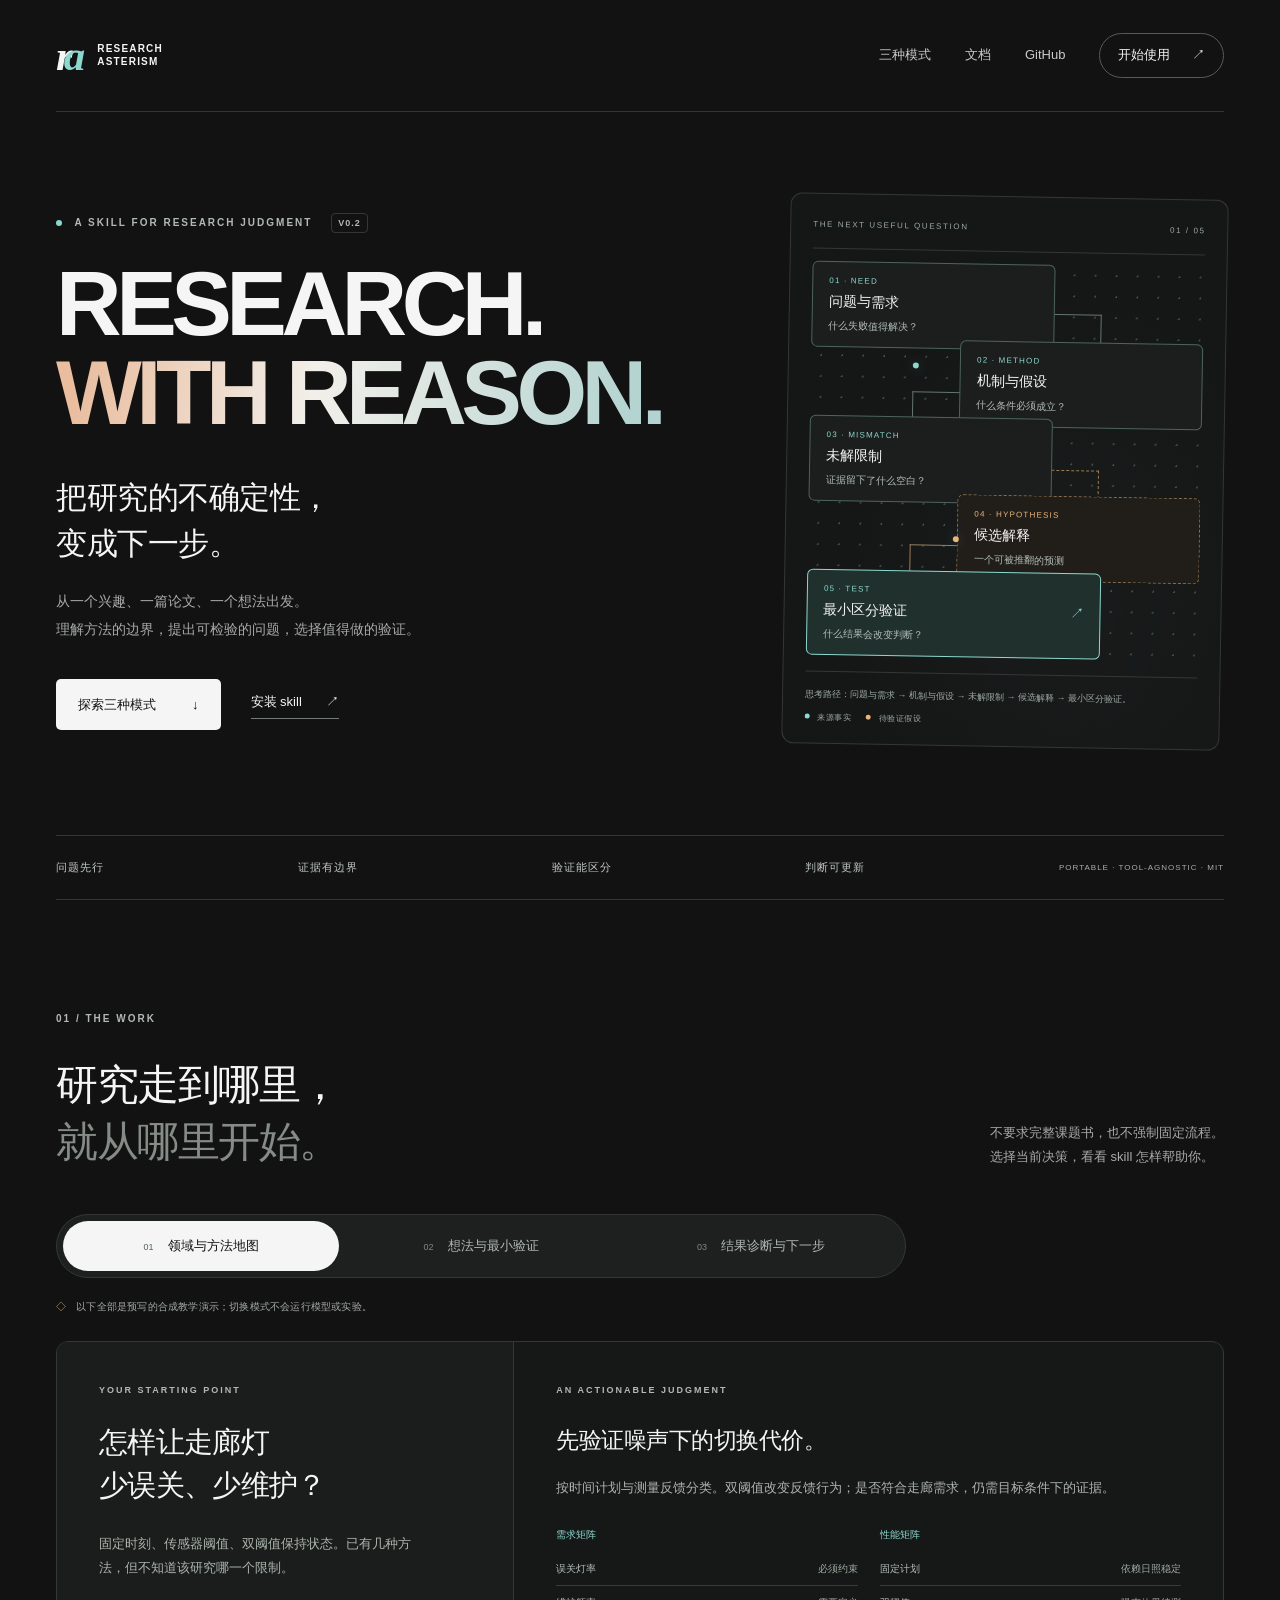
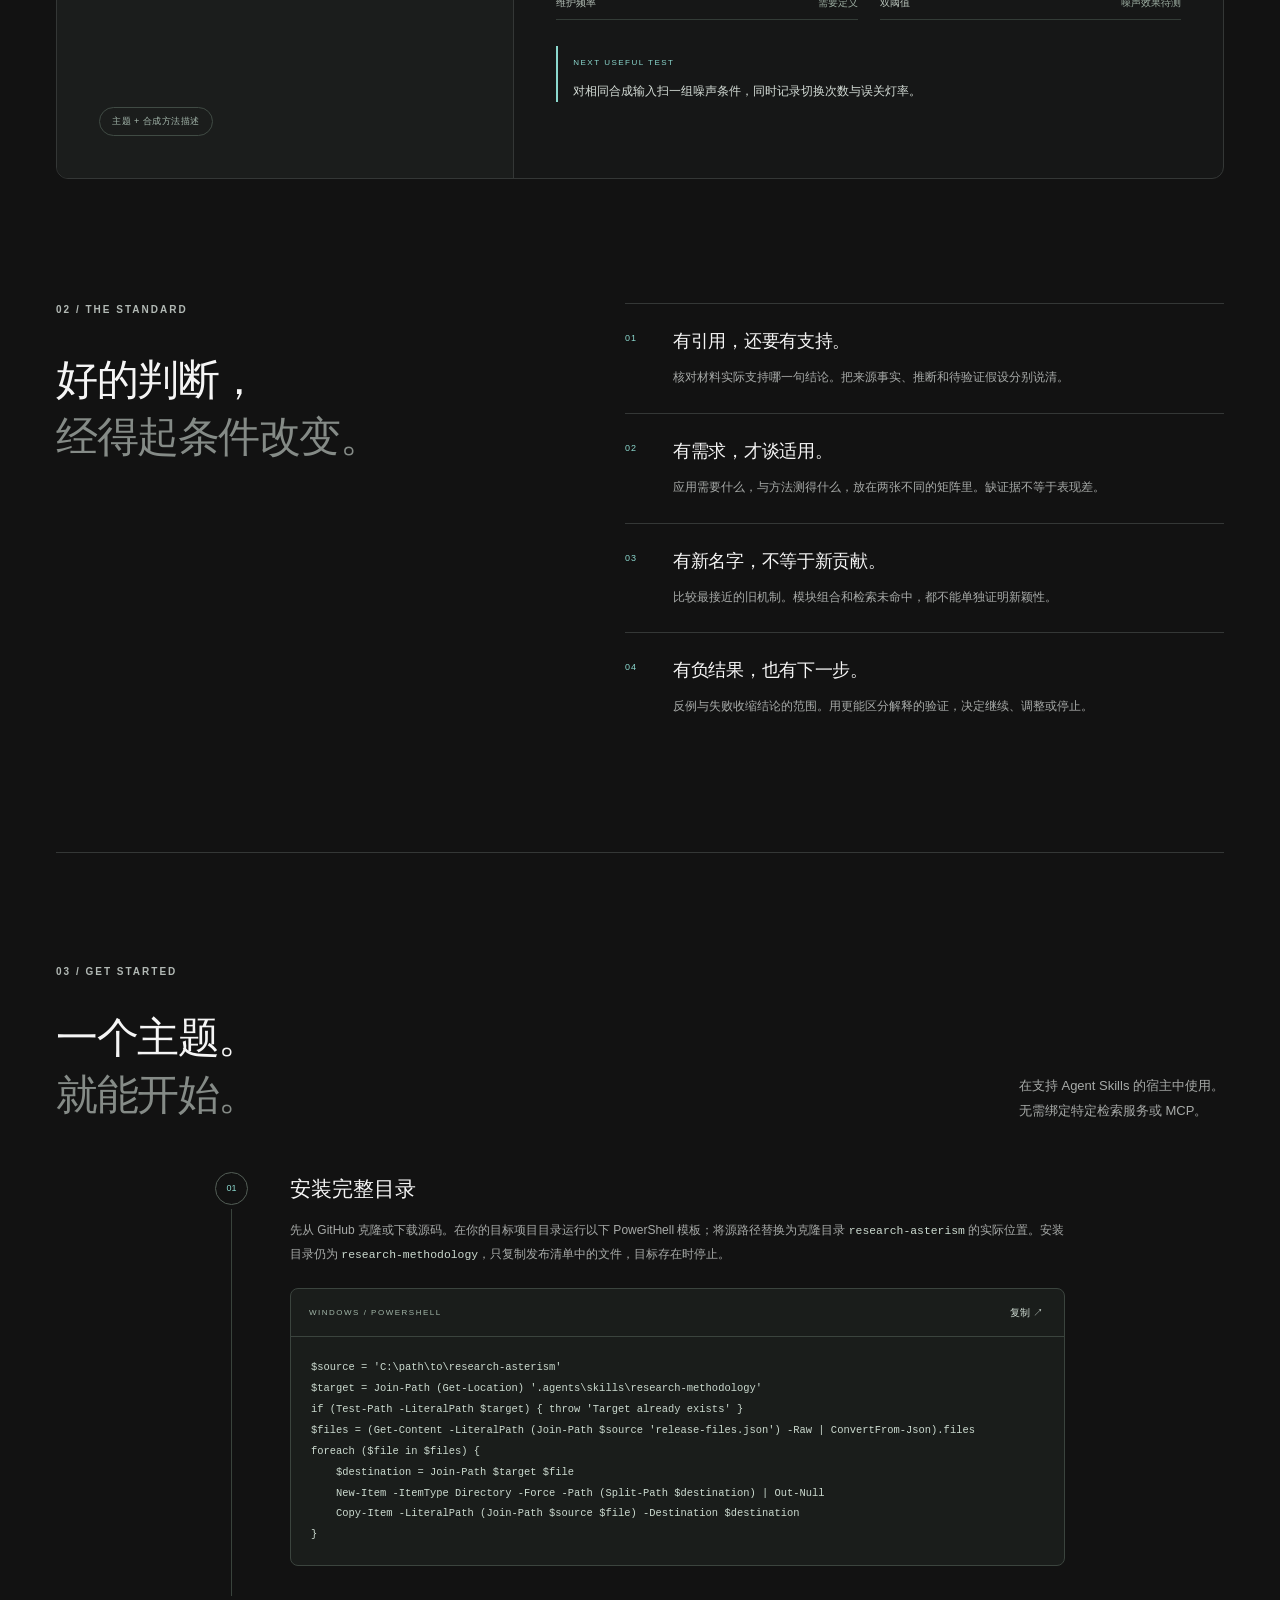
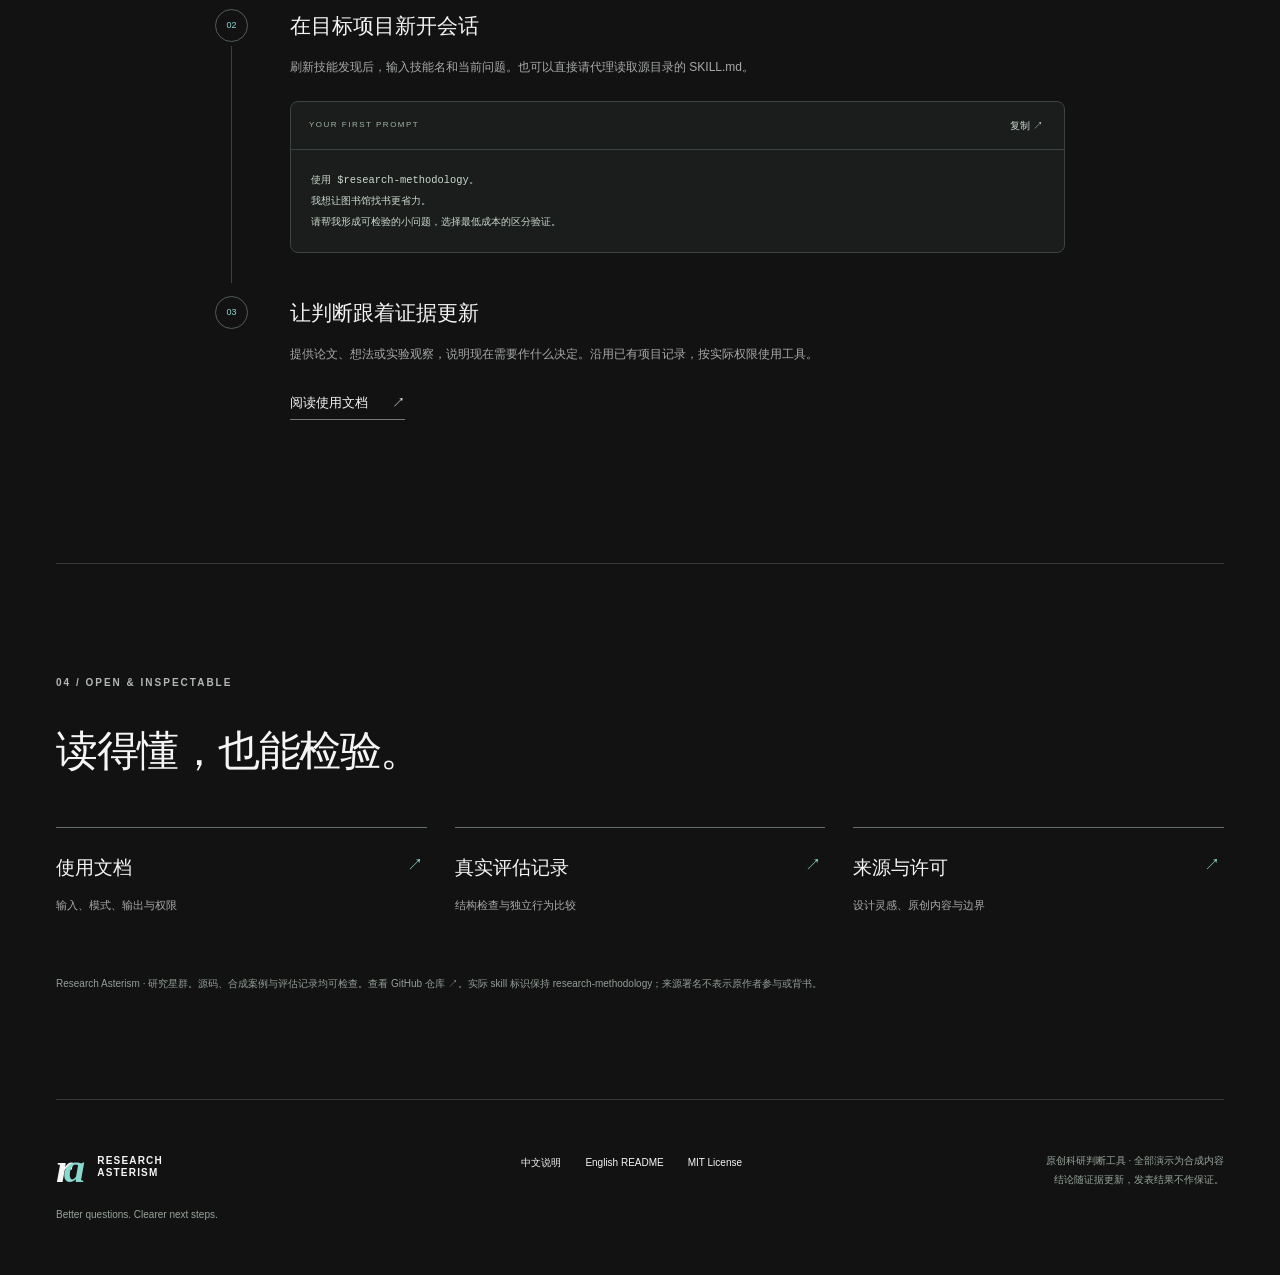
==== site/index.html @ 53787e93 "Publish Research Asterism research judgment skill and showcase" ====
<!doctype html>
<html lang="zh-CN">
<head>
  <meta charset="utf-8"><meta name="viewport" content="width=device-width, initial-scale=1">
  <meta name="description" content="把研究的不确定性，变成下一步。Research Asterism 开源科研判断 skill。">
  <meta name="color-scheme" content="dark"><title>Research Asterism — Research with reason.</title>
  <link rel="icon" href="icon.svg" type="image/svg+xml"><link rel="stylesheet" href="styles.css">
  <script src="app.js" defer></script>
</head>
<body>
  <a class="skip-link" href="#main">跳到主要内容</a>
  <header class="header wrap">
    <a class="brand" href="index.html" aria-label="Research Asterism 首页"><span class="brand-mark" aria-hidden="true">r<span>a</span></span><span>RESEARCH<br>ASTERISM</span></a>
    <nav aria-label="主导航"><a href="#modes">三种模式</a><a href="docs.html">文档</a><a href="https://github.com/Ash-end/research-asterism">GitHub</a><a class="nav-install" href="#start">开始使用 <span aria-hidden="true">↗</span></a></nav>
  </header>
  <main id="main">
    <section class="hero wrap" aria-labelledby="hero-title">
      <div class="hero-copy">
        <p class="eyebrow"><span class="live-dot" aria-hidden="true"></span> A SKILL FOR RESEARCH JUDGMENT <span class="version">V0.2</span></p>
        <h1 id="hero-title">RESEARCH.<br><span class="soft-type">WITH REASON.</span></h1>
        <p class="hero-cn">把研究的不确定性，<br>变成下一步。</p>
        <p class="hero-description">从一个兴趣、一篇论文、一个想法出发。<br>理解方法的边界，提出可检验的问题，选择值得做的验证。</p>
        <div class="hero-actions"><a class="button primary" href="#modes">探索三种模式 <span aria-hidden="true">↓</span></a><a class="text-link" href="#start">安装 skill <span aria-hidden="true">↗</span></a></div>
      </div>
      <figure class="reason-map" aria-labelledby="map-caption">
        <div class="map-top"><span>THE NEXT USEFUL QUESTION</span><span>01 / 05</span></div>
        <div class="map-grid" aria-hidden="true">
          <div class="map-node node-need"><small>01 · NEED</small><strong>问题与需求</strong><span>什么失败值得解决？</span></div>
          <div class="map-line line-one"></div>
          <div class="map-node node-method"><small>02 · METHOD</small><strong>机制与假设</strong><span>什么条件必须成立？</span></div>
          <div class="map-line line-two"></div>
          <div class="map-node node-gap"><small>03 · MISMATCH</small><strong>未解限制</strong><span>证据留下了什么空白？</span></div>
          <div class="map-line line-three"></div>
          <div class="map-node node-idea"><small>04 · HYPOTHESIS</small><strong>候选解释</strong><span>一个可被推翻的预测</span></div>
          <div class="map-line line-four"></div>
          <div class="map-node node-test"><small>05 · TEST</small><strong>最小区分验证 <span>↗</span></strong><span>什么结果会改变判断？</span></div>
          <span class="map-spark spark-one"></span><span class="map-spark spark-two"></span>
        </div>
        <figcaption id="map-caption">思考路径：问题与需求 → 机制与假设 → 未解限制 → 候选解释 → 最小区分验证。<span class="map-legend"><i></i> 来源事实 <i></i> 待验证假设</span></figcaption>
      </figure>
    </section>
    <div class="principle-strip wrap"><span>问题先行</span><span>证据有边界</span><span>验证能区分</span><span>判断可更新</span><span class="strip-note">PORTABLE · TOOL-AGNOSTIC · MIT</span></div>

    <section class="section wrap" id="modes" aria-labelledby="modes-title">
      <div class="section-head"><p class="eyebrow">01 / THE WORK</p><h2 id="modes-title">研究走到哪里，<br><span class="muted">就从哪里开始。</span></h2><p>不要求完整课题书，也不强制固定流程。<br>选择当前决策，看看 skill 怎样帮助你。</p></div>
      <div class="mode-tabs" role="tablist" aria-label="研究模式">
        <button id="tab-map" role="tab" aria-selected="true" aria-controls="panel-map" tabindex="0"><span>01</span>领域与方法地图</button>
        <button id="tab-idea" role="tab" aria-selected="false" aria-controls="panel-idea" tabindex="-1"><span>02</span>想法与最小验证</button>
        <button id="tab-result" role="tab" aria-selected="false" aria-controls="panel-result" tabindex="-1"><span>03</span>结果诊断与下一步</button>
      </div>
      <p class="demo-label"><span aria-hidden="true">◇</span> 以下全部是预写的合成教学演示；切换模式不会运行模型或实验。</p>
      <div id="panel-map" class="mode-panel" role="tabpanel" aria-labelledby="tab-map" tabindex="0">
        <div class="panel-input"><p class="eyebrow">YOUR STARTING POINT</p><h3>怎样让走廊灯<br>少误关、少维护？</h3><p>固定时刻、传感器阈值、双阈值保持状态。已有几种方法，但不知道该研究哪一个限制。</p><span class="input-tag">主题 + 合成方法描述</span></div>
        <div class="panel-output"><p class="eyebrow">AN ACTIONABLE JUDGMENT</p><h3>先验证噪声下的切换代价。</h3><p>按时间计划与测量反馈分类。双阈值改变反馈行为；是否符合走廊需求，仍需目标条件下的证据。</p><div class="mini-matrices"><div><span>需求矩阵</span><p>误关灯率 <b>必须约束</b></p><p>维护频率 <b>需要定义</b></p></div><div><span>性能矩阵</span><p>固定计划 <b>依赖日照稳定</b></p><p>双阈值 <b>噪声效果待测</b></p></div></div><div class="next-step"><small>NEXT USEFUL TEST</small><p>对相同合成输入扫一组噪声条件，同时记录切换次数与误关灯率。</p></div></div>
      </div>
      <div id="panel-idea" class="mode-panel" role="tabpanel" aria-labelledby="tab-idea" tabindex="0" hidden>
        <div class="panel-input"><p class="eyebrow">YOUR STARTING POINT</p><h3>检索 + 排序，<br>就是新贡献吗？</h3><p>一个图书馆找书助手。较早的合成资料已经描述相同组合，现在换了一个应用场景。</p><span class="input-tag">想法 + 最近邻材料</span></div>
        <div class="panel-output"><p class="eyebrow">AN ACTIONABLE JUDGMENT</p><h3>组合本身尚未建立贡献。</h3><p>先扣除最近邻已经解释的机制，再看图书馆场景是否带来真实、非平凡的新约束。</p><div class="hypothesis-pair"><div><small>候选假设</small><p>位置约束减少白跑书架。</p></div><span aria-hidden="true">↔</span><div><small>竞争解释</small><p>收益仅来自更完整的目录。</p></div></div><div class="next-step"><small>NEXT USEFUL TEST</small><p>固定同一目录，比较有无位置约束及同等信息的简单基线，测量成功找到书与书架访问次数。</p></div></div>
      </div>
      <div id="panel-result" class="mode-panel" role="tabpanel" aria-labelledby="tab-result" tabindex="0" hidden>
        <div class="panel-input"><p class="eyebrow">YOUR STARTING POINT</p><h3>92% 与 0.89，<br>谁更好？</h3><p>P 在测试集甲报告准确率 92%；Q 在测试集乙报告 F1 0.89。现在需要作方法选择。</p><span class="input-tag">结果 + 当前决策</span></div>
        <div class="panel-output"><p class="eyebrow">AN ACTIONABLE JUDGMENT</p><h3>这两个数字不能建立排名。</h3><p>指标与数据集不同。已报告值是来源事实；“P 更好”是当前没有支持的比较推断。</p><div class="result-comparison"><div><small>METHOD P</small><strong>92<span>%</span></strong><p>Accuracy · 测试集甲</p></div><span class="not-equal" aria-label="不可直接比较">≠</span><div><small>METHOD Q</small><strong>0.89</strong><p>F1 · 测试集乙</p></div></div><div class="next-step"><small>NEXT USEFUL TEST</small><p>匹配输入、信息访问和预算，测量同一个目标指标及不确定性。结论只覆盖实际测试的条件。</p></div></div>
      </div>
      <noscript><p class="no-script">当前浏览器未启用 JavaScript，显示领域地图样例。其余两个完整样例可在 <a href="docs.html#examples">文档</a> 阅读。</p></noscript>
    </section>

    <section class="section principles wrap" aria-labelledby="principles-title">
      <div class="section-head"><p class="eyebrow">02 / THE STANDARD</p><h2 id="principles-title">好的判断，<br><span class="muted">经得起条件改变。</span></h2></div>
      <div class="principle-rows"><article><span>01</span><h3>有引用，还要有支持。</h3><p>核对材料实际支持哪一句结论。把来源事实、推断和待验证假设分别说清。</p></article><article><span>02</span><h3>有需求，才谈适用。</h3><p>应用需要什么，与方法测得什么，放在两张不同的矩阵里。缺证据不等于表现差。</p></article><article><span>03</span><h3>有新名字，不等于新贡献。</h3><p>比较最接近的旧机制。模块组合和检索未命中，都不能单独证明新颖性。</p></article><article><span>04</span><h3>有负结果，也有下一步。</h3><p>反例与失败收缩结论的范围。用更能区分解释的验证，决定继续、调整或停止。</p></article></div>
    </section>

    <section class="section start wrap" id="start" aria-labelledby="start-title">
      <div class="section-head"><p class="eyebrow">03 / GET STARTED</p><h2 id="start-title">一个主题。<br><span class="muted">就能开始。</span></h2><p>在支持 Agent Skills 的宿主中使用。<br>无需绑定特定检索服务或 MCP。</p></div>
      <ol class="start-steps"><li><span class="step-number">01</span><div><h3>安装完整目录</h3><p>先从 <a href="https://github.com/Ash-end/research-asterism">GitHub</a> 克隆或下载源码。在你的目标项目目录运行以下 PowerShell 模板；将源路径替换为克隆目录 <code>research-asterism</code> 的实际位置。安装目录仍为 <code>research-methodology</code>，只复制发布清单中的文件，目标存在时停止。</p><div class="code-box"><div><span>WINDOWS / POWERSHELL</span><button class="copy-button" data-copy="install-code" aria-label="复制安装命令">复制 <span aria-hidden="true">↗</span></button></div><pre><code id="install-code">$source = 'C:\path\to\research-asterism'
$target = Join-Path (Get-Location) '.agents\skills\research-methodology'
if (Test-Path -LiteralPath $target) { throw 'Target already exists' }
$files = (Get-Content -LiteralPath (Join-Path $source 'release-files.json') -Raw | ConvertFrom-Json).files
foreach ($file in $files) {
    $destination = Join-Path $target $file
    New-Item -ItemType Directory -Force -Path (Split-Path $destination) | Out-Null
    Copy-Item -LiteralPath (Join-Path $source $file) -Destination $destination
}</code></pre></div></div></li><li><span class="step-number">02</span><div><h3>在目标项目新开会话</h3><p>刷新技能发现后，输入技能名和当前问题。也可以直接请代理读取源目录的 SKILL.md。</p><div class="code-box"><div><span>YOUR FIRST PROMPT</span><button class="copy-button" data-copy="prompt-code" aria-label="复制调用提示">复制 <span aria-hidden="true">↗</span></button></div><pre><code id="prompt-code">使用 $research-methodology。
我想让图书馆找书更省力。
请帮我形成可检验的小问题，选择最低成本的区分验证。</code></pre></div></div></li><li><span class="step-number">03</span><div><h3>让判断跟着证据更新</h3><p>提供论文、想法或实验观察，说明现在需要作什么决定。沿用已有项目记录，按实际权限使用工具。</p><a class="text-link" href="docs.html">阅读使用文档 <span aria-hidden="true">↗</span></a></div></li></ol>
      <p id="copy-status" class="copy-status" role="status" aria-live="polite"></p>
    </section>

    <section class="section docs wrap" aria-labelledby="docs-title"><p class="eyebrow">04 / OPEN & INSPECTABLE</p><h2 id="docs-title">读得懂，也能检验。</h2><div class="doc-links"><a href="docs.html"><span>使用文档</span><p>输入、模式、输出与权限</p><b aria-hidden="true">↗</b></a><a href="../evals/RESULTS.md"><span>真实评估记录</span><p>结构检查与独立行为比较</p><b aria-hidden="true">↗</b></a><a href="../SOURCES.md"><span>来源与许可</span><p>设计灵感、原创内容与边界</p><b aria-hidden="true">↗</b></a></div><p class="release-note">Research Asterism · 研究星群。源码、合成案例与评估记录均可检查。<a href="https://github.com/Ash-end/research-asterism">查看 GitHub 仓库 ↗</a>。实际 skill 标识保持 research-methodology；来源署名不表示原作者参与或背书。</p></section>
  </main>
  <footer class="footer wrap"><div><a class="brand" href="index.html"><span class="brand-mark" aria-hidden="true">r<span>a</span></span><span>RESEARCH<br>ASTERISM</span></a><p>Better questions. Clearer next steps.</p></div><div><a href="../README.zh-CN.md">中文说明</a><a href="../README.md" lang="en">English README</a><a href="../LICENSE">MIT License</a></div><p class="footer-note">原创科研判断工具 · 全部演示为合成内容<br>结论随证据更新，发表结果不作保证。</p></footer>
</body>
</html>
---- site/styles.css ----
:root{--bg:#121212;--panel:#181919;--white:#f5f5f5;--muted:#a7aaa8;--line:#343736;--mint:#8bd8ce;--amber:#e8b77b;--font:Inter,"Segoe UI","PingFang SC","Microsoft YaHei",sans-serif}
*{box-sizing:border-box}html{scroll-behavior:smooth;scroll-padding-top:30px}body{margin:0;background:var(--bg);color:var(--white);font-family:var(--font);font-size:16px;line-height:1.7;-webkit-font-smoothing:antialiased}a{color:inherit;text-decoration:none}button{font:inherit;color:inherit;cursor:pointer}button,a{-webkit-tap-highlight-color:transparent}button:focus-visible,a:focus-visible,[tabindex]:focus-visible{outline:2px solid var(--mint);outline-offset:5px;border-radius:4px}button:disabled{cursor:default}::selection{background:#8bd8ce;color:#121212}[hidden]{display:none!important}.wrap{width:min(1280px,calc(100% - 112px));margin-inline:auto}.muted{color:#858b87}.skip-link{position:fixed;z-index:100;top:12px;left:12px;background:var(--white);color:var(--bg);padding:12px;transform:translateY(-160%)}.skip-link:focus{transform:translateY(0)}.header{height:112px;display:flex;align-items:center;justify-content:space-between;border-bottom:1px solid var(--line)}.brand{display:inline-flex;align-items:center;gap:13px;font-size:10px;font-weight:700;letter-spacing:1.2px;line-height:1.25}.brand-mark{font-family:Georgia,serif;font-size:43px;font-style:italic;letter-spacing:-9px;padding-right:8px;line-height:1}.brand-mark span{color:var(--mint)}nav{display:flex;align-items:center;gap:34px;font-size:13px}nav a{color:#c9ccca;transition:color .2s}nav a:hover{color:var(--white)}.nav-install{border:1px solid #555b57;padding:10px 18px;border-radius:40px;color:var(--white)}.nav-install span{margin-left:18px}.eyebrow{font-size:10px;letter-spacing:2px;font-weight:600;line-height:1.4;color:#b2b9b5;margin:0 0 26px}.live-dot{display:inline-block;width:6px;height:6px;border-radius:50%;background:var(--mint);margin-right:8px;vertical-align:middle}.version{display:inline-block;border:1px solid var(--line);border-radius:4px;margin-left:14px;padding:3px 6px;font-size:9px;letter-spacing:1px}.hero{display:grid;grid-template-columns:minmax(0,1.55fr) minmax(0,1fr);gap:50px;padding:84px 0 88px;align-items:center}.hero h1{font-size:clamp(50px,7.1vw,104px);line-height:.98;font-weight:900;letter-spacing:-5.5px;margin:0 0 38px;white-space:nowrap}.soft-type{color:var(--white);background:linear-gradient(100deg,#e9bd9e 4%,#f2efea 43%,#b2d3d0 96%);background-clip:text;-webkit-background-clip:text;-webkit-text-fill-color:transparent}.hero-cn{font-size:clamp(25px,2.4vw,34px);font-weight:500;line-height:1.48;letter-spacing:-.5px;margin:0 0 22px}.hero-description{font-size:14px;line-height:1.95;color:var(--muted);margin:0}.hero-actions{display:flex;align-items:center;gap:30px;margin-top:36px}.button{display:inline-flex;gap:36px;align-items:center;font-size:13px;line-height:1.5;padding:16px 22px;border-radius:5px;transition:background .2s,transform .2s}.primary{background:var(--white);color:#121212}.primary:hover{background:var(--mint);transform:translateY(-2px)}.text-link{font-size:13px;border-bottom:1px solid #747b76;padding-bottom:5px;display:inline-flex;gap:24px;align-items:center}.text-link:hover{color:var(--mint);border-color:var(--mint)}.reason-map{margin:0;min-width:0;border:1px solid var(--line);border-radius:12px;padding:24px 22px 18px;background:radial-gradient(ellipse at 65% 70%,#8bd8ce08,transparent 60%),#151616;transform:rotate(1deg)}.map-top{display:flex;justify-content:space-between;font-size:8px;letter-spacing:1.6px;color:#9aaba2;border-bottom:1px solid var(--line);padding-bottom:16px;gap:12px}.map-grid{height:398px;position:relative;background-image:radial-gradient(#46514b 1px,transparent 1px);background-size:21px 21px;margin:12px 0}.map-node{position:absolute;z-index:2;background:#1b1e1d;border:1px solid #4c6460;border-radius:6px;width:62%;padding:12px 16px}.map-node small{display:block;font-size:8px;letter-spacing:1.2px;color:var(--mint);margin-bottom:3px}.map-node strong{display:block;font-size:14px;font-weight:500}.map-node>span{display:block;font-size:10px;color:#b3bdb8;margin-top:3px}.node-need{top:0;left:0}.node-method{top:77px;right:0}.node-gap{top:154px;left:0}.node-idea{top:231px;right:0;border:1px dashed #8a6e4c;background:#211e1a}.node-idea small{color:var(--amber)}.node-test{top:308px;left:0;background:#20302c;border-color:var(--mint);width:75%}.node-test strong span{float:right;color:var(--mint)}.map-line{position:absolute;border:1px solid #64766e;height:44px;width:35%;z-index:1}.line-one{top:49px;left:39%;border-left:0;border-bottom:0}.line-two{top:129px;left:26%;border-right:0;border-bottom:0}.line-three{top:205px;left:39%;border-left:0;border-bottom:0;border-style:dashed;border-color:#9a7d57}.line-four{top:282px;left:26%;border-right:0;border-bottom:0;border-color:#9a7d57}.map-spark{position:absolute;width:6px;height:6px;border-radius:50%;background:var(--mint);box-shadow:0 0 14px #8bd8ce55;z-index:3}.spark-one{top:100px;left:26%;animation:breathe 5s ease-in-out infinite}.spark-two{top:273px;left:37%;background:var(--amber);animation:breathe 5s 2s ease-in-out infinite}.reason-map figcaption{color:#9caaa2;font-size:9px;line-height:1.8;border-top:1px solid var(--line);padding-top:14px}.map-legend{display:block;margin-top:9px;font-size:8px;letter-spacing:.5px}.map-legend i{display:inline-block;width:5px;height:5px;border-radius:50%;background:var(--mint);margin:0 5px 1px 12px}.map-legend i:first-child{margin-left:0}.map-legend i:nth-of-type(2){background:var(--amber)}@keyframes breathe{0%,100%{opacity:.4}50%{opacity:1}}.principle-strip{display:flex;gap:34px;align-items:center;justify-content:space-between;border-block:1px solid var(--line);padding-block:22px;font-size:11px;color:#c0c7c2;letter-spacing:1px}.strip-note{font-size:8px;color:#a5b0a9}.section{padding-top:112px;padding-bottom:12px}.section-head{display:grid;grid-template-columns:1fr 1fr;position:relative;gap:20px;margin-bottom:42px}.section-head>.eyebrow{grid-column:1/-1;margin-bottom:10px}.section h2{font-size:clamp(30px,3.3vw,48px);font-weight:500;line-height:1.35;letter-spacing:-1.5px;margin:0}.section-head>p:last-child:not(.eyebrow){color:var(--muted);font-size:13px;margin:0;align-self:end;justify-self:end;line-height:1.9}.mode-tabs{display:flex;background:#1e2020;padding:6px;border:1px solid var(--line);border-radius:50px;max-width:850px;margin-top:44px;gap:4px}.mode-tabs button{flex:1;background:transparent;border:0;white-space:nowrap;border-radius:40px;padding:14px 18px;font-size:13px;color:#b1b9b4;transition:background .2s,color .2s}.mode-tabs button span{font-size:9px;margin-right:14px;color:#7c8b82}.mode-tabs button[aria-selected=true]{background:var(--white);color:var(--bg)}.mode-tabs button[aria-selected=true] span{color:#52625a}.mode-tabs button:not([aria-selected=true]):hover{background:#2c302e;color:var(--white)}.demo-label{font-size:10px;color:#a4aaa6;margin:20px 0 26px;letter-spacing:.2px}.demo-label span{color:var(--amber);margin-right:7px}.mode-panel{display:grid;grid-template-columns:1fr 1.55fr;border:1px solid var(--line);border-radius:12px;overflow:hidden;min-height:438px;background:#161717}.panel-input,.panel-output{padding:42px}.panel-input{border-right:1px solid var(--line);background:#1b1d1c;display:flex;flex-direction:column;align-items:start}.panel-input .eyebrow,.panel-output .eyebrow{font-size:9px;margin-bottom:24px}.panel-input h3{font-size:29px;font-weight:500;line-height:1.5;letter-spacing:-.7px;margin:0 0 24px}.panel-input>p:not(.eyebrow){font-size:13px;color:#abb4ad;line-height:1.9;max-width:320px;margin:0 0 24px}.input-tag{margin-top:auto;border:1px solid #404b44;border-radius:40px;color:#a4b7ac;font-size:9px;letter-spacing:.5px;padding:6px 12px}.panel-output h3{font-size:23px;font-weight:500;letter-spacing:-.5px;margin:0 0 16px}.panel-output>p:not(.eyebrow){font-size:13px;color:#adb5af;line-height:1.9;margin:0 0 24px}.mini-matrices{display:grid;grid-template-columns:1fr 1fr;gap:22px;margin-top:26px}.mini-matrices>div>span{display:block;font-size:10px;color:var(--mint);margin-bottom:9px}.mini-matrices p{display:flex;justify-content:space-between;gap:10px;border-bottom:1px solid #333c37;font-size:10px;color:#b7c2ba;padding:8px 0;margin:0}.mini-matrices b{font-weight:400;color:#9baca0}.next-step{margin-top:26px;border-left:2px solid var(--mint);padding-left:15px}.next-step small{font-size:8px;letter-spacing:1.5px;color:var(--mint)}.next-step p{font-size:12px;line-height:1.85;color:#d5ddd7;margin:6px 0 0}.hypothesis-pair{display:grid;grid-template-columns:1fr auto 1fr;gap:20px;border-block:1px solid var(--line);padding:21px 0}.hypothesis-pair small{font-size:10px;color:var(--amber)}.hypothesis-pair p{font-size:12px;color:#d0d6d2;margin:8px 0}.hypothesis-pair>span{align-self:center;color:#75877b}.result-comparison{display:flex;align-items:center;justify-content:space-around;gap:20px;border-block:1px solid var(--line);padding:13px 0}.result-comparison small{font-size:8px;letter-spacing:1.8px;color:#b1bbb4}.result-comparison strong{display:block;font-size:39px;line-height:1.4;font-weight:400;letter-spacing:-1px}.result-comparison strong span{font-size:21px}.result-comparison p{font-size:9px;color:#9eada3;margin:0}.not-equal{font-size:26px;color:var(--amber)}.principles{display:grid;grid-template-columns:1fr 1.2fr;gap:70px}.principles .section-head{display:block}.principles .eyebrow{margin-bottom:34px}.principle-rows article{display:grid;grid-template-columns:30px 1fr;gap:0 18px;border-top:1px solid var(--line);padding:24px 0}.principle-rows article>span{font-size:9px;letter-spacing:1px;color:var(--mint);padding-top:3px}.principle-rows h3{font-weight:500;font-size:18px;line-height:1.5;letter-spacing:-.3px;margin:0}.principle-rows p{grid-column:2;font-size:12px;line-height:1.9;color:var(--muted);margin:11px 0 0}.start{border-top:1px solid var(--line);margin-top:98px}.start-steps{list-style:none;max-width:850px;margin:48px auto 0;padding:0}.start-steps>li{display:grid;grid-template-columns:55px minmax(0,1fr);gap:20px;padding:0 0 42px;position:relative}.start-steps>li:not(:last-child):before{content:"";position:absolute;top:38px;bottom:12px;left:16px;border-left:1px solid #39433c}.step-number{border:1px solid #535e56;width:33px;height:33px;border-radius:50%;display:flex;align-items:center;justify-content:center;font-size:9px;color:var(--mint);margin-top:1px}.start-steps h3{margin:0;font-size:21px;font-weight:500}.start-steps p{font-size:12px;color:var(--muted);line-height:1.9;margin:12px 0 22px}.start-steps code,.docs-page code{font-family:Consolas,"SFMono-Regular",monospace;font-size:.95em;color:#cbdacf}.code-box{border:1px solid #3b443e;border-radius:8px;background:#1a1d1b;overflow:hidden}.code-box>div{display:flex;align-items:center;justify-content:space-between;padding:12px 18px;border-bottom:1px solid #3b443e}.code-box>div>span{font-size:8px;letter-spacing:1.5px;color:#a2b6a8}.copy-button{background:transparent;border:0;padding:3px;color:#cfdbd3;font-size:10px}.code-box pre{margin:0;padding:20px;font-size:11px;line-height:1.9;white-space:pre-wrap;overflow-wrap:anywhere}.copy-status{font-size:11px;min-height:1.7em;color:var(--mint);max-width:700px;margin-inline:auto}.docs{border-top:1px solid var(--line);margin-top:48px}.docs>.eyebrow{margin-bottom:32px}.doc-links{display:grid;grid-template-columns:repeat(3,1fr);gap:28px;margin-top:48px}.doc-links>a{position:relative;padding:24px 0;border-top:1px solid #647067;transition:border-color .2s}.doc-links>a:hover{border-color:var(--mint)}.doc-links span{font-size:19px}.doc-links p{font-size:11px;color:var(--muted);margin:12px 0}.doc-links b{position:absolute;right:4px;top:23px;font-weight:400;color:var(--mint)}.release-note{font-size:10px;color:#929f96;margin:24px 0 50px;line-height:1.8}.footer{display:flex;justify-content:space-between;align-items:start;gap:30px;border-top:1px solid var(--line);padding-top:46px;padding-bottom:54px;margin-top:44px}.footer p{font-size:10px;color:#97a69b;margin:16px 0 0}.footer>div:nth-child(2){display:flex;gap:24px;font-size:10px;padding-top:8px}.footer .footer-note{margin:5px 0;line-height:1.9;text-align:right}.no-script{color:var(--amber);font-size:12px}.no-script a{text-decoration:underline}.docs-page{max-width:900px;padding-top:80px;padding-bottom:40px}.docs-page h1{font-size:52px;letter-spacing:-2px;font-weight:500;line-height:1.25;margin:0 0 30px}.docs-page h2{font-size:26px;line-height:1.4;font-weight:500;margin:54px 0 22px;letter-spacing:-.4px}.docs-page h3{font-size:17px;font-weight:500;margin:28px 0 14px}.docs-page p,.docs-page li{font-size:14px;color:#b6bfb8;line-height:1.95}.docs-page ul{padding-left:20px}.docs-page p a,.docs-page li a{color:var(--mint);text-decoration:underline;text-underline-offset:4px}.docs-page .lead{font-size:20px;color:#d9dfda}.docs-page table{border-collapse:collapse;width:100%;font-size:12px;margin:20px 0}.docs-page th,.docs-page td{text-align:left;vertical-align:top;padding:16px 12px;border-bottom:1px solid var(--line)}.docs-page th{color:var(--mint);font-weight:400}.docs-page td{color:#b6c1b9}.docs-page details{border-top:1px solid var(--line);padding:20px 0}.docs-page summary{cursor:pointer;font-size:17px;padding:5px 0;list-style-position:outside}.docs-page summary:focus-visible{outline:2px solid var(--mint);outline-offset:5px}.docs-page .doc-nav{display:flex;flex-wrap:wrap;gap:20px;margin:34px 0;border-block:1px solid var(--line);padding:18px 0;font-size:12px;color:var(--mint)}
.skip-link{opacity:0;pointer-events:none}.skip-link:focus{opacity:1;pointer-events:auto}
@media(min-width:1500px){.hero h1{font-size:108px}}
@media(max-width:1100px){.wrap{width:calc(100% - 72px)}.hero{gap:30px;grid-template-columns:1.45fr 1fr}.hero h1{font-size:6.9vw;letter-spacing:-3.5px}.reason-map{padding:18px 16px}.map-node{width:68%;padding:10px 12px}.map-node strong{font-size:12px}.panel-input,.panel-output{padding:32px}.mini-matrices{gap:12px}.principles{gap:40px}.footer{flex-wrap:wrap}.footer .footer-note{text-align:left}.strip-note{display:none}}
@media(max-width:760px){.wrap{width:calc(100% - 40px)}.header{height:90px}.brand{font-size:8px;gap:10px}.brand-mark{font-size:35px}nav{gap:12px;font-size:11px}.nav-install{padding:8px 13px}.nav-install span{display:none}.hero{display:block;padding:58px 0 50px}.hero h1{font-size:clamp(47px,10.8vw,78px);letter-spacing:-2.8px;white-space:normal;line-height:1.03;margin-bottom:28px}.eyebrow{font-size:8px;letter-spacing:1.6px}.version{margin-left:6px}.hero-cn{font-size:29px}.hero-description{font-size:12px}.hero-actions{gap:22px;margin-top:30px}.reason-map{max-width:480px;margin:48px auto 0;transform:none}.map-grid{height:390px}.map-node strong{font-size:14px}.principle-strip{gap:10px;font-size:9px;letter-spacing:0;padding-block:19px}.section{padding-top:72px}.section-head{display:block;margin-bottom:32px}.section-head>.eyebrow{margin-bottom:22px}.section h2{font-size:33px;letter-spacing:-1px}.section-head>p:last-child:not(.eyebrow){font-size:12px;margin-top:24px}.mode-tabs{border-radius:12px;gap:2px;margin-top:32px;padding:5px}.mode-tabs button{font-size:11px;line-height:1.55;padding:12px 6px;white-space:normal;border-radius:8px}.mode-tabs button span{display:block;margin:0 0 5px;font-size:8px}.demo-label{font-size:9px;line-height:1.8}.mode-panel{display:block;min-height:0}.panel-input,.panel-output{padding:28px 24px}.panel-input{border-right:0;border-bottom:1px solid var(--line)}.panel-input h3{font-size:26px;margin-bottom:16px}.panel-input h3 br{display:none}.panel-input>p:not(.eyebrow){max-width:none}.input-tag{margin-top:0}.panel-output h3{font-size:20px}.panel-output .eyebrow{margin-bottom:18px}.mini-matrices{gap:20px;grid-template-columns:1fr}.mini-matrices p{font-size:11px}.next-step p{font-size:12px}.principles{display:block}.principles .section-head{margin-bottom:36px}.principle-rows article{padding-block:22px}.principle-rows h3{font-size:17px}.start{margin-top:58px}.start-steps{margin-top:40px}.start-steps>li{grid-template-columns:34px minmax(0,1fr);gap:14px}.step-number{width:30px;height:30px}.start-steps>li:not(:last-child):before{left:14px}.start-steps h3{font-size:18px}.code-box pre{font-size:10px;padding:16px}.code-box>div{padding:12px}.doc-links{display:block;margin-top:34px}.doc-links>a{display:block;padding:21px 0}.doc-links p{margin-bottom:10px}.docs{margin-top:15px}.footer{display:block;padding-top:36px;padding-bottom:36px;margin-top:20px}.footer>div:nth-child(2){padding-top:28px;flex-wrap:wrap}.footer .footer-note{margin-top:25px}.docs-page{padding-top:50px}.docs-page h1{font-size:37px}.docs-page .lead{font-size:17px}.docs-page th,.docs-page td{padding:12px 8px}.hypothesis-pair{gap:12px}.hypothesis-pair p{font-size:11px}.result-comparison strong{font-size:35px}.release-note{margin-bottom:30px}}
@media(prefers-reduced-motion:reduce){html{scroll-behavior:auto}*,*::before,*::after{animation:none!important;transition:none!important}.button:hover{transform:none}}
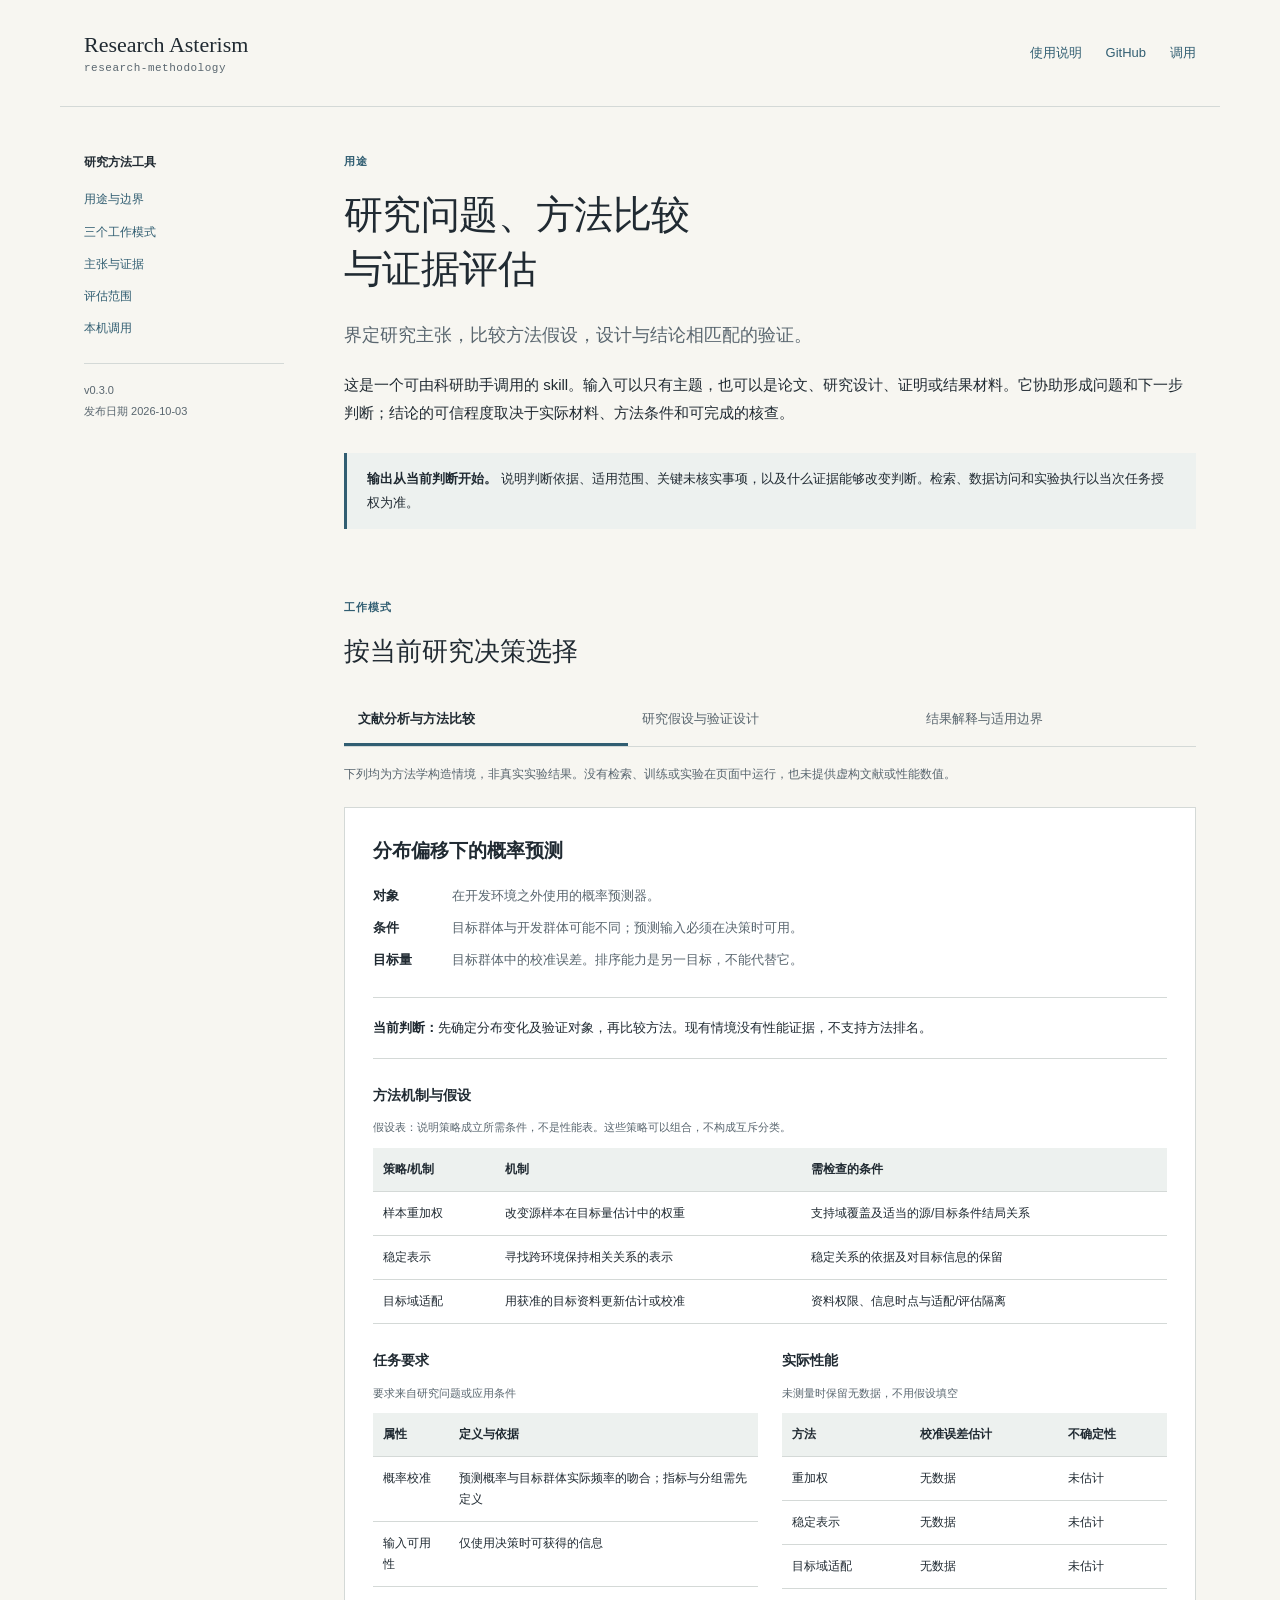
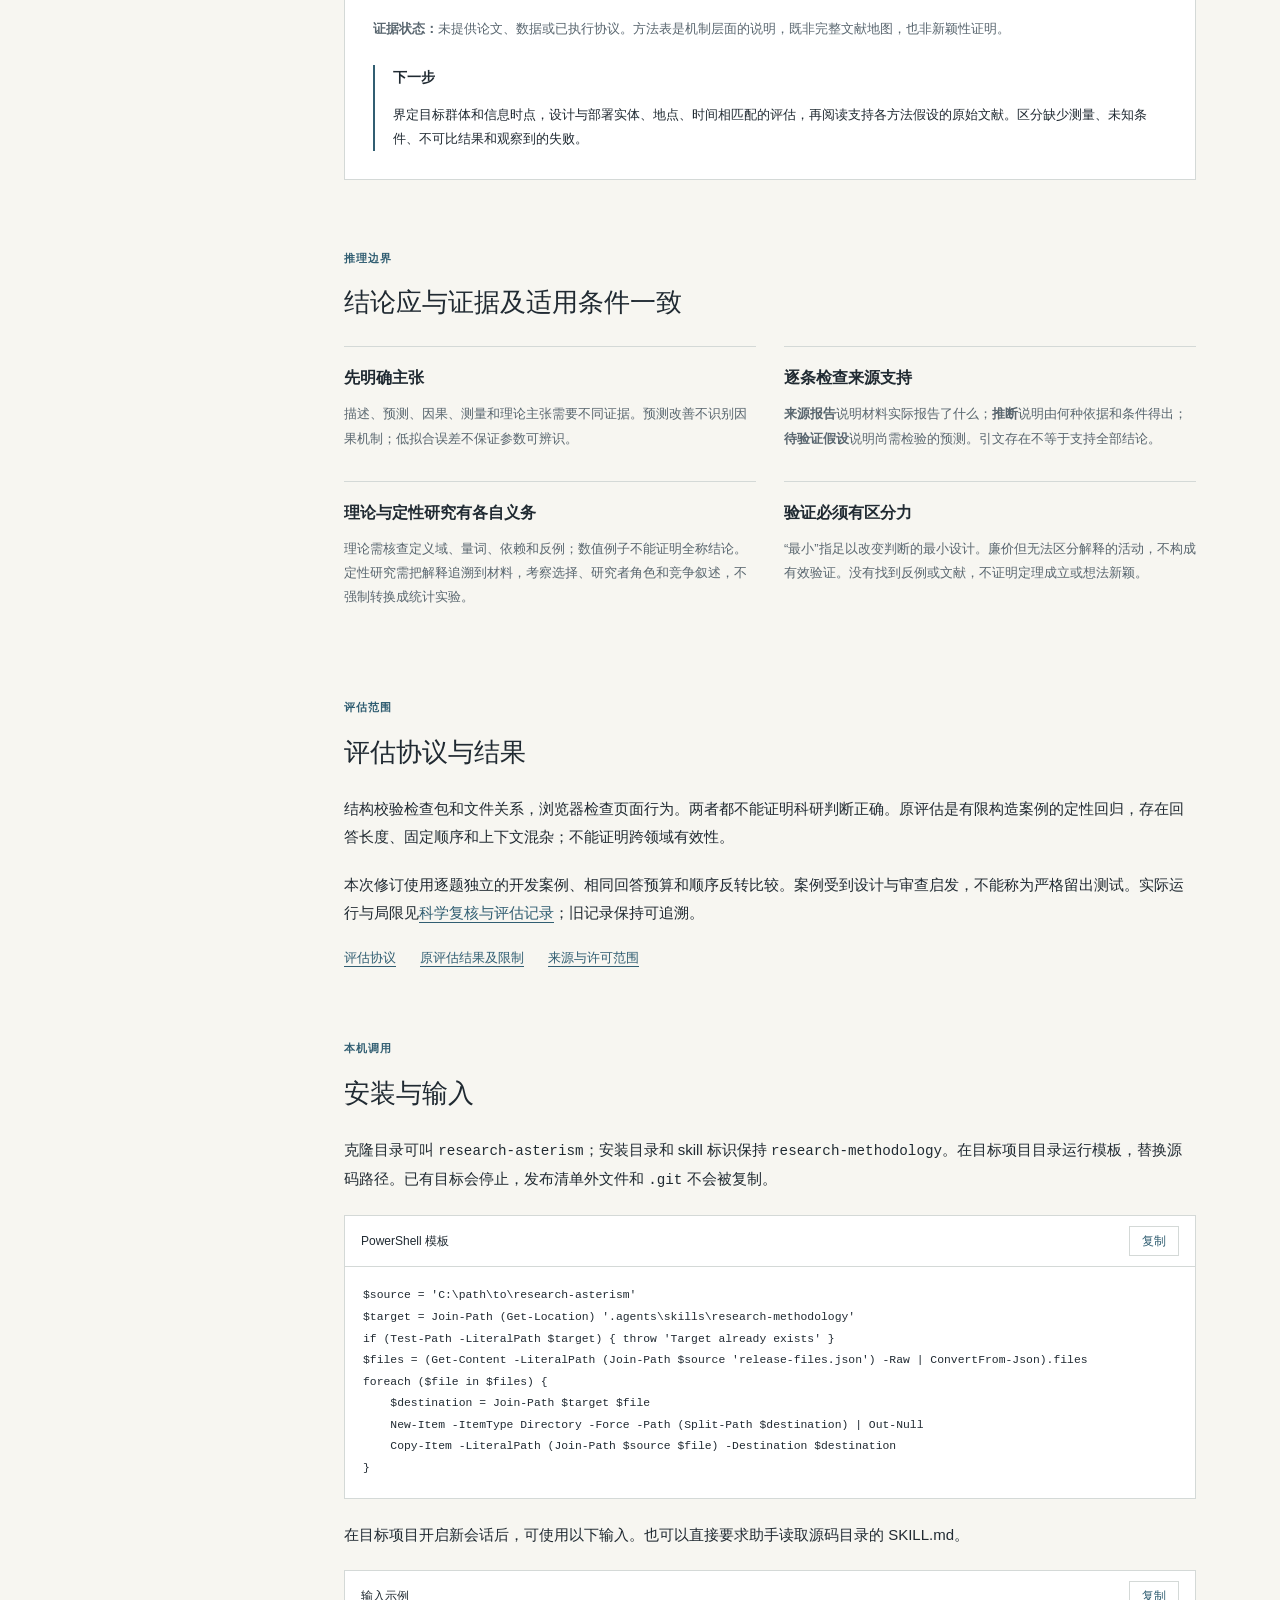
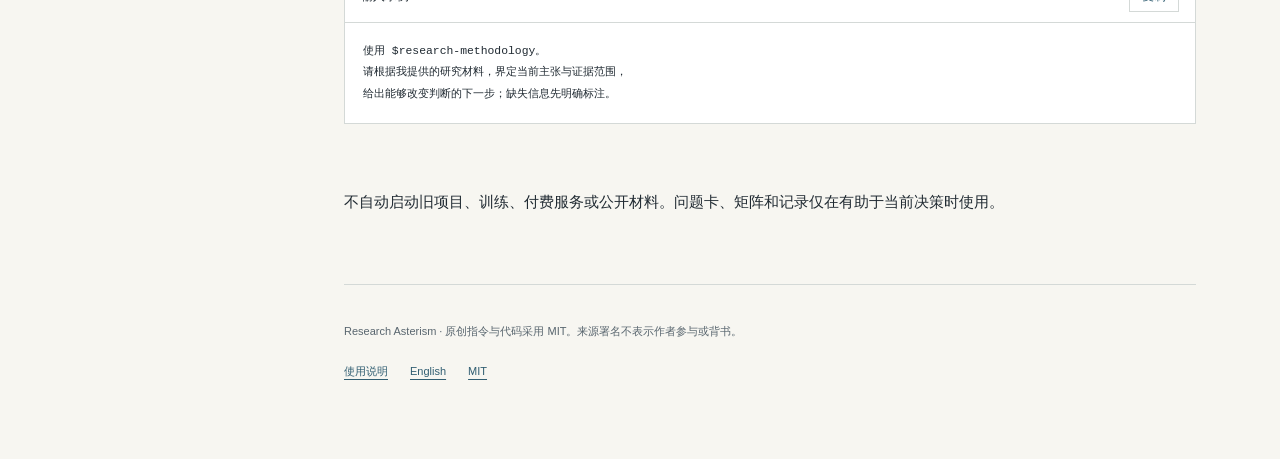
==== commit 3f85703b: "Add claim-specific research validation and scientific showcase (v0.3.0)" ====
--- a/site/index.html
+++ b/site/index.html
@@ -1,92 +1,34 @@
-<!doctype html>
-<html lang="zh-CN">
-<head>
-  <meta charset="utf-8"><meta name="viewport" content="width=device-width, initial-scale=1">
-  <meta name="description" content="把研究的不确定性，变成下一步。Research Asterism 开源科研判断 skill。">
-  <meta name="color-scheme" content="dark"><title>Research Asterism — Research with reason.</title>
-  <link rel="icon" href="icon.svg" type="image/svg+xml"><link rel="stylesheet" href="styles.css">
-  <script src="app.js" defer></script>
-</head>
-<body>
-  <a class="skip-link" href="#main">跳到主要内容</a>
-  <header class="header wrap">
-    <a class="brand" href="index.html" aria-label="Research Asterism 首页"><span class="brand-mark" aria-hidden="true">r<span>a</span></span><span>RESEARCH<br>ASTERISM</span></a>
-    <nav aria-label="主导航"><a href="#modes">三种模式</a><a href="docs.html">文档</a><a href="https://github.com/Ash-end/research-asterism">GitHub</a><a class="nav-install" href="#start">开始使用 <span aria-hidden="true">↗</span></a></nav>
-  </header>
-  <main id="main">
-    <section class="hero wrap" aria-labelledby="hero-title">
-      <div class="hero-copy">
-        <p class="eyebrow"><span class="live-dot" aria-hidden="true"></span> A SKILL FOR RESEARCH JUDGMENT <span class="version">V0.2</span></p>
-        <h1 id="hero-title">RESEARCH.<br><span class="soft-type">WITH REASON.</span></h1>
-        <p class="hero-cn">把研究的不确定性，<br>变成下一步。</p>
-        <p class="hero-description">从一个兴趣、一篇论文、一个想法出发。<br>理解方法的边界，提出可检验的问题，选择值得做的验证。</p>
-        <div class="hero-actions"><a class="button primary" href="#modes">探索三种模式 <span aria-hidden="true">↓</span></a><a class="text-link" href="#start">安装 skill <span aria-hidden="true">↗</span></a></div>
-      </div>
-      <figure class="reason-map" aria-labelledby="map-caption">
-        <div class="map-top"><span>THE NEXT USEFUL QUESTION</span><span>01 / 05</span></div>
-        <div class="map-grid" aria-hidden="true">
-          <div class="map-node node-need"><small>01 · NEED</small><strong>问题与需求</strong><span>什么失败值得解决？</span></div>
-          <div class="map-line line-one"></div>
-          <div class="map-node node-method"><small>02 · METHOD</small><strong>机制与假设</strong><span>什么条件必须成立？</span></div>
-          <div class="map-line line-two"></div>
-          <div class="map-node node-gap"><small>03 · MISMATCH</small><strong>未解限制</strong><span>证据留下了什么空白？</span></div>
-          <div class="map-line line-three"></div>
-          <div class="map-node node-idea"><small>04 · HYPOTHESIS</small><strong>候选解释</strong><span>一个可被推翻的预测</span></div>
-          <div class="map-line line-four"></div>
-          <div class="map-node node-test"><small>05 · TEST</small><strong>最小区分验证 <span>↗</span></strong><span>什么结果会改变判断？</span></div>
-          <span class="map-spark spark-one"></span><span class="map-spark spark-two"></span>
-        </div>
-        <figcaption id="map-caption">思考路径：问题与需求 → 机制与假设 → 未解限制 → 候选解释 → 最小区分验证。<span class="map-legend"><i></i> 来源事实 <i></i> 待验证假设</span></figcaption>
-      </figure>
-    </section>
-    <div class="principle-strip wrap"><span>问题先行</span><span>证据有边界</span><span>验证能区分</span><span>判断可更新</span><span class="strip-note">PORTABLE · TOOL-AGNOSTIC · MIT</span></div>
-
-    <section class="section wrap" id="modes" aria-labelledby="modes-title">
-      <div class="section-head"><p class="eyebrow">01 / THE WORK</p><h2 id="modes-title">研究走到哪里，<br><span class="muted">就从哪里开始。</span></h2><p>不要求完整课题书，也不强制固定流程。<br>选择当前决策，看看 skill 怎样帮助你。</p></div>
-      <div class="mode-tabs" role="tablist" aria-label="研究模式">
-        <button id="tab-map" role="tab" aria-selected="true" aria-controls="panel-map" tabindex="0"><span>01</span>领域与方法地图</button>
-        <button id="tab-idea" role="tab" aria-selected="false" aria-controls="panel-idea" tabindex="-1"><span>02</span>想法与最小验证</button>
-        <button id="tab-result" role="tab" aria-selected="false" aria-controls="panel-result" tabindex="-1"><span>03</span>结果诊断与下一步</button>
-      </div>
-      <p class="demo-label"><span aria-hidden="true">◇</span> 以下全部是预写的合成教学演示；切换模式不会运行模型或实验。</p>
-      <div id="panel-map" class="mode-panel" role="tabpanel" aria-labelledby="tab-map" tabindex="0">
-        <div class="panel-input"><p class="eyebrow">YOUR STARTING POINT</p><h3>怎样让走廊灯<br>少误关、少维护？</h3><p>固定时刻、传感器阈值、双阈值保持状态。已有几种方法，但不知道该研究哪一个限制。</p><span class="input-tag">主题 + 合成方法描述</span></div>
-        <div class="panel-output"><p class="eyebrow">AN ACTIONABLE JUDGMENT</p><h3>先验证噪声下的切换代价。</h3><p>按时间计划与测量反馈分类。双阈值改变反馈行为；是否符合走廊需求，仍需目标条件下的证据。</p><div class="mini-matrices"><div><span>需求矩阵</span><p>误关灯率 <b>必须约束</b></p><p>维护频率 <b>需要定义</b></p></div><div><span>性能矩阵</span><p>固定计划 <b>依赖日照稳定</b></p><p>双阈值 <b>噪声效果待测</b></p></div></div><div class="next-step"><small>NEXT USEFUL TEST</small><p>对相同合成输入扫一组噪声条件，同时记录切换次数与误关灯率。</p></div></div>
-      </div>
-      <div id="panel-idea" class="mode-panel" role="tabpanel" aria-labelledby="tab-idea" tabindex="0" hidden>
-        <div class="panel-input"><p class="eyebrow">YOUR STARTING POINT</p><h3>检索 + 排序，<br>就是新贡献吗？</h3><p>一个图书馆找书助手。较早的合成资料已经描述相同组合，现在换了一个应用场景。</p><span class="input-tag">想法 + 最近邻材料</span></div>
-        <div class="panel-output"><p class="eyebrow">AN ACTIONABLE JUDGMENT</p><h3>组合本身尚未建立贡献。</h3><p>先扣除最近邻已经解释的机制，再看图书馆场景是否带来真实、非平凡的新约束。</p><div class="hypothesis-pair"><div><small>候选假设</small><p>位置约束减少白跑书架。</p></div><span aria-hidden="true">↔</span><div><small>竞争解释</small><p>收益仅来自更完整的目录。</p></div></div><div class="next-step"><small>NEXT USEFUL TEST</small><p>固定同一目录，比较有无位置约束及同等信息的简单基线，测量成功找到书与书架访问次数。</p></div></div>
-      </div>
-      <div id="panel-result" class="mode-panel" role="tabpanel" aria-labelledby="tab-result" tabindex="0" hidden>
-        <div class="panel-input"><p class="eyebrow">YOUR STARTING POINT</p><h3>92% 与 0.89，<br>谁更好？</h3><p>P 在测试集甲报告准确率 92%；Q 在测试集乙报告 F1 0.89。现在需要作方法选择。</p><span class="input-tag">结果 + 当前决策</span></div>
-        <div class="panel-output"><p class="eyebrow">AN ACTIONABLE JUDGMENT</p><h3>这两个数字不能建立排名。</h3><p>指标与数据集不同。已报告值是来源事实；“P 更好”是当前没有支持的比较推断。</p><div class="result-comparison"><div><small>METHOD P</small><strong>92<span>%</span></strong><p>Accuracy · 测试集甲</p></div><span class="not-equal" aria-label="不可直接比较">≠</span><div><small>METHOD Q</small><strong>0.89</strong><p>F1 · 测试集乙</p></div></div><div class="next-step"><small>NEXT USEFUL TEST</small><p>匹配输入、信息访问和预算，测量同一个目标指标及不确定性。结论只覆盖实际测试的条件。</p></div></div>
-      </div>
-      <noscript><p class="no-script">当前浏览器未启用 JavaScript，显示领域地图样例。其余两个完整样例可在 <a href="docs.html#examples">文档</a> 阅读。</p></noscript>
-    </section>
-
-    <section class="section principles wrap" aria-labelledby="principles-title">
-      <div class="section-head"><p class="eyebrow">02 / THE STANDARD</p><h2 id="principles-title">好的判断，<br><span class="muted">经得起条件改变。</span></h2></div>
-      <div class="principle-rows"><article><span>01</span><h3>有引用，还要有支持。</h3><p>核对材料实际支持哪一句结论。把来源事实、推断和待验证假设分别说清。</p></article><article><span>02</span><h3>有需求，才谈适用。</h3><p>应用需要什么，与方法测得什么，放在两张不同的矩阵里。缺证据不等于表现差。</p></article><article><span>03</span><h3>有新名字，不等于新贡献。</h3><p>比较最接近的旧机制。模块组合和检索未命中，都不能单独证明新颖性。</p></article><article><span>04</span><h3>有负结果，也有下一步。</h3><p>反例与失败收缩结论的范围。用更能区分解释的验证，决定继续、调整或停止。</p></article></div>
-    </section>
-
-    <section class="section start wrap" id="start" aria-labelledby="start-title">
-      <div class="section-head"><p class="eyebrow">03 / GET STARTED</p><h2 id="start-title">一个主题。<br><span class="muted">就能开始。</span></h2><p>在支持 Agent Skills 的宿主中使用。<br>无需绑定特定检索服务或 MCP。</p></div>
-      <ol class="start-steps"><li><span class="step-number">01</span><div><h3>安装完整目录</h3><p>先从 <a href="https://github.com/Ash-end/research-asterism">GitHub</a> 克隆或下载源码。在你的目标项目目录运行以下 PowerShell 模板；将源路径替换为克隆目录 <code>research-asterism</code> 的实际位置。安装目录仍为 <code>research-methodology</code>，只复制发布清单中的文件，目标存在时停止。</p><div class="code-box"><div><span>WINDOWS / POWERSHELL</span><button class="copy-button" data-copy="install-code" aria-label="复制安装命令">复制 <span aria-hidden="true">↗</span></button></div><pre><code id="install-code">$source = 'C:\path\to\research-asterism'
-$target = Join-Path (Get-Location) '.agents\skills\research-methodology'
-if (Test-Path -LiteralPath $target) { throw 'Target already exists' }
-$files = (Get-Content -LiteralPath (Join-Path $source 'release-files.json') -Raw | ConvertFrom-Json).files
-foreach ($file in $files) {
-    $destination = Join-Path $target $file
-    New-Item -ItemType Directory -Force -Path (Split-Path $destination) | Out-Null
-    Copy-Item -LiteralPath (Join-Path $source $file) -Destination $destination
-}</code></pre></div></div></li><li><span class="step-number">02</span><div><h3>在目标项目新开会话</h3><p>刷新技能发现后，输入技能名和当前问题。也可以直接请代理读取源目录的 SKILL.md。</p><div class="code-box"><div><span>YOUR FIRST PROMPT</span><button class="copy-button" data-copy="prompt-code" aria-label="复制调用提示">复制 <span aria-hidden="true">↗</span></button></div><pre><code id="prompt-code">使用 $research-methodology。
-我想让图书馆找书更省力。
-请帮我形成可检验的小问题，选择最低成本的区分验证。</code></pre></div></div></li><li><span class="step-number">03</span><div><h3>让判断跟着证据更新</h3><p>提供论文、想法或实验观察，说明现在需要作什么决定。沿用已有项目记录，按实际权限使用工具。</p><a class="text-link" href="docs.html">阅读使用文档 <span aria-hidden="true">↗</span></a></div></li></ol>
-      <p id="copy-status" class="copy-status" role="status" aria-live="polite"></p>
-    </section>
-
-    <section class="section docs wrap" aria-labelledby="docs-title"><p class="eyebrow">04 / OPEN & INSPECTABLE</p><h2 id="docs-title">读得懂，也能检验。</h2><div class="doc-links"><a href="docs.html"><span>使用文档</span><p>输入、模式、输出与权限</p><b aria-hidden="true">↗</b></a><a href="../evals/RESULTS.md"><span>真实评估记录</span><p>结构检查与独立行为比较</p><b aria-hidden="true">↗</b></a><a href="../SOURCES.md"><span>来源与许可</span><p>设计灵感、原创内容与边界</p><b aria-hidden="true">↗</b></a></div><p class="release-note">Research Asterism · 研究星群。源码、合成案例与评估记录均可检查。<a href="https://github.com/Ash-end/research-asterism">查看 GitHub 仓库 ↗</a>。实际 skill 标识保持 research-methodology；来源署名不表示原作者参与或背书。</p></section>
-  </main>
-  <footer class="footer wrap"><div><a class="brand" href="index.html"><span class="brand-mark" aria-hidden="true">r<span>a</span></span><span>RESEARCH<br>ASTERISM</span></a><p>Better questions. Clearer next steps.</p></div><div><a href="../README.zh-CN.md">中文说明</a><a href="../README.md" lang="en">English README</a><a href="../LICENSE">MIT License</a></div><p class="footer-note">原创科研判断工具 · 全部演示为合成内容<br>结论随证据更新，发表结果不作保证。</p></footer>
-</body>
-</html>
+<!doctype html>
+<html lang="zh-CN"><head><meta charset="utf-8"><meta name="viewport" content="width=device-width,initial-scale=1"><meta name="description" content="研究问题、方法比较与证据评估：界定研究主张，比较方法假设，设计与结论相匹配的验证。"><title>研究问题、方法比较与证据评估 · Research Asterism</title><link rel="icon" href="icon.svg" type="image/svg+xml"><link rel="stylesheet" href="styles.css"><script src="app.js" defer></script></head>
+<body><a class="skip-link" href="#main">跳至正文</a>
+<header class="masthead"><a class="brand" href="index.html">Research Asterism<span>research-methodology</span></a><nav aria-label="站点导航"><a href="docs.html">使用说明</a><a href="https://github.com/Ash-end/research-asterism">GitHub</a><a href="#use">调用</a></nav></header>
+<div class="document-layout"><aside class="contents" aria-label="本页目录"><p>研究方法工具</p><a href="#scope">用途与边界</a><a href="#modes">三个工作模式</a><a href="#claims">主张与证据</a><a href="#evaluation">评估范围</a><a href="#use">本机调用</a><div id="release-status" class="release-status">v0.3.0<br>发布日期 2026-10-03</div></aside>
+<main id="main"><section id="scope"><p class="section-index">用途</p><h1>研究问题、方法比较<br>与证据评估</h1><p class="lead">界定研究主张，比较方法假设，设计与结论相匹配的验证。</p><p>这是一个可由科研助手调用的 skill。输入可以只有主题，也可以是论文、研究设计、证明或结果材料。它协助形成问题和下一步判断；结论的可信程度取决于实际材料、方法条件和可完成的核查。</p><div class="scope-note"><strong>输出从当前判断开始。</strong> 说明判断依据、适用范围、关键未核实事项，以及什么证据能够改变判断。检索、数据访问和实验执行以当次任务授权为准。</div></section>
+
+<section id="modes"><p class="section-index">工作模式</p><h2>按当前研究决策选择</h2><div class="mode-tabs" role="tablist" aria-label="科研工作模式"><button id="tab-map" role="tab" aria-selected="true" aria-controls="panel-map" tabindex="0">文献分析与方法比较</button><button id="tab-idea" role="tab" aria-selected="false" aria-controls="panel-idea" tabindex="-1">研究假设与验证设计</button><button id="tab-result" role="tab" aria-selected="false" aria-controls="panel-result" tabindex="-1">结果解释与适用边界</button></div><p class="scenario-status">下列均为方法学构造情境，非真实实验结果。没有检索、训练或实验在页面中运行，也未提供虚构文献或性能数值。</p>
+
+<article id="panel-map" class="mode-panel" role="tabpanel" aria-labelledby="tab-map" tabindex="0"><h3>分布偏移下的概率预测</h3><dl class="question-details"><dt>对象</dt><dd>在开发环境之外使用的概率预测器。</dd><dt>条件</dt><dd>目标群体与开发群体可能不同；预测输入必须在决策时可用。</dd><dt>目标量</dt><dd>目标群体中的校准误差。排序能力是另一目标，不能代替它。</dd></dl><p class="judgment"><strong>当前判断：</strong>先确定分布变化及验证对象，再比较方法。现有情境没有性能证据，不支持方法排名。</p>
+<h4>方法机制与假设</h4><div class="table-scroll"><table id="method-assumptions"><caption>假设表：说明策略成立所需条件，不是性能表。这些策略可以组合，不构成互斥分类。</caption><thead><tr><th>策略/机制</th><th>机制</th><th>需检查的条件</th></tr></thead><tbody><tr><td>样本重加权</td><td>改变源样本在目标量估计中的权重</td><td>支持域覆盖及适当的源/目标条件结局关系</td></tr><tr><td>稳定表示</td><td>寻找跨环境保持相关关系的表示</td><td>稳定关系的依据及对目标信息的保留</td></tr><tr><td>目标域适配</td><td>用获准的目标资料更新估计或校准</td><td>资料权限、信息时点与适配/评估隔离</td></tr></tbody></table></div>
+<div class="matrix-pair"><div><h4>任务要求</h4><table id="requirements-matrix"><caption>要求来自研究问题或应用条件</caption><thead><tr><th>属性</th><th>定义与依据</th></tr></thead><tbody><tr><td>概率校准</td><td>预测概率与目标群体实际频率的吻合；指标与分组需先定义</td></tr><tr><td>输入可用性</td><td>仅使用决策时可获得的信息</td></tr></tbody></table></div><div><h4>实际性能</h4><table id="performance-matrix"><caption>未测量时保留无数据，不用假设填空</caption><thead><tr><th>方法</th><th>校准误差估计</th><th>不确定性</th></tr></thead><tbody><tr><td>重加权</td><td data-evidence="no-data">无数据</td><td>未估计</td></tr><tr><td>稳定表示</td><td data-evidence="no-data">无数据</td><td>未估计</td></tr><tr><td>目标域适配</td><td data-evidence="no-data">无数据</td><td>未估计</td></tr></tbody></table></div></div>
+<p class="evidence-status"><strong>证据状态：</strong>未提供论文、数据或已执行协议。方法表是机制层面的说明，既非完整文献地图，也非新颖性证明。</p><div class="next-step"><h4>下一步</h4><p>界定目标群体和信息时点，设计与部署实体、地点、时间相匹配的评估，再阅读支持各方法假设的原始文献。区分缺少测量、未知条件、不可比结果和观察到的失败。</p></div></article>
+
+<article id="panel-idea" class="mode-panel" role="tabpanel" aria-labelledby="tab-idea" tabindex="0" hidden><h3>两项研究是否支持一个方法改进</h3><dl class="question-details"><dt>对象</dt><dd>用于目标群体概率估计的预测方法。</dd><dt>材料</dt><dd>一份假设报告讨论内部样本的区分能力；另一份讨论外部群体的校准。没有真实论文或数值。</dd><dt>目标量</dt><dd>同一目标群体、同一信息条件下的校准误差差异。</dd></dl><p class="judgment"><strong>当前判断：</strong>两类报告没有估计同一目标量。不能据此判定哪个方法更好，也不能据此证明拟议校准步骤有效。</p><h4>可检验假设与竞争解释</h4><p><strong>候选假设：</strong>在声明的目标群体中，校准步骤改善所定义的概率误差。<strong>竞争解释：</strong>差异来自评估群体、信息访问或选择过程，而非这一步骤。</p><div class="design-grid"><div><h4>可比协议</h4><p>同一目标量、群体和信息时点；按部署实体与时间划分；预处理和调参限定在开发资料内。</p></div><div><h4>对照与判断</h4><p>与同样可获得信息的已拟合基线比较。明确固定资源比较效果，还是达到相同效果比较成本；失败及超时也应进入记录。</p></div></div><div class="next-step"><h4>验证设计</h4><p>先审核原报告是否支持目标量与适用条件，再提出能区分候选步骤和竞争解释的匹配评估。报告效应大小与对应独立单位的不确定性。此设计尚未执行，实际性能均无数据。</p></div></article>
+
+<article id="panel-result" class="mode-panel" role="tabpanel" aria-labelledby="tab-result" tabindex="0" hidden><h3>如何解释方向不稳定的差异</h3><dl class="question-details"><dt>对象</dt><dd>材料修改对一项物理性质的影响。</dd><dt>情境</dt><dd>假设研究者描述重复读数的差异方向不稳定，未给独立制备单位、数值估计或测量验证。</dd><dt>目标量</dt><dd>声明条件下独立材料单位的性质差异，及其科学意义。</dd></dl><p class="judgment"><strong>当前判断：</strong>材料不足以判断无效、等效或普遍不可能。更多重复读数也不必然提供所需证据。</p><div class="design-grid"><div><h4>先核查设计</h4><p>区分制备单位与仪器重复读数。处理和对照应有适当分配、匹配条件及测量参照；统计模型不能补出缺少的独立重复。</p></div><div><h4>再解释精度</h4><p>若有有效估计，结合效应大小、区间及科学上合理的界限判断。仪器波动范围不自动等于可忽略的材料效应。</p></div></div><div class="next-step"><h4>继续、调整或停止的依据</h4><p>设计或测量无效时先修订协议；结果不精确时判断哪种新增信息有用；在有效协议和合理界限下，足够精确的证据可能支持有条件等效或停止当前配方。这里没有已运行结果可据此下结论。</p></div></article><noscript><p class="scope-note">JavaScript 未启用。默认案例仍可阅读；其余构造案例见<a href="docs.html#examples">使用说明</a>。</p></noscript></section>
+
+<section id="claims"><p class="section-index">推理边界</p><h2>结论应与证据及适用条件一致</h2><div class="claim-list"><article><h3>先明确主张</h3><p>描述、预测、因果、测量和理论主张需要不同证据。预测改善不识别因果机制；低拟合误差不保证参数可辨识。</p></article><article><h3>逐条检查来源支持</h3><p><strong>来源报告</strong>说明材料实际报告了什么；<strong>推断</strong>说明由何种依据和条件得出；<strong>待验证假设</strong>说明尚需检验的预测。引文存在不等于支持全部结论。</p></article><article><h3>理论与定性研究有各自义务</h3><p>理论需核查定义域、量词、依赖和反例；数值例子不能证明全称结论。定性研究需把解释追溯到材料，考察选择、研究者角色和竞争叙述，不强制转换成统计实验。</p></article><article><h3>验证必须有区分力</h3><p>“最小”指足以改变判断的最小设计。廉价但无法区分解释的活动，不构成有效验证。没有找到反例或文献，不证明定理成立或想法新颖。</p></article></div></section>
+
+<section id="evaluation"><p class="section-index">评估范围</p><h2>评估协议与结果</h2><p>结构校验检查包和文件关系，浏览器检查页面行为。两者都不能证明科研判断正确。原评估是有限构造案例的定性回归，存在回答长度、固定顺序和上下文混杂；不能证明跨领域有效性。</p><p>本次修订使用逐题独立的开发案例、相同回答预算和顺序反转比较。案例受到设计与审查启发，不能称为严格留出测试。实际运行与局限见<a href="../evals/SCIENTIFIC-REVIEW.md">科学复核与评估记录</a>；旧记录保持可追溯。</p><div class="resource-links"><a href="../evals/PROTOCOL.md">评估协议</a><a href="../evals/RESULTS.md">原评估结果及限制</a><a href="../SOURCES.md">来源与许可范围</a></div></section>
+
+<section id="use"><p class="section-index">本机调用</p><h2>安装与输入</h2><p>克隆目录可叫 <code>research-asterism</code>；安装目录和 skill 标识保持 <code>research-methodology</code>。在目标项目目录运行模板，替换源码路径。已有目标会停止，发布清单外文件和 <code>.git</code> 不会被复制。</p><div class="code-box"><div><span>PowerShell 模板</span><button data-copy="install-code" aria-label="复制安装命令">复制</button></div><pre><code id="install-code">$source = 'C:\path\to\research-asterism'
+$target = Join-Path (Get-Location) '.agents\skills\research-methodology'
+if (Test-Path -LiteralPath $target) { throw 'Target already exists' }
+$files = (Get-Content -LiteralPath (Join-Path $source 'release-files.json') -Raw | ConvertFrom-Json).files
+foreach ($file in $files) {
+    $destination = Join-Path $target $file
+    New-Item -ItemType Directory -Force -Path (Split-Path $destination) | Out-Null
+    Copy-Item -LiteralPath (Join-Path $source $file) -Destination $destination
+}</code></pre></div><p>在目标项目开启新会话后，可使用以下输入。也可以直接要求助手读取源码目录的 SKILL.md。</p><div class="code-box"><div><span>输入示例</span><button data-copy="prompt-code" aria-label="复制调用提示">复制</button></div><pre><code id="prompt-code">使用 $research-methodology。
+请根据我提供的研究材料，界定当前主张与证据范围，
+给出能够改变判断的下一步；缺失信息先明确标注。</code></pre></div><p id="copy-status" role="status" aria-live="polite"></p><p>不自动启动旧项目、训练、付费服务或公开材料。问题卡、矩阵和记录仅在有助于当前决策时使用。</p></section>
+<footer><p>Research Asterism · 原创指令与代码采用 MIT。来源署名不表示作者参与或背书。</p><a href="docs.html">使用说明</a><a href="../README.md">English</a><a href="../LICENSE">MIT</a></footer></main></div></body></html>
--- a/site/styles.css
+++ b/site/styles.css
@@ -1,7 +1 @@
-:root{--bg:#121212;--panel:#181919;--white:#f5f5f5;--muted:#a7aaa8;--line:#343736;--mint:#8bd8ce;--amber:#e8b77b;--font:Inter,"Segoe UI","PingFang SC","Microsoft YaHei",sans-serif}
-*{box-sizing:border-box}html{scroll-behavior:smooth;scroll-padding-top:30px}body{margin:0;background:var(--bg);color:var(--white);font-family:var(--font);font-size:16px;line-height:1.7;-webkit-font-smoothing:antialiased}a{color:inherit;text-decoration:none}button{font:inherit;color:inherit;cursor:pointer}button,a{-webkit-tap-highlight-color:transparent}button:focus-visible,a:focus-visible,[tabindex]:focus-visible{outline:2px solid var(--mint);outline-offset:5px;border-radius:4px}button:disabled{cursor:default}::selection{background:#8bd8ce;color:#121212}[hidden]{display:none!important}.wrap{width:min(1280px,calc(100% - 112px));margin-inline:auto}.muted{color:#858b87}.skip-link{position:fixed;z-index:100;top:12px;left:12px;background:var(--white);color:var(--bg);padding:12px;transform:translateY(-160%)}.skip-link:focus{transform:translateY(0)}.header{height:112px;display:flex;align-items:center;justify-content:space-between;border-bottom:1px solid var(--line)}.brand{display:inline-flex;align-items:center;gap:13px;font-size:10px;font-weight:700;letter-spacing:1.2px;line-height:1.25}.brand-mark{font-family:Georgia,serif;font-size:43px;font-style:italic;letter-spacing:-9px;padding-right:8px;line-height:1}.brand-mark span{color:var(--mint)}nav{display:flex;align-items:center;gap:34px;font-size:13px}nav a{color:#c9ccca;transition:color .2s}nav a:hover{color:var(--white)}.nav-install{border:1px solid #555b57;padding:10px 18px;border-radius:40px;color:var(--white)}.nav-install span{margin-left:18px}.eyebrow{font-size:10px;letter-spacing:2px;font-weight:600;line-height:1.4;color:#b2b9b5;margin:0 0 26px}.live-dot{display:inline-block;width:6px;height:6px;border-radius:50%;background:var(--mint);margin-right:8px;vertical-align:middle}.version{display:inline-block;border:1px solid var(--line);border-radius:4px;margin-left:14px;padding:3px 6px;font-size:9px;letter-spacing:1px}.hero{display:grid;grid-template-columns:minmax(0,1.55fr) minmax(0,1fr);gap:50px;padding:84px 0 88px;align-items:center}.hero h1{font-size:clamp(50px,7.1vw,104px);line-height:.98;font-weight:900;letter-spacing:-5.5px;margin:0 0 38px;white-space:nowrap}.soft-type{color:var(--white);background:linear-gradient(100deg,#e9bd9e 4%,#f2efea 43%,#b2d3d0 96%);background-clip:text;-webkit-background-clip:text;-webkit-text-fill-color:transparent}.hero-cn{font-size:clamp(25px,2.4vw,34px);font-weight:500;line-height:1.48;letter-spacing:-.5px;margin:0 0 22px}.hero-description{font-size:14px;line-height:1.95;color:var(--muted);margin:0}.hero-actions{display:flex;align-items:center;gap:30px;margin-top:36px}.button{display:inline-flex;gap:36px;align-items:center;font-size:13px;line-height:1.5;padding:16px 22px;border-radius:5px;transition:background .2s,transform .2s}.primary{background:var(--white);color:#121212}.primary:hover{background:var(--mint);transform:translateY(-2px)}.text-link{font-size:13px;border-bottom:1px solid #747b76;padding-bottom:5px;display:inline-flex;gap:24px;align-items:center}.text-link:hover{color:var(--mint);border-color:var(--mint)}.reason-map{margin:0;min-width:0;border:1px solid var(--line);border-radius:12px;padding:24px 22px 18px;background:radial-gradient(ellipse at 65% 70%,#8bd8ce08,transparent 60%),#151616;transform:rotate(1deg)}.map-top{display:flex;justify-content:space-between;font-size:8px;letter-spacing:1.6px;color:#9aaba2;border-bottom:1px solid var(--line);padding-bottom:16px;gap:12px}.map-grid{height:398px;position:relative;background-image:radial-gradient(#46514b 1px,transparent 1px);background-size:21px 21px;margin:12px 0}.map-node{position:absolute;z-index:2;background:#1b1e1d;border:1px solid #4c6460;border-radius:6px;width:62%;padding:12px 16px}.map-node small{display:block;font-size:8px;letter-spacing:1.2px;color:var(--mint);margin-bottom:3px}.map-node strong{display:block;font-size:14px;font-weight:500}.map-node>span{display:block;font-size:10px;color:#b3bdb8;margin-top:3px}.node-need{top:0;left:0}.node-method{top:77px;right:0}.node-gap{top:154px;left:0}.node-idea{top:231px;right:0;border:1px dashed #8a6e4c;background:#211e1a}.node-idea small{color:var(--amber)}.node-test{top:308px;left:0;background:#20302c;border-color:var(--mint);width:75%}.node-test strong span{float:right;color:var(--mint)}.map-line{position:absolute;border:1px solid #64766e;height:44px;width:35%;z-index:1}.line-one{top:49px;left:39%;border-left:0;border-bottom:0}.line-two{top:129px;left:26%;border-right:0;border-bottom:0}.line-three{top:205px;left:39%;border-left:0;border-bottom:0;border-style:dashed;border-color:#9a7d57}.line-four{top:282px;left:26%;border-right:0;border-bottom:0;border-color:#9a7d57}.map-spark{position:absolute;width:6px;height:6px;border-radius:50%;background:var(--mint);box-shadow:0 0 14px #8bd8ce55;z-index:3}.spark-one{top:100px;left:26%;animation:breathe 5s ease-in-out infinite}.spark-two{top:273px;left:37%;background:var(--amber);animation:breathe 5s 2s ease-in-out infinite}.reason-map figcaption{color:#9caaa2;font-size:9px;line-height:1.8;border-top:1px solid var(--line);padding-top:14px}.map-legend{display:block;margin-top:9px;font-size:8px;letter-spacing:.5px}.map-legend i{display:inline-block;width:5px;height:5px;border-radius:50%;background:var(--mint);margin:0 5px 1px 12px}.map-legend i:first-child{margin-left:0}.map-legend i:nth-of-type(2){background:var(--amber)}@keyframes breathe{0%,100%{opacity:.4}50%{opacity:1}}.principle-strip{display:flex;gap:34px;align-items:center;justify-content:space-between;border-block:1px solid var(--line);padding-block:22px;font-size:11px;color:#c0c7c2;letter-spacing:1px}.strip-note{font-size:8px;color:#a5b0a9}.section{padding-top:112px;padding-bottom:12px}.section-head{display:grid;grid-template-columns:1fr 1fr;position:relative;gap:20px;margin-bottom:42px}.section-head>.eyebrow{grid-column:1/-1;margin-bottom:10px}.section h2{font-size:clamp(30px,3.3vw,48px);font-weight:500;line-height:1.35;letter-spacing:-1.5px;margin:0}.section-head>p:last-child:not(.eyebrow){color:var(--muted);font-size:13px;margin:0;align-self:end;justify-self:end;line-height:1.9}.mode-tabs{display:flex;background:#1e2020;padding:6px;border:1px solid var(--line);border-radius:50px;max-width:850px;margin-top:44px;gap:4px}.mode-tabs button{flex:1;background:transparent;border:0;white-space:nowrap;border-radius:40px;padding:14px 18px;font-size:13px;color:#b1b9b4;transition:background .2s,color .2s}.mode-tabs button span{font-size:9px;margin-right:14px;color:#7c8b82}.mode-tabs button[aria-selected=true]{background:var(--white);color:var(--bg)}.mode-tabs button[aria-selected=true] span{color:#52625a}.mode-tabs button:not([aria-selected=true]):hover{background:#2c302e;color:var(--white)}.demo-label{font-size:10px;color:#a4aaa6;margin:20px 0 26px;letter-spacing:.2px}.demo-label span{color:var(--amber);margin-right:7px}.mode-panel{display:grid;grid-template-columns:1fr 1.55fr;border:1px solid var(--line);border-radius:12px;overflow:hidden;min-height:438px;background:#161717}.panel-input,.panel-output{padding:42px}.panel-input{border-right:1px solid var(--line);background:#1b1d1c;display:flex;flex-direction:column;align-items:start}.panel-input .eyebrow,.panel-output .eyebrow{font-size:9px;margin-bottom:24px}.panel-input h3{font-size:29px;font-weight:500;line-height:1.5;letter-spacing:-.7px;margin:0 0 24px}.panel-input>p:not(.eyebrow){font-size:13px;color:#abb4ad;line-height:1.9;max-width:320px;margin:0 0 24px}.input-tag{margin-top:auto;border:1px solid #404b44;border-radius:40px;color:#a4b7ac;font-size:9px;letter-spacing:.5px;padding:6px 12px}.panel-output h3{font-size:23px;font-weight:500;letter-spacing:-.5px;margin:0 0 16px}.panel-output>p:not(.eyebrow){font-size:13px;color:#adb5af;line-height:1.9;margin:0 0 24px}.mini-matrices{display:grid;grid-template-columns:1fr 1fr;gap:22px;margin-top:26px}.mini-matrices>div>span{display:block;font-size:10px;color:var(--mint);margin-bottom:9px}.mini-matrices p{display:flex;justify-content:space-between;gap:10px;border-bottom:1px solid #333c37;font-size:10px;color:#b7c2ba;padding:8px 0;margin:0}.mini-matrices b{font-weight:400;color:#9baca0}.next-step{margin-top:26px;border-left:2px solid var(--mint);padding-left:15px}.next-step small{font-size:8px;letter-spacing:1.5px;color:var(--mint)}.next-step p{font-size:12px;line-height:1.85;color:#d5ddd7;margin:6px 0 0}.hypothesis-pair{display:grid;grid-template-columns:1fr auto 1fr;gap:20px;border-block:1px solid var(--line);padding:21px 0}.hypothesis-pair small{font-size:10px;color:var(--amber)}.hypothesis-pair p{font-size:12px;color:#d0d6d2;margin:8px 0}.hypothesis-pair>span{align-self:center;color:#75877b}.result-comparison{display:flex;align-items:center;justify-content:space-around;gap:20px;border-block:1px solid var(--line);padding:13px 0}.result-comparison small{font-size:8px;letter-spacing:1.8px;color:#b1bbb4}.result-comparison strong{display:block;font-size:39px;line-height:1.4;font-weight:400;letter-spacing:-1px}.result-comparison strong span{font-size:21px}.result-comparison p{font-size:9px;color:#9eada3;margin:0}.not-equal{font-size:26px;color:var(--amber)}.principles{display:grid;grid-template-columns:1fr 1.2fr;gap:70px}.principles .section-head{display:block}.principles .eyebrow{margin-bottom:34px}.principle-rows article{display:grid;grid-template-columns:30px 1fr;gap:0 18px;border-top:1px solid var(--line);padding:24px 0}.principle-rows article>span{font-size:9px;letter-spacing:1px;color:var(--mint);padding-top:3px}.principle-rows h3{font-weight:500;font-size:18px;line-height:1.5;letter-spacing:-.3px;margin:0}.principle-rows p{grid-column:2;font-size:12px;line-height:1.9;color:var(--muted);margin:11px 0 0}.start{border-top:1px solid var(--line);margin-top:98px}.start-steps{list-style:none;max-width:850px;margin:48px auto 0;padding:0}.start-steps>li{display:grid;grid-template-columns:55px minmax(0,1fr);gap:20px;padding:0 0 42px;position:relative}.start-steps>li:not(:last-child):before{content:"";position:absolute;top:38px;bottom:12px;left:16px;border-left:1px solid #39433c}.step-number{border:1px solid #535e56;width:33px;height:33px;border-radius:50%;display:flex;align-items:center;justify-content:center;font-size:9px;color:var(--mint);margin-top:1px}.start-steps h3{margin:0;font-size:21px;font-weight:500}.start-steps p{font-size:12px;color:var(--muted);line-height:1.9;margin:12px 0 22px}.start-steps code,.docs-page code{font-family:Consolas,"SFMono-Regular",monospace;font-size:.95em;color:#cbdacf}.code-box{border:1px solid #3b443e;border-radius:8px;background:#1a1d1b;overflow:hidden}.code-box>div{display:flex;align-items:center;justify-content:space-between;padding:12px 18px;border-bottom:1px solid #3b443e}.code-box>div>span{font-size:8px;letter-spacing:1.5px;color:#a2b6a8}.copy-button{background:transparent;border:0;padding:3px;color:#cfdbd3;font-size:10px}.code-box pre{margin:0;padding:20px;font-size:11px;line-height:1.9;white-space:pre-wrap;overflow-wrap:anywhere}.copy-status{font-size:11px;min-height:1.7em;color:var(--mint);max-width:700px;margin-inline:auto}.docs{border-top:1px solid var(--line);margin-top:48px}.docs>.eyebrow{margin-bottom:32px}.doc-links{display:grid;grid-template-columns:repeat(3,1fr);gap:28px;margin-top:48px}.doc-links>a{position:relative;padding:24px 0;border-top:1px solid #647067;transition:border-color .2s}.doc-links>a:hover{border-color:var(--mint)}.doc-links span{font-size:19px}.doc-links p{font-size:11px;color:var(--muted);margin:12px 0}.doc-links b{position:absolute;right:4px;top:23px;font-weight:400;color:var(--mint)}.release-note{font-size:10px;color:#929f96;margin:24px 0 50px;line-height:1.8}.footer{display:flex;justify-content:space-between;align-items:start;gap:30px;border-top:1px solid var(--line);padding-top:46px;padding-bottom:54px;margin-top:44px}.footer p{font-size:10px;color:#97a69b;margin:16px 0 0}.footer>div:nth-child(2){display:flex;gap:24px;font-size:10px;padding-top:8px}.footer .footer-note{margin:5px 0;line-height:1.9;text-align:right}.no-script{color:var(--amber);font-size:12px}.no-script a{text-decoration:underline}.docs-page{max-width:900px;padding-top:80px;padding-bottom:40px}.docs-page h1{font-size:52px;letter-spacing:-2px;font-weight:500;line-height:1.25;margin:0 0 30px}.docs-page h2{font-size:26px;line-height:1.4;font-weight:500;margin:54px 0 22px;letter-spacing:-.4px}.docs-page h3{font-size:17px;font-weight:500;margin:28px 0 14px}.docs-page p,.docs-page li{font-size:14px;color:#b6bfb8;line-height:1.95}.docs-page ul{padding-left:20px}.docs-page p a,.docs-page li a{color:var(--mint);text-decoration:underline;text-underline-offset:4px}.docs-page .lead{font-size:20px;color:#d9dfda}.docs-page table{border-collapse:collapse;width:100%;font-size:12px;margin:20px 0}.docs-page th,.docs-page td{text-align:left;vertical-align:top;padding:16px 12px;border-bottom:1px solid var(--line)}.docs-page th{color:var(--mint);font-weight:400}.docs-page td{color:#b6c1b9}.docs-page details{border-top:1px solid var(--line);padding:20px 0}.docs-page summary{cursor:pointer;font-size:17px;padding:5px 0;list-style-position:outside}.docs-page summary:focus-visible{outline:2px solid var(--mint);outline-offset:5px}.docs-page .doc-nav{display:flex;flex-wrap:wrap;gap:20px;margin:34px 0;border-block:1px solid var(--line);padding:18px 0;font-size:12px;color:var(--mint)}
-.skip-link{opacity:0;pointer-events:none}.skip-link:focus{opacity:1;pointer-events:auto}
-@media(min-width:1500px){.hero h1{font-size:108px}}
-@media(max-width:1100px){.wrap{width:calc(100% - 72px)}.hero{gap:30px;grid-template-columns:1.45fr 1fr}.hero h1{font-size:6.9vw;letter-spacing:-3.5px}.reason-map{padding:18px 16px}.map-node{width:68%;padding:10px 12px}.map-node strong{font-size:12px}.panel-input,.panel-output{padding:32px}.mini-matrices{gap:12px}.principles{gap:40px}.footer{flex-wrap:wrap}.footer .footer-note{text-align:left}.strip-note{display:none}}
-@media(max-width:760px){.wrap{width:calc(100% - 40px)}.header{height:90px}.brand{font-size:8px;gap:10px}.brand-mark{font-size:35px}nav{gap:12px;font-size:11px}.nav-install{padding:8px 13px}.nav-install span{display:none}.hero{display:block;padding:58px 0 50px}.hero h1{font-size:clamp(47px,10.8vw,78px);letter-spacing:-2.8px;white-space:normal;line-height:1.03;margin-bottom:28px}.eyebrow{font-size:8px;letter-spacing:1.6px}.version{margin-left:6px}.hero-cn{font-size:29px}.hero-description{font-size:12px}.hero-actions{gap:22px;margin-top:30px}.reason-map{max-width:480px;margin:48px auto 0;transform:none}.map-grid{height:390px}.map-node strong{font-size:14px}.principle-strip{gap:10px;font-size:9px;letter-spacing:0;padding-block:19px}.section{padding-top:72px}.section-head{display:block;margin-bottom:32px}.section-head>.eyebrow{margin-bottom:22px}.section h2{font-size:33px;letter-spacing:-1px}.section-head>p:last-child:not(.eyebrow){font-size:12px;margin-top:24px}.mode-tabs{border-radius:12px;gap:2px;margin-top:32px;padding:5px}.mode-tabs button{font-size:11px;line-height:1.55;padding:12px 6px;white-space:normal;border-radius:8px}.mode-tabs button span{display:block;margin:0 0 5px;font-size:8px}.demo-label{font-size:9px;line-height:1.8}.mode-panel{display:block;min-height:0}.panel-input,.panel-output{padding:28px 24px}.panel-input{border-right:0;border-bottom:1px solid var(--line)}.panel-input h3{font-size:26px;margin-bottom:16px}.panel-input h3 br{display:none}.panel-input>p:not(.eyebrow){max-width:none}.input-tag{margin-top:0}.panel-output h3{font-size:20px}.panel-output .eyebrow{margin-bottom:18px}.mini-matrices{gap:20px;grid-template-columns:1fr}.mini-matrices p{font-size:11px}.next-step p{font-size:12px}.principles{display:block}.principles .section-head{margin-bottom:36px}.principle-rows article{padding-block:22px}.principle-rows h3{font-size:17px}.start{margin-top:58px}.start-steps{margin-top:40px}.start-steps>li{grid-template-columns:34px minmax(0,1fr);gap:14px}.step-number{width:30px;height:30px}.start-steps>li:not(:last-child):before{left:14px}.start-steps h3{font-size:18px}.code-box pre{font-size:10px;padding:16px}.code-box>div{padding:12px}.doc-links{display:block;margin-top:34px}.doc-links>a{display:block;padding:21px 0}.doc-links p{margin-bottom:10px}.docs{margin-top:15px}.footer{display:block;padding-top:36px;padding-bottom:36px;margin-top:20px}.footer>div:nth-child(2){padding-top:28px;flex-wrap:wrap}.footer .footer-note{margin-top:25px}.docs-page{padding-top:50px}.docs-page h1{font-size:37px}.docs-page .lead{font-size:17px}.docs-page th,.docs-page td{padding:12px 8px}.hypothesis-pair{gap:12px}.hypothesis-pair p{font-size:11px}.result-comparison strong{font-size:35px}.release-note{margin-bottom:30px}}
-@media(prefers-reduced-motion:reduce){html{scroll-behavior:auto}*,*::before,*::after{animation:none!important;transition:none!important}.button:hover{transform:none}}
+:root{--paper:#f7f6f1;--ink:#202a32;--muted:#59666f;--line:#d4d9d7;--accent:#315e72;--panel:#fff;--soft:#edf1ef}*{box-sizing:border-box}body{margin:0;color:var(--ink);background:var(--paper);font-family:"Segoe UI","PingFang SC","Microsoft YaHei",sans-serif;font-size:15px;line-height:1.85}a{color:var(--accent);text-underline-offset:4px}button{font:inherit;cursor:pointer}a:focus-visible,button:focus-visible,[tabindex]:focus-visible{outline:2px solid var(--accent);outline-offset:4px}[hidden]{display:none!important}.skip-link{position:fixed;top:8px;left:8px;background:white;padding:8px 12px;z-index:10;transform:translateY(-160%);opacity:0}.skip-link:focus{transform:none;opacity:1}.masthead{max-width:1160px;margin:auto;display:flex;align-items:center;justify-content:space-between;padding:30px 24px;border-bottom:1px solid var(--line);gap:24px}.brand{font-family:Georgia,serif;font-size:22px;text-decoration:none;color:var(--ink);line-height:1.4}.brand span{display:block;font-family:Consolas,monospace;font-size:11px;color:var(--muted);letter-spacing:.5px}.masthead nav{display:flex;gap:24px;font-size:13px}.masthead nav a{text-decoration:none}.document-layout{max-width:1160px;margin:auto;display:grid;grid-template-columns:200px minmax(0,1fr);gap:60px;padding:44px 24px}.contents{position:sticky;top:26px;align-self:start;font-size:12px}.contents>p{font-weight:600;color:var(--ink);margin:0 0 15px}.contents>a{display:block;margin:10px 0;text-decoration:none}.release-status{font-size:11px;border-top:1px solid var(--line);margin-top:24px;padding-top:16px;color:var(--muted)}main{min-width:0}section{margin-bottom:68px;scroll-margin-top:24px}.section-index{margin:0 0 16px;color:var(--accent);font-size:11px;letter-spacing:1px;font-weight:600}h1{font-size:39px;line-height:1.4;letter-spacing:-.6px;font-weight:550;margin:0 0 22px}h2{font-size:26px;line-height:1.45;font-weight:550;margin:0 0 24px}h3{font-size:19px;line-height:1.6;font-weight:600;margin:0 0 18px}h4{font-size:14px;font-weight:650;margin:24px 0 10px}p{margin:12px 0 20px}.lead{font-size:18px;line-height:1.8;color:var(--muted)}.scope-note{border-left:3px solid var(--accent);padding:14px 20px;background:var(--soft);font-size:13px;margin-top:26px}.mode-tabs{display:flex;gap:0;border-bottom:1px solid var(--line);margin:24px 0 14px}.mode-tabs button{background:transparent;border:0;border-bottom:3px solid transparent;color:var(--muted);padding:12px 14px;font-size:13px;text-align:left;flex:1}.mode-tabs button[aria-selected=true]{color:var(--ink);border-color:var(--accent);font-weight:600}.mode-tabs button:hover{background:var(--soft)}.scenario-status{font-size:12px;color:var(--muted);margin:16px 0 22px}.mode-panel{padding:28px;border:1px solid var(--line);background:var(--panel)}.question-details{display:grid;grid-template-columns:65px minmax(0,1fr);gap:8px 14px;font-size:13px;margin:0 0 24px}.question-details dt{font-weight:650}.question-details dd{margin:0;color:var(--muted)}.judgment{font-size:14px;border-block:1px solid var(--line);padding:18px 0;margin:24px 0}.table-scroll{overflow-x:auto}table{border-collapse:collapse;width:100%;font-size:12px;line-height:1.75}caption{text-align:left;font-size:11px;color:var(--muted);margin-bottom:10px}th,td{text-align:left;vertical-align:top;padding:11px 10px;border-bottom:1px solid var(--line);overflow-wrap:anywhere}th{font-weight:650;background:var(--soft)}td:first-child{white-space:normal}.matrix-pair{display:grid;grid-template-columns:1fr 1fr;gap:24px}.evidence-status{font-size:12px;color:var(--muted);padding:16px 0 0}.next-step{border-left:2px solid var(--accent);padding-left:18px;margin-top:24px}.next-step h4{margin-top:0}.next-step p{font-size:13px;margin-bottom:0}.design-grid{display:grid;grid-template-columns:1fr 1fr;gap:26px}.design-grid h4{margin-top:4px}.design-grid p,.mode-panel>p{font-size:13px}.claim-list{display:grid;grid-template-columns:1fr 1fr;gap:10px 28px}.claim-list article{border-top:1px solid var(--line);padding-top:18px}.claim-list h3{font-size:16px;margin-bottom:10px}.claim-list p{font-size:13px;color:var(--muted)}.resource-links{display:flex;gap:12px 24px;flex-wrap:wrap;font-size:13px}.code-box{background:var(--panel);border:1px solid var(--line);margin:22px 0}.code-box>div{display:flex;align-items:center;justify-content:space-between;border-bottom:1px solid var(--line);padding:10px 16px;font-size:12px}.code-box button{background:transparent;border:1px solid var(--line);padding:3px 12px;color:var(--accent);font-size:12px}.code-box pre{padding:18px;margin:0;font-size:12px;line-height:1.8;white-space:pre-wrap;overflow-wrap:anywhere}code{font-family:Consolas,monospace;font-size:.95em}#copy-status{font-size:12px;color:var(--accent);min-height:1.8em}footer{border-top:1px solid var(--line);padding:24px 0 35px;font-size:11px;color:var(--muted)}footer a{margin-right:22px}.docs-main{max-width:850px;padding:48px 24px;margin:auto}.docs-main details{border-top:1px solid var(--line);padding:18px 0}.docs-main summary{cursor:pointer;font-weight:600}.docs-main h2{margin-top:42px}.doc-nav{display:flex;gap:20px;flex-wrap:wrap;font-size:13px}::selection{background:#dce7eb}@media(max-width:960px){.document-layout{grid-template-columns:150px minmax(0,1fr);gap:30px}.matrix-pair,.design-grid{grid-template-columns:1fr}}@media(max-width:680px){.masthead{padding:22px 20px;align-items:start;gap:12px}.brand{font-size:18px}.masthead nav{gap:12px;font-size:11px;flex-wrap:wrap;justify-content:end}.document-layout{display:block;padding:24px 20px}.contents{position:static;display:flex;flex-wrap:wrap;gap:8px 16px;border-bottom:1px solid var(--line);padding-bottom:18px;margin-bottom:34px}.contents>p{width:100%;margin:0}.contents>a{margin:0}.release-status{width:100%;border:0;margin:0;padding:0}.release-status br{display:none}h1{font-size:30px}h2{font-size:23px}.lead{font-size:16px}section{margin-bottom:52px}.mode-panel{padding:22px 18px}.mode-tabs button{font-size:11px;padding:10px 6px}.claim-list{grid-template-columns:1fr}.question-details{grid-template-columns:48px minmax(0,1fr);gap:8px 10px}.code-box pre{font-size:11px;padding:14px}.docs-main{padding:32px 20px}th,td{padding:9px 7px}p{font-size:14px}}@media(prefers-reduced-motion:reduce){*,*::before,*::after{animation:none!important;transition:none!important;scroll-behavior:auto!important}}
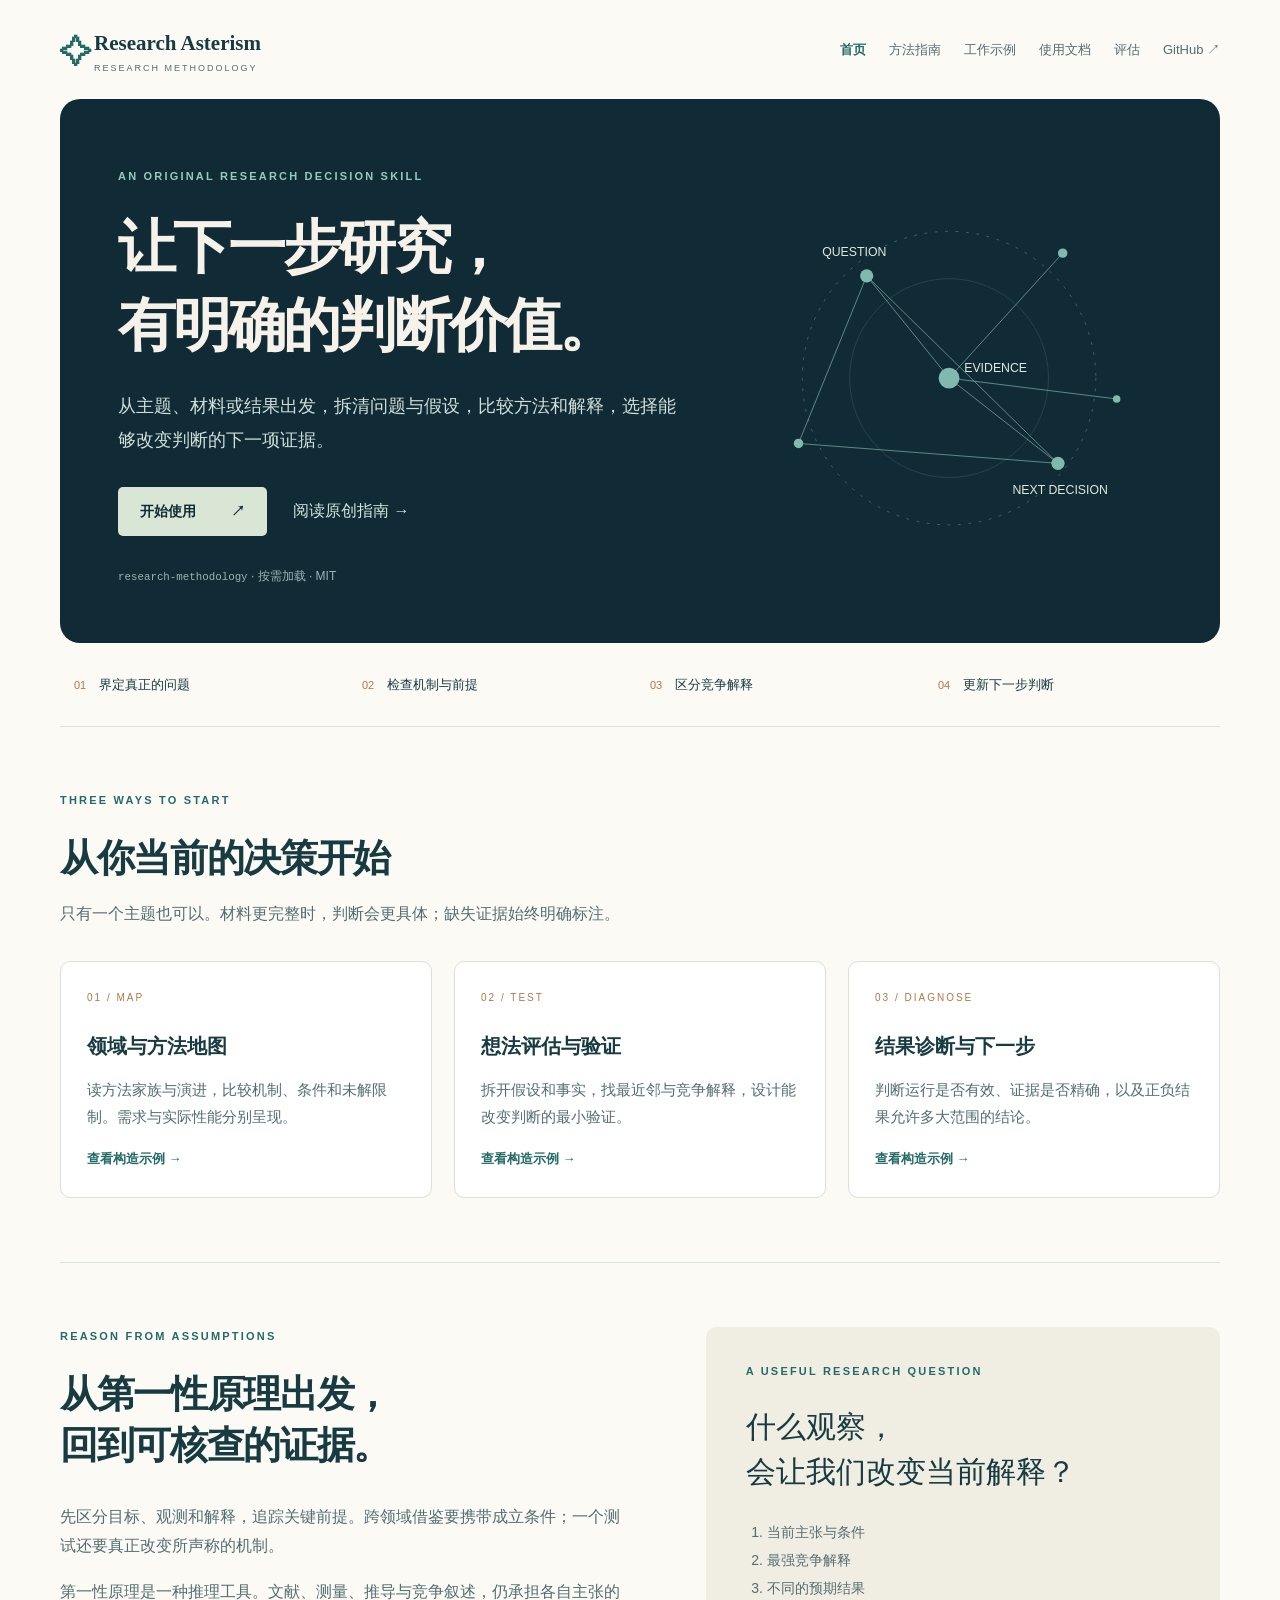
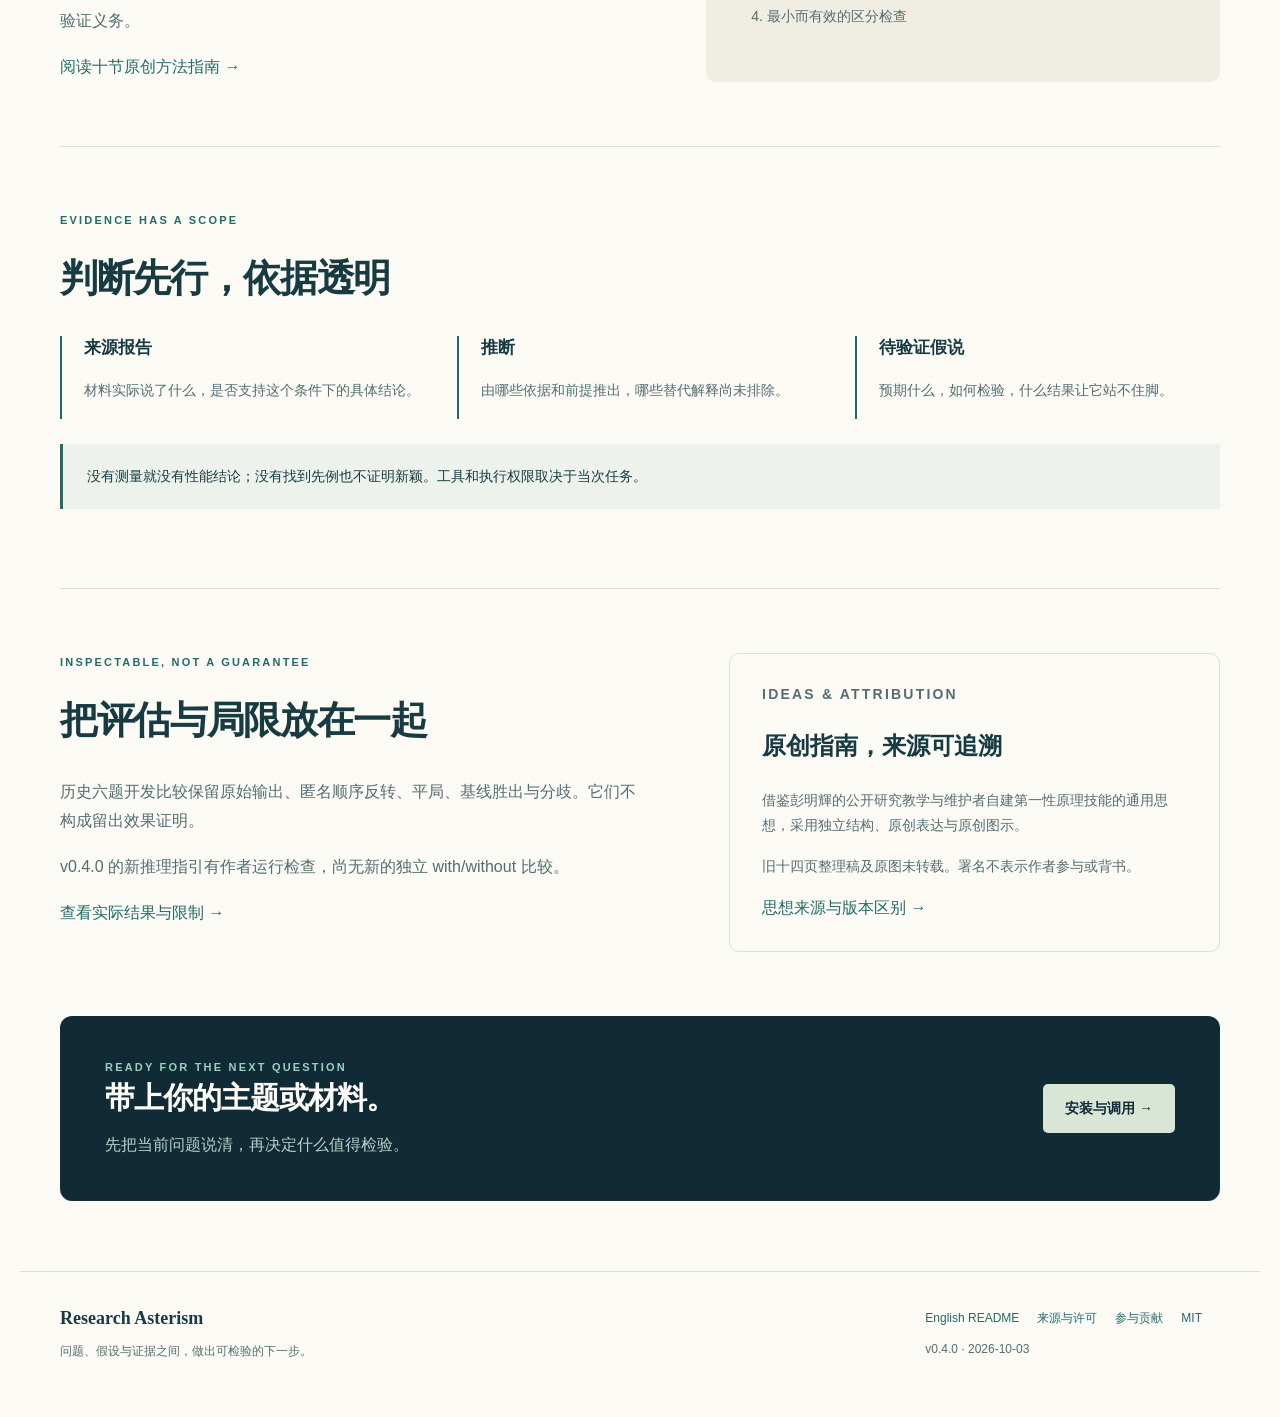
==== commit 4216cd89: "Add assumption-led research guide and professional repository documentation" ====
--- a/site/index.html
+++ b/site/index.html
@@ -1,34 +1,9 @@
-<!doctype html>
-<html lang="zh-CN"><head><meta charset="utf-8"><meta name="viewport" content="width=device-width,initial-scale=1"><meta name="description" content="研究问题、方法比较与证据评估：界定研究主张，比较方法假设，设计与结论相匹配的验证。"><title>研究问题、方法比较与证据评估 · Research Asterism</title><link rel="icon" href="icon.svg" type="image/svg+xml"><link rel="stylesheet" href="styles.css"><script src="app.js" defer></script></head>
-<body><a class="skip-link" href="#main">跳至正文</a>
-<header class="masthead"><a class="brand" href="index.html">Research Asterism<span>research-methodology</span></a><nav aria-label="站点导航"><a href="docs.html">使用说明</a><a href="https://github.com/Ash-end/research-asterism">GitHub</a><a href="#use">调用</a></nav></header>
-<div class="document-layout"><aside class="contents" aria-label="本页目录"><p>研究方法工具</p><a href="#scope">用途与边界</a><a href="#modes">三个工作模式</a><a href="#claims">主张与证据</a><a href="#evaluation">评估范围</a><a href="#use">本机调用</a><div id="release-status" class="release-status">v0.3.0<br>发布日期 2026-10-03</div></aside>
-<main id="main"><section id="scope"><p class="section-index">用途</p><h1>研究问题、方法比较<br>与证据评估</h1><p class="lead">界定研究主张，比较方法假设，设计与结论相匹配的验证。</p><p>这是一个可由科研助手调用的 skill。输入可以只有主题，也可以是论文、研究设计、证明或结果材料。它协助形成问题和下一步判断；结论的可信程度取决于实际材料、方法条件和可完成的核查。</p><div class="scope-note"><strong>输出从当前判断开始。</strong> 说明判断依据、适用范围、关键未核实事项，以及什么证据能够改变判断。检索、数据访问和实验执行以当次任务授权为准。</div></section>
-
-<section id="modes"><p class="section-index">工作模式</p><h2>按当前研究决策选择</h2><div class="mode-tabs" role="tablist" aria-label="科研工作模式"><button id="tab-map" role="tab" aria-selected="true" aria-controls="panel-map" tabindex="0">文献分析与方法比较</button><button id="tab-idea" role="tab" aria-selected="false" aria-controls="panel-idea" tabindex="-1">研究假设与验证设计</button><button id="tab-result" role="tab" aria-selected="false" aria-controls="panel-result" tabindex="-1">结果解释与适用边界</button></div><p class="scenario-status">下列均为方法学构造情境，非真实实验结果。没有检索、训练或实验在页面中运行，也未提供虚构文献或性能数值。</p>
-
-<article id="panel-map" class="mode-panel" role="tabpanel" aria-labelledby="tab-map" tabindex="0"><h3>分布偏移下的概率预测</h3><dl class="question-details"><dt>对象</dt><dd>在开发环境之外使用的概率预测器。</dd><dt>条件</dt><dd>目标群体与开发群体可能不同；预测输入必须在决策时可用。</dd><dt>目标量</dt><dd>目标群体中的校准误差。排序能力是另一目标，不能代替它。</dd></dl><p class="judgment"><strong>当前判断：</strong>先确定分布变化及验证对象，再比较方法。现有情境没有性能证据，不支持方法排名。</p>
-<h4>方法机制与假设</h4><div class="table-scroll"><table id="method-assumptions"><caption>假设表：说明策略成立所需条件，不是性能表。这些策略可以组合，不构成互斥分类。</caption><thead><tr><th>策略/机制</th><th>机制</th><th>需检查的条件</th></tr></thead><tbody><tr><td>样本重加权</td><td>改变源样本在目标量估计中的权重</td><td>支持域覆盖及适当的源/目标条件结局关系</td></tr><tr><td>稳定表示</td><td>寻找跨环境保持相关关系的表示</td><td>稳定关系的依据及对目标信息的保留</td></tr><tr><td>目标域适配</td><td>用获准的目标资料更新估计或校准</td><td>资料权限、信息时点与适配/评估隔离</td></tr></tbody></table></div>
-<div class="matrix-pair"><div><h4>任务要求</h4><table id="requirements-matrix"><caption>要求来自研究问题或应用条件</caption><thead><tr><th>属性</th><th>定义与依据</th></tr></thead><tbody><tr><td>概率校准</td><td>预测概率与目标群体实际频率的吻合；指标与分组需先定义</td></tr><tr><td>输入可用性</td><td>仅使用决策时可获得的信息</td></tr></tbody></table></div><div><h4>实际性能</h4><table id="performance-matrix"><caption>未测量时保留无数据，不用假设填空</caption><thead><tr><th>方法</th><th>校准误差估计</th><th>不确定性</th></tr></thead><tbody><tr><td>重加权</td><td data-evidence="no-data">无数据</td><td>未估计</td></tr><tr><td>稳定表示</td><td data-evidence="no-data">无数据</td><td>未估计</td></tr><tr><td>目标域适配</td><td data-evidence="no-data">无数据</td><td>未估计</td></tr></tbody></table></div></div>
-<p class="evidence-status"><strong>证据状态：</strong>未提供论文、数据或已执行协议。方法表是机制层面的说明，既非完整文献地图，也非新颖性证明。</p><div class="next-step"><h4>下一步</h4><p>界定目标群体和信息时点，设计与部署实体、地点、时间相匹配的评估，再阅读支持各方法假设的原始文献。区分缺少测量、未知条件、不可比结果和观察到的失败。</p></div></article>
-
-<article id="panel-idea" class="mode-panel" role="tabpanel" aria-labelledby="tab-idea" tabindex="0" hidden><h3>两项研究是否支持一个方法改进</h3><dl class="question-details"><dt>对象</dt><dd>用于目标群体概率估计的预测方法。</dd><dt>材料</dt><dd>一份假设报告讨论内部样本的区分能力；另一份讨论外部群体的校准。没有真实论文或数值。</dd><dt>目标量</dt><dd>同一目标群体、同一信息条件下的校准误差差异。</dd></dl><p class="judgment"><strong>当前判断：</strong>两类报告没有估计同一目标量。不能据此判定哪个方法更好，也不能据此证明拟议校准步骤有效。</p><h4>可检验假设与竞争解释</h4><p><strong>候选假设：</strong>在声明的目标群体中，校准步骤改善所定义的概率误差。<strong>竞争解释：</strong>差异来自评估群体、信息访问或选择过程，而非这一步骤。</p><div class="design-grid"><div><h4>可比协议</h4><p>同一目标量、群体和信息时点；按部署实体与时间划分；预处理和调参限定在开发资料内。</p></div><div><h4>对照与判断</h4><p>与同样可获得信息的已拟合基线比较。明确固定资源比较效果，还是达到相同效果比较成本；失败及超时也应进入记录。</p></div></div><div class="next-step"><h4>验证设计</h4><p>先审核原报告是否支持目标量与适用条件，再提出能区分候选步骤和竞争解释的匹配评估。报告效应大小与对应独立单位的不确定性。此设计尚未执行，实际性能均无数据。</p></div></article>
-
-<article id="panel-result" class="mode-panel" role="tabpanel" aria-labelledby="tab-result" tabindex="0" hidden><h3>如何解释方向不稳定的差异</h3><dl class="question-details"><dt>对象</dt><dd>材料修改对一项物理性质的影响。</dd><dt>情境</dt><dd>假设研究者描述重复读数的差异方向不稳定，未给独立制备单位、数值估计或测量验证。</dd><dt>目标量</dt><dd>声明条件下独立材料单位的性质差异，及其科学意义。</dd></dl><p class="judgment"><strong>当前判断：</strong>材料不足以判断无效、等效或普遍不可能。更多重复读数也不必然提供所需证据。</p><div class="design-grid"><div><h4>先核查设计</h4><p>区分制备单位与仪器重复读数。处理和对照应有适当分配、匹配条件及测量参照；统计模型不能补出缺少的独立重复。</p></div><div><h4>再解释精度</h4><p>若有有效估计，结合效应大小、区间及科学上合理的界限判断。仪器波动范围不自动等于可忽略的材料效应。</p></div></div><div class="next-step"><h4>继续、调整或停止的依据</h4><p>设计或测量无效时先修订协议；结果不精确时判断哪种新增信息有用；在有效协议和合理界限下，足够精确的证据可能支持有条件等效或停止当前配方。这里没有已运行结果可据此下结论。</p></div></article><noscript><p class="scope-note">JavaScript 未启用。默认案例仍可阅读；其余构造案例见<a href="docs.html#examples">使用说明</a>。</p></noscript></section>
-
-<section id="claims"><p class="section-index">推理边界</p><h2>结论应与证据及适用条件一致</h2><div class="claim-list"><article><h3>先明确主张</h3><p>描述、预测、因果、测量和理论主张需要不同证据。预测改善不识别因果机制；低拟合误差不保证参数可辨识。</p></article><article><h3>逐条检查来源支持</h3><p><strong>来源报告</strong>说明材料实际报告了什么；<strong>推断</strong>说明由何种依据和条件得出；<strong>待验证假设</strong>说明尚需检验的预测。引文存在不等于支持全部结论。</p></article><article><h3>理论与定性研究有各自义务</h3><p>理论需核查定义域、量词、依赖和反例；数值例子不能证明全称结论。定性研究需把解释追溯到材料，考察选择、研究者角色和竞争叙述，不强制转换成统计实验。</p></article><article><h3>验证必须有区分力</h3><p>“最小”指足以改变判断的最小设计。廉价但无法区分解释的活动，不构成有效验证。没有找到反例或文献，不证明定理成立或想法新颖。</p></article></div></section>
-
-<section id="evaluation"><p class="section-index">评估范围</p><h2>评估协议与结果</h2><p>结构校验检查包和文件关系，浏览器检查页面行为。两者都不能证明科研判断正确。原评估是有限构造案例的定性回归，存在回答长度、固定顺序和上下文混杂；不能证明跨领域有效性。</p><p>本次修订使用逐题独立的开发案例、相同回答预算和顺序反转比较。案例受到设计与审查启发，不能称为严格留出测试。实际运行与局限见<a href="../evals/SCIENTIFIC-REVIEW.md">科学复核与评估记录</a>；旧记录保持可追溯。</p><div class="resource-links"><a href="../evals/PROTOCOL.md">评估协议</a><a href="../evals/RESULTS.md">原评估结果及限制</a><a href="../SOURCES.md">来源与许可范围</a></div></section>
-
-<section id="use"><p class="section-index">本机调用</p><h2>安装与输入</h2><p>克隆目录可叫 <code>research-asterism</code>；安装目录和 skill 标识保持 <code>research-methodology</code>。在目标项目目录运行模板，替换源码路径。已有目标会停止，发布清单外文件和 <code>.git</code> 不会被复制。</p><div class="code-box"><div><span>PowerShell 模板</span><button data-copy="install-code" aria-label="复制安装命令">复制</button></div><pre><code id="install-code">$source = 'C:\path\to\research-asterism'
-$target = Join-Path (Get-Location) '.agents\skills\research-methodology'
-if (Test-Path -LiteralPath $target) { throw 'Target already exists' }
-$files = (Get-Content -LiteralPath (Join-Path $source 'release-files.json') -Raw | ConvertFrom-Json).files
-foreach ($file in $files) {
-    $destination = Join-Path $target $file
-    New-Item -ItemType Directory -Force -Path (Split-Path $destination) | Out-Null
-    Copy-Item -LiteralPath (Join-Path $source $file) -Destination $destination
-}</code></pre></div><p>在目标项目开启新会话后，可使用以下输入。也可以直接要求助手读取源码目录的 SKILL.md。</p><div class="code-box"><div><span>输入示例</span><button data-copy="prompt-code" aria-label="复制调用提示">复制</button></div><pre><code id="prompt-code">使用 $research-methodology。
-请根据我提供的研究材料，界定当前主张与证据范围，
-给出能够改变判断的下一步；缺失信息先明确标注。</code></pre></div><p id="copy-status" role="status" aria-live="polite"></p><p>不自动启动旧项目、训练、付费服务或公开材料。问题卡、矩阵和记录仅在有助于当前决策时使用。</p></section>
-<footer><p>Research Asterism · 原创指令与代码采用 MIT。来源署名不表示作者参与或背书。</p><a href="docs.html">使用说明</a><a href="../README.md">English</a><a href="../LICENSE">MIT</a></footer></main></div></body></html>
+<!doctype html><html lang="zh-CN"><head><meta charset="utf-8"><meta name="viewport" content="width=device-width,initial-scale=1"><meta name="description" content="原创科研判断指南与 research-methodology 技能：问题拆解、方法比较、竞争解释与证据评估。"><title>研究问题、方法比较与证据评估 · Research Asterism</title><link rel="icon" href="icon.svg" type="image/svg+xml"><link rel="stylesheet" href="styles.css"><script src="app.js" defer></script></head><body><a class="skip-link" href="#main">跳至正文</a><header class="masthead"><a class="brand" href="index.html"><span class="brand-mark" aria-hidden="true">✧</span>Research Asterism<small>RESEARCH METHODOLOGY</small></a><nav aria-label="站点导航"><a href="index.html" aria-current="page">首页</a><a href="handbook.html">方法指南</a><a href="workflows.html">工作示例</a><a href="docs.html">使用文档</a><a href="evaluation.html">评估</a><a href="https://github.com/Ash-end/research-asterism">GitHub ↗</a></nav></header><main id="main">
+<section class="hero"><div class="hero-copy"><p class="eyebrow">AN ORIGINAL RESEARCH DECISION SKILL</p><h1>让下一步研究，<br>有明确的判断价值。</h1><p class="lead">从主题、材料或结果出发，拆清问题与假设，比较方法和解释，选择能够改变判断的下一项证据。</p><div class="actions"><a class="button" href="docs.html#install">开始使用 <span>↗</span></a><a class="text-link" href="handbook.html">阅读原创指南 →</a></div><p class="hero-note"><code>research-methodology</code> · 按需加载 · MIT</p></div><div class="hero-art" aria-hidden="true"><svg viewBox="0 0 450 410"><g fill="none" stroke="currentColor"><circle cx="225" cy="205" r="155" stroke-dasharray="3 8" opacity=".4"/><circle cx="225" cy="205" r="105" opacity=".18"/><path d="M66 274 138 97 225 205 345 73M138 97 340 295 225 205 402 227M66 274 340 295" opacity=".7"/></g><g fill="currentColor"><circle cx="66" cy="274" r="5"/><circle cx="138" cy="97" r="7"/><circle cx="225" cy="205" r="11"/><circle cx="345" cy="73" r="5"/><circle cx="340" cy="295" r="7"/><circle cx="402" cy="227" r="4"/></g><g fill="#dfe9de" font-size="13" font-family="Segoe UI,Arial"><text x="91" y="76">QUESTION</text><text x="241" y="199">EVIDENCE</text><text x="292" y="327">NEXT DECISION</text></g></svg></div></section>
+<section class="intro-strip"><p><span>01</span> 界定真正的问题</p><p><span>02</span> 检查机制与前提</p><p><span>03</span> 区分竞争解释</p><p><span>04</span> 更新下一步判断</p></section>
+<section class="section" id="modes"><div class="section-heading"><p class="eyebrow">THREE WAYS TO START</p><h2>从你当前的决策开始</h2><p>只有一个主题也可以。材料更完整时，判断会更具体；缺失证据始终明确标注。</p></div><div class="cards"><article><span class="number">01 / MAP</span><h3>领域与方法地图</h3><p>读方法家族与演进，比较机制、条件和未解限制。需求与实际性能分别呈现。</p><a href="workflows.html#map">查看构造示例 →</a></article><article><span class="number">02 / TEST</span><h3>想法评估与验证</h3><p>拆开假设和事实，找最近邻与竞争解释，设计能改变判断的最小验证。</p><a href="workflows.html#idea">查看构造示例 →</a></article><article><span class="number">03 / DIAGNOSE</span><h3>结果诊断与下一步</h3><p>判断运行是否有效、证据是否精确，以及正负结果允许多大范围的结论。</p><a href="workflows.html#result">查看构造示例 →</a></article></div></section>
+<section class="section guide-feature"><div><p class="eyebrow">REASON FROM ASSUMPTIONS</p><h2>从第一性原理出发，<br>回到可核查的证据。</h2><p>先区分目标、观测和解释，追踪关键前提。跨领域借鉴要携带成立条件；一个测试还要真正改变所声称的机制。</p><p>第一性原理是一种推理工具。文献、测量、推导与竞争叙述，仍承担各自主张的验证义务。</p><a class="text-link" href="handbook.html">阅读十节原创方法指南 →</a></div><div class="reason-card"><p class="eyebrow">A USEFUL RESEARCH QUESTION</p><blockquote>什么观察，<br>会让我们改变当前解释？</blockquote><ol><li>当前主张与条件</li><li>最强竞争解释</li><li>不同的预期结果</li><li>最小而有效的区分检查</li></ol></div></section>
+<section class="section"><div class="section-heading"><p class="eyebrow">EVIDENCE HAS A SCOPE</p><h2>判断先行，依据透明</h2></div><div class="boundary-grid"><div><h3>来源报告</h3><p>材料实际说了什么，是否支持这个条件下的具体结论。</p></div><div><h3>推断</h3><p>由哪些依据和前提推出，哪些替代解释尚未排除。</p></div><div><h3>待验证假说</h3><p>预期什么，如何检验，什么结果让它站不住脚。</p></div></div><p class="note">没有测量就没有性能结论；没有找到先例也不证明新颖。工具和执行权限取决于当次任务。</p></section>
+<section class="section split-section"><div><p class="eyebrow">INSPECTABLE, NOT A GUARANTEE</p><h2>把评估与局限放在一起</h2><p>历史六题开发比较保留原始输出、匿名顺序反转、平局、基线胜出与分歧。它们不构成留出效果证明。</p><p>v0.4.0 的新推理指引有作者运行检查，尚无新的独立 with/without 比较。</p><a class="text-link" href="evaluation.html">查看实际结果与限制 →</a></div><aside class="source-card"><p class="eyebrow">IDEAS & ATTRIBUTION</p><h3>原创指南，来源可追溯</h3><p>借鉴彭明輝的公开研究教学与维护者自建第一性原理技能的通用思想，采用独立结构、原创表达与原创图示。</p><p>旧十四页整理稿及原图未转载。署名不表示作者参与或背书。</p><a href="handbook.html#sources">思想来源与版本区别 →</a></aside></section>
+<section class="start-band"><div><p class="eyebrow">READY FOR THE NEXT QUESTION</p><h2>带上你的主题或材料。</h2><p>先把当前问题说清，再决定什么值得检验。</p></div><a class="button" href="docs.html#install">安装与调用 →</a></section>
+</main><footer class="footer"><div><strong>Research Asterism</strong><p>问题、假设与证据之间，做出可检验的下一步。</p></div><div><a href="../README.md">English README</a><a href="../SOURCES.md">来源与许可</a><a href="../CONTRIBUTING.md">参与贡献</a><a href="../LICENSE">MIT</a><p id="release-status">v0.4.0 · 2026-10-03</p></div></footer></body></html>
--- a/site/styles.css
+++ b/site/styles.css
@@ -1 +1 @@
-:root{--paper:#f7f6f1;--ink:#202a32;--muted:#59666f;--line:#d4d9d7;--accent:#315e72;--panel:#fff;--soft:#edf1ef}*{box-sizing:border-box}body{margin:0;color:var(--ink);background:var(--paper);font-family:"Segoe UI","PingFang SC","Microsoft YaHei",sans-serif;font-size:15px;line-height:1.85}a{color:var(--accent);text-underline-offset:4px}button{font:inherit;cursor:pointer}a:focus-visible,button:focus-visible,[tabindex]:focus-visible{outline:2px solid var(--accent);outline-offset:4px}[hidden]{display:none!important}.skip-link{position:fixed;top:8px;left:8px;background:white;padding:8px 12px;z-index:10;transform:translateY(-160%);opacity:0}.skip-link:focus{transform:none;opacity:1}.masthead{max-width:1160px;margin:auto;display:flex;align-items:center;justify-content:space-between;padding:30px 24px;border-bottom:1px solid var(--line);gap:24px}.brand{font-family:Georgia,serif;font-size:22px;text-decoration:none;color:var(--ink);line-height:1.4}.brand span{display:block;font-family:Consolas,monospace;font-size:11px;color:var(--muted);letter-spacing:.5px}.masthead nav{display:flex;gap:24px;font-size:13px}.masthead nav a{text-decoration:none}.document-layout{max-width:1160px;margin:auto;display:grid;grid-template-columns:200px minmax(0,1fr);gap:60px;padding:44px 24px}.contents{position:sticky;top:26px;align-self:start;font-size:12px}.contents>p{font-weight:600;color:var(--ink);margin:0 0 15px}.contents>a{display:block;margin:10px 0;text-decoration:none}.release-status{font-size:11px;border-top:1px solid var(--line);margin-top:24px;padding-top:16px;color:var(--muted)}main{min-width:0}section{margin-bottom:68px;scroll-margin-top:24px}.section-index{margin:0 0 16px;color:var(--accent);font-size:11px;letter-spacing:1px;font-weight:600}h1{font-size:39px;line-height:1.4;letter-spacing:-.6px;font-weight:550;margin:0 0 22px}h2{font-size:26px;line-height:1.45;font-weight:550;margin:0 0 24px}h3{font-size:19px;line-height:1.6;font-weight:600;margin:0 0 18px}h4{font-size:14px;font-weight:650;margin:24px 0 10px}p{margin:12px 0 20px}.lead{font-size:18px;line-height:1.8;color:var(--muted)}.scope-note{border-left:3px solid var(--accent);padding:14px 20px;background:var(--soft);font-size:13px;margin-top:26px}.mode-tabs{display:flex;gap:0;border-bottom:1px solid var(--line);margin:24px 0 14px}.mode-tabs button{background:transparent;border:0;border-bottom:3px solid transparent;color:var(--muted);padding:12px 14px;font-size:13px;text-align:left;flex:1}.mode-tabs button[aria-selected=true]{color:var(--ink);border-color:var(--accent);font-weight:600}.mode-tabs button:hover{background:var(--soft)}.scenario-status{font-size:12px;color:var(--muted);margin:16px 0 22px}.mode-panel{padding:28px;border:1px solid var(--line);background:var(--panel)}.question-details{display:grid;grid-template-columns:65px minmax(0,1fr);gap:8px 14px;font-size:13px;margin:0 0 24px}.question-details dt{font-weight:650}.question-details dd{margin:0;color:var(--muted)}.judgment{font-size:14px;border-block:1px solid var(--line);padding:18px 0;margin:24px 0}.table-scroll{overflow-x:auto}table{border-collapse:collapse;width:100%;font-size:12px;line-height:1.75}caption{text-align:left;font-size:11px;color:var(--muted);margin-bottom:10px}th,td{text-align:left;vertical-align:top;padding:11px 10px;border-bottom:1px solid var(--line);overflow-wrap:anywhere}th{font-weight:650;background:var(--soft)}td:first-child{white-space:normal}.matrix-pair{display:grid;grid-template-columns:1fr 1fr;gap:24px}.evidence-status{font-size:12px;color:var(--muted);padding:16px 0 0}.next-step{border-left:2px solid var(--accent);padding-left:18px;margin-top:24px}.next-step h4{margin-top:0}.next-step p{font-size:13px;margin-bottom:0}.design-grid{display:grid;grid-template-columns:1fr 1fr;gap:26px}.design-grid h4{margin-top:4px}.design-grid p,.mode-panel>p{font-size:13px}.claim-list{display:grid;grid-template-columns:1fr 1fr;gap:10px 28px}.claim-list article{border-top:1px solid var(--line);padding-top:18px}.claim-list h3{font-size:16px;margin-bottom:10px}.claim-list p{font-size:13px;color:var(--muted)}.resource-links{display:flex;gap:12px 24px;flex-wrap:wrap;font-size:13px}.code-box{background:var(--panel);border:1px solid var(--line);margin:22px 0}.code-box>div{display:flex;align-items:center;justify-content:space-between;border-bottom:1px solid var(--line);padding:10px 16px;font-size:12px}.code-box button{background:transparent;border:1px solid var(--line);padding:3px 12px;color:var(--accent);font-size:12px}.code-box pre{padding:18px;margin:0;font-size:12px;line-height:1.8;white-space:pre-wrap;overflow-wrap:anywhere}code{font-family:Consolas,monospace;font-size:.95em}#copy-status{font-size:12px;color:var(--accent);min-height:1.8em}footer{border-top:1px solid var(--line);padding:24px 0 35px;font-size:11px;color:var(--muted)}footer a{margin-right:22px}.docs-main{max-width:850px;padding:48px 24px;margin:auto}.docs-main details{border-top:1px solid var(--line);padding:18px 0}.docs-main summary{cursor:pointer;font-weight:600}.docs-main h2{margin-top:42px}.doc-nav{display:flex;gap:20px;flex-wrap:wrap;font-size:13px}::selection{background:#dce7eb}@media(max-width:960px){.document-layout{grid-template-columns:150px minmax(0,1fr);gap:30px}.matrix-pair,.design-grid{grid-template-columns:1fr}}@media(max-width:680px){.masthead{padding:22px 20px;align-items:start;gap:12px}.brand{font-size:18px}.masthead nav{gap:12px;font-size:11px;flex-wrap:wrap;justify-content:end}.document-layout{display:block;padding:24px 20px}.contents{position:static;display:flex;flex-wrap:wrap;gap:8px 16px;border-bottom:1px solid var(--line);padding-bottom:18px;margin-bottom:34px}.contents>p{width:100%;margin:0}.contents>a{margin:0}.release-status{width:100%;border:0;margin:0;padding:0}.release-status br{display:none}h1{font-size:30px}h2{font-size:23px}.lead{font-size:16px}section{margin-bottom:52px}.mode-panel{padding:22px 18px}.mode-tabs button{font-size:11px;padding:10px 6px}.claim-list{grid-template-columns:1fr}.question-details{grid-template-columns:48px minmax(0,1fr);gap:8px 10px}.code-box pre{font-size:11px;padding:14px}.docs-main{padding:32px 20px}th,td{padding:9px 7px}p{font-size:14px}}@media(prefers-reduced-motion:reduce){*,*::before,*::after{animation:none!important;transition:none!important;scroll-behavior:auto!important}}
+:root{--ink:#183b42;--muted:#546d71;--paper:#fbfaf5;--ivory:#f0ede3;--teal:#246b68;--line:#d9e1d8;--navy:#102b35;--accent:#b47748;scroll-behavior:smooth}*{box-sizing:border-box}body{margin:0;background:var(--paper);color:var(--ink);font:16px/1.8 "Segoe UI","Microsoft YaHei",Arial,sans-serif}a{color:var(--teal);text-decoration:none}a:hover{text-decoration:underline;text-underline-offset:5px}button,a{touch-action:manipulation}a:focus-visible,button:focus-visible,summary:focus-visible{outline:3px solid var(--accent);outline-offset:5px}h1,h2,h3,h4,p{margin-top:0}h1,h2{font-family:Georgia,"Noto Serif CJK SC","SimSun",serif;line-height:1.35;font-weight:600;letter-spacing:-.035em}h1{font-size:clamp(32px,4.5vw,58px)}h2{font-size:clamp(26px,3vw,38px)}h3{font-size:20px;line-height:1.45}h4{font-size:17px}p{margin-bottom:1.1em}code{font-family:Consolas,monospace;font-size:.9em;overflow-wrap:anywhere}small{font-size:11px}.skip-link{position:absolute;top:-100px;left:20px;z-index:10;background:white;padding:8px}.skip-link:focus{top:8px}.masthead{max-width:1240px;margin:auto;display:flex;align-items:center;justify-content:space-between;padding:25px 40px;gap:24px}.brand{font-family:Georgia,serif;font-weight:700;font-size:21px;white-space:nowrap;color:var(--ink);position:relative;padding-left:34px}.brand small{display:block;font-family:"Segoe UI",sans-serif;font-weight:500;letter-spacing:2px;line-height:1.3;color:var(--muted);font-size:9px}.brand-mark{position:absolute;left:0;top:0;font-size:32px;color:var(--teal)}nav{display:flex;gap:23px;flex-wrap:wrap;font-size:13px}nav a{color:var(--muted)}nav a[aria-current=page]{color:var(--teal);font-weight:700}main{max-width:1240px;margin:auto;padding:0 40px}.hero{background:var(--navy);color:#f7f2e9;border-radius:20px;display:grid;grid-template-columns:1.45fr 1fr;padding:68px 58px 55px;overflow:hidden;position:relative;min-height:460px}.hero h1{margin-bottom:24px;letter-spacing:-.05em}.hero .lead{color:#d1dfda;max-width:570px}.eyebrow{font-size:11px;letter-spacing:2.2px;color:var(--teal);font-weight:700;margin-bottom:22px}.hero .eyebrow{color:#94cbbd}.lead{font-size:18px;color:var(--muted);line-height:1.9;max-width:780px}.hero-art{display:flex;align-items:center;color:#80b9af;min-width:0}.hero-art svg{width:100%;height:auto}.actions{display:flex;align-items:center;gap:26px;flex-wrap:wrap;margin-top:30px}.button{display:inline-flex;gap:35px;justify-content:space-between;padding:12px 22px;border-radius:5px;background:var(--teal);color:white;font-size:14px;font-weight:600}.hero .button,.start-band .button{background:#d9e6d6;color:var(--navy)}.hero .text-link{color:#d2e6dc}.hero-note{font-size:12px;color:#98b6b2;margin:30px 0 0}.intro-strip{display:grid;grid-template-columns:repeat(4,1fr);padding:30px 14px;border-bottom:1px solid var(--line);gap:20px}.intro-strip p{margin:0;font-size:13px}.intro-strip span{color:var(--accent);margin-right:9px;font-size:11px}.section{padding:64px 0;border-bottom:1px solid var(--line)}.section-heading{max-width:740px;margin-bottom:32px}.section-heading h2{margin-bottom:16px}.section-heading p:last-child{color:var(--muted)}.cards{display:grid;grid-template-columns:repeat(3,1fr);gap:22px}.cards article{padding:27px 26px;background:white;border:1px solid var(--line);border-radius:10px;display:flex;flex-direction:column}.cards article p{color:var(--muted);font-size:15px;flex:1}.cards article a{font-size:13px;font-weight:600}.number{font-size:10px;letter-spacing:2px;color:var(--accent);margin-bottom:25px}.cards h3{margin-bottom:15px}.guide-feature{display:grid;grid-template-columns:1.1fr 1fr;gap:80px}.guide-feature>div>p:not(.eyebrow){color:var(--muted)}.reason-card{background:var(--ivory);padding:35px 40px;border-radius:10px}.reason-card blockquote{font-family:Georgia,"SimSun",serif;font-size:30px;line-height:1.5;margin:16px 0 24px}.reason-card ol{padding-left:21px;font-size:14px;color:var(--muted);line-height:2}.boundary-grid{display:grid;grid-template-columns:repeat(3,1fr);gap:32px}.boundary-grid>div{border-left:2px solid var(--teal);padding-left:22px}.boundary-grid p{font-size:14px;color:var(--muted)}.boundary-grid h3{font-size:17px}.note{background:#edf2ec;padding:20px 24px;border-left:3px solid var(--teal);font-size:14px;margin-top:25px}.split-section{display:grid;grid-template-columns:1.2fr 1fr;gap:80px;border:0}.split-section>div>p:not(.eyebrow){color:var(--muted)}.source-card{border:1px solid var(--line);padding:28px 32px;border-radius:10px}.source-card p{font-size:14px;color:var(--muted)}.source-card h3{font-family:Georgia,"SimSun",serif;font-size:24px}.start-band{margin:0 0 70px;border-radius:12px;padding:42px 45px;background:var(--navy);color:var(--paper);display:flex;justify-content:space-between;gap:30px;align-items:center}.start-band .eyebrow{color:#9ccfc1}.start-band h2{font-size:30px;margin-bottom:12px}.start-band p{color:#bccdc7;margin-bottom:0}.start-band .button{white-space:nowrap}.footer{max-width:1240px;margin:auto;padding:36px 40px 45px;border-top:1px solid var(--line);display:flex;justify-content:space-between;gap:30px;font-size:12px;color:var(--muted)}.footer strong{font:700 18px Georgia,serif;color:var(--ink)}.footer p{margin:9px 0}.footer a{margin-right:18px}.page-heading{padding:65px 0 40px;border-bottom:1px solid var(--line);margin-bottom:40px}.page-heading h1{margin-bottom:22px}.page-heading .actions{margin:20px 0}.reading-column{max-width:900px;min-width:0;margin:0 auto 65px}.reading-column section{padding:28px 0;border-bottom:1px solid var(--line);scroll-margin-top:25px}.reading-column section:last-child{border-bottom:0}.reading-column h2{font-size:28px}.reading-column h3{margin-top:22px}.reading-column p{color:#37555b}.docs-layout,.guide-layout{display:grid;grid-template-columns:175px minmax(0,1fr);gap:60px}.contents{position:sticky;top:24px;height:max-content;display:flex;flex-direction:column;gap:12px;font-size:13px;line-height:1.6;padding-bottom:30px}.contents p{font-size:11px;color:var(--muted);letter-spacing:2px;margin-bottom:3px}.prose{max-width:770px}.prose h2{margin-top:50px;padding-top:16px;scroll-margin-top:25px;border-top:1px solid var(--line)}.prose h2:first-of-type{margin-top:32px}.prose p{line-height:2.1}.mode-tabs{display:flex;gap:8px;flex-wrap:wrap;margin:25px 0}.mode-tabs button{border:1px solid var(--line);border-radius:5px;padding:12px 16px;font-size:14px;background:white;color:var(--ink);cursor:pointer}.mode-tabs button[aria-selected=true]{background:var(--teal);border-color:var(--teal);color:white}.mode-panel{padding:28px;border:1px solid var(--line);background:white;border-radius:10px}.mode-panel h3{margin-top:0}.scenario-status{font-size:13px;color:var(--muted)}[hidden]{display:none!important}.question-details{display:grid;grid-template-columns:75px 1fr;gap:7px 15px;font-size:14px}.question-details dt{font-weight:600}.question-details dd{margin:0;color:var(--muted)}.judgment{background:#edf3ed;padding:20px;border-left:3px solid var(--teal)}.matrix-pair,.design-grid{display:grid;grid-template-columns:1fr 1fr;gap:24px;margin:30px 0}.matrix-pair>div,.design-grid>div{min-width:0}.table-scroll{overflow-x:auto}table{border-collapse:collapse;width:100%;font-size:13px;text-align:left;margin:14px 0 25px;overflow-wrap:anywhere}caption{text-align:left;font-size:12px;color:var(--muted);line-height:1.7;padding:0 0 12px}th,td{border-bottom:1px solid var(--line);padding:12px 10px;vertical-align:top}th{color:var(--ink);background:#f0f3ee;font-weight:600}td{color:#37555b}.next-step{background:#f3f0e8;padding:22px 24px;margin-top:25px;border-radius:5px}.next-step p{margin-bottom:0}.evidence-status{font-size:13px}.section-index{font-size:11px;color:var(--muted);letter-spacing:2px}.code-box{border:1px solid var(--line);border-radius:7px;overflow:hidden;margin:25px 0}.code-box>div{display:flex;justify-content:space-between;align-items:center;background:#eef2ec;padding:10px 16px;font-size:12px}.code-box button{border:1px solid var(--line);border-radius:4px;padding:6px 12px;background:white;color:var(--teal);cursor:pointer}pre{margin:0;padding:20px;overflow-x:auto;line-height:1.8;background:white;font-size:13px;white-space:pre-wrap;overflow-wrap:anywhere}#copy-status{font-size:13px;min-height:24px}.doc-links{display:grid;grid-template-columns:1fr 1fr;gap:15px}.doc-links a{border:1px solid var(--line);padding:18px 22px;border-radius:7px;background:white}.doc-links strong,.doc-links span{display:block}.doc-links span{font-size:12px;color:var(--muted);margin-top:4px}details{border-bottom:1px solid var(--line);padding:16px 0}summary{cursor:pointer;font-weight:600}details p{margin:15px 0 3px;font-size:14px}::selection{background:#c8ded1;color:#153f42}@media(min-width:1300px){.hero{min-height:490px}}@media(max-width:1000px){.masthead{padding:22px 28px;flex-direction:column;align-items:flex-start;gap:20px}main{padding:0 28px}.hero{padding:46px 36px;grid-template-columns:1.7fr 1fr}.guide-feature,.split-section{gap:35px}.docs-layout,.guide-layout{gap:30px;grid-template-columns:145px minmax(0,1fr)}.footer{padding:30px 28px}.cards{gap:14px}.cards article{padding:23px 20px}}@media(max-width:700px){body{font-size:15px}.masthead{padding:22px 20px}nav{gap:12px 19px;font-size:12px}main{padding:0 20px}.hero{padding:38px 26px;display:block;min-height:0}.hero h1{font-size:36px}.hero .lead{font-size:16px}.hero-art{position:absolute;width:160px;right:-30px;bottom:-25px;opacity:.14;pointer-events:none}.hero-copy{position:relative;z-index:1}.eyebrow{font-size:9px;letter-spacing:1.4px}.hero-note{font-size:10px}.actions{gap:20px}.intro-strip{grid-template-columns:1fr 1fr;gap:15px;padding:23px 0}.intro-strip p{font-size:12px}.section{padding:40px 0}.section-heading{margin-bottom:25px}.cards,.boundary-grid{grid-template-columns:1fr;gap:16px}.cards article{padding:23px}.number{margin-bottom:16px}.guide-feature,.split-section{grid-template-columns:1fr;gap:25px}.reason-card{padding:28px}.reason-card blockquote{font-size:27px}.boundary-grid{gap:20px}.boundary-grid p{margin-bottom:0}.source-card{padding:25px}.start-band{padding:30px 27px;display:block;margin-bottom:40px}.start-band .button{margin-top:27px}.start-band h2{font-size:27px}.footer{padding:28px 20px;display:block}.footer>div+div{margin-top:22px}.footer a{display:inline-block;margin-bottom:5px}.page-heading{padding:38px 0 22px;margin-bottom:24px}.page-heading h1{font-size:34px}.lead{font-size:16px}.docs-layout,.guide-layout{display:block}.contents{position:static;display:flex;flex-direction:row;gap:8px 16px;flex-wrap:wrap;font-size:12px;border-bottom:1px solid var(--line);padding-bottom:20px;margin-bottom:20px}.contents p{width:100%;margin:0}.reading-column{margin-bottom:40px}.reading-column h2{font-size:25px}.mode-tabs{gap:7px}.mode-tabs button{padding:10px;font-size:12px;flex:1}.mode-panel{padding:20px 16px}.question-details{grid-template-columns:48px 1fr;gap:8px;font-size:13px}.matrix-pair,.design-grid,.doc-links{grid-template-columns:1fr;gap:15px}.judgment,.next-step{padding:17px}.table-scroll table{min-width:470px}th,td{padding:10px 7px}.prose h2{margin-top:35px}.code-box pre{font-size:12px;padding:15px}}@media(prefers-reduced-motion:reduce){:root{scroll-behavior:auto}*{transition:none!important;animation:none!important}}
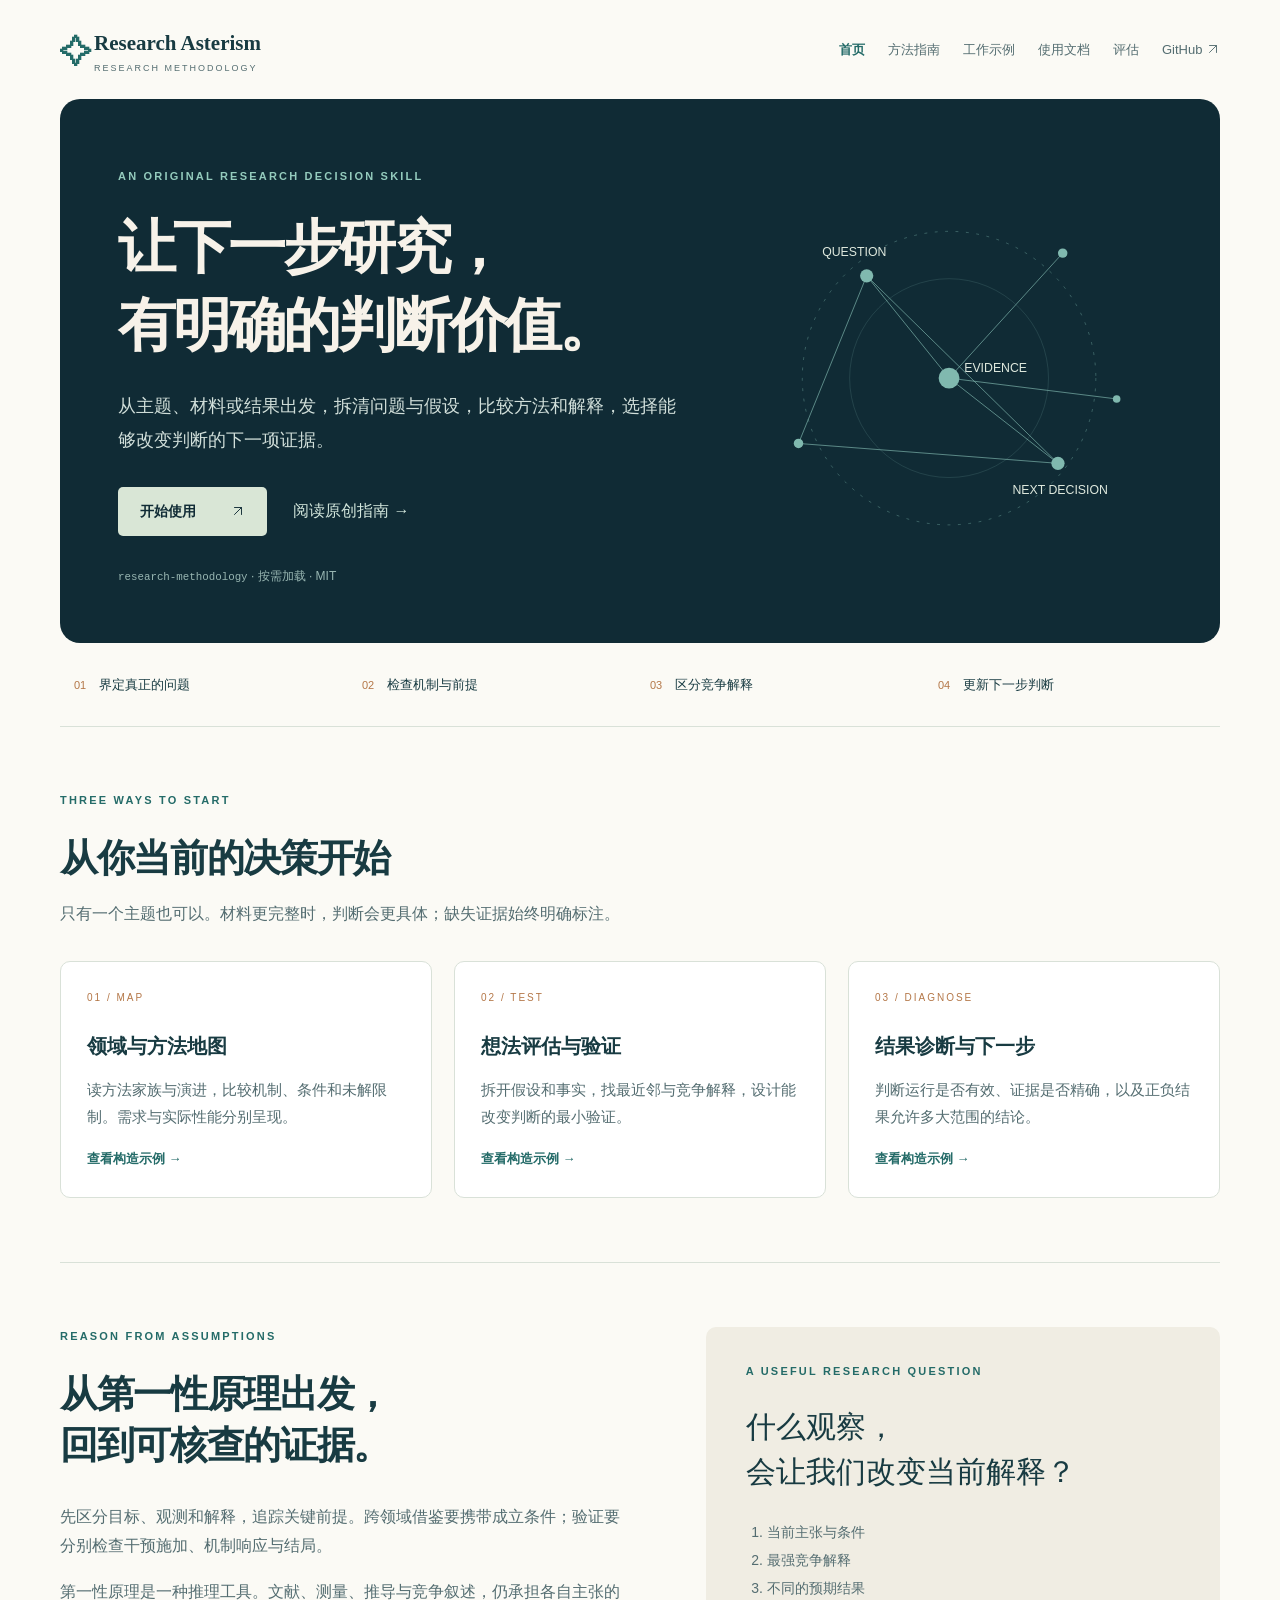
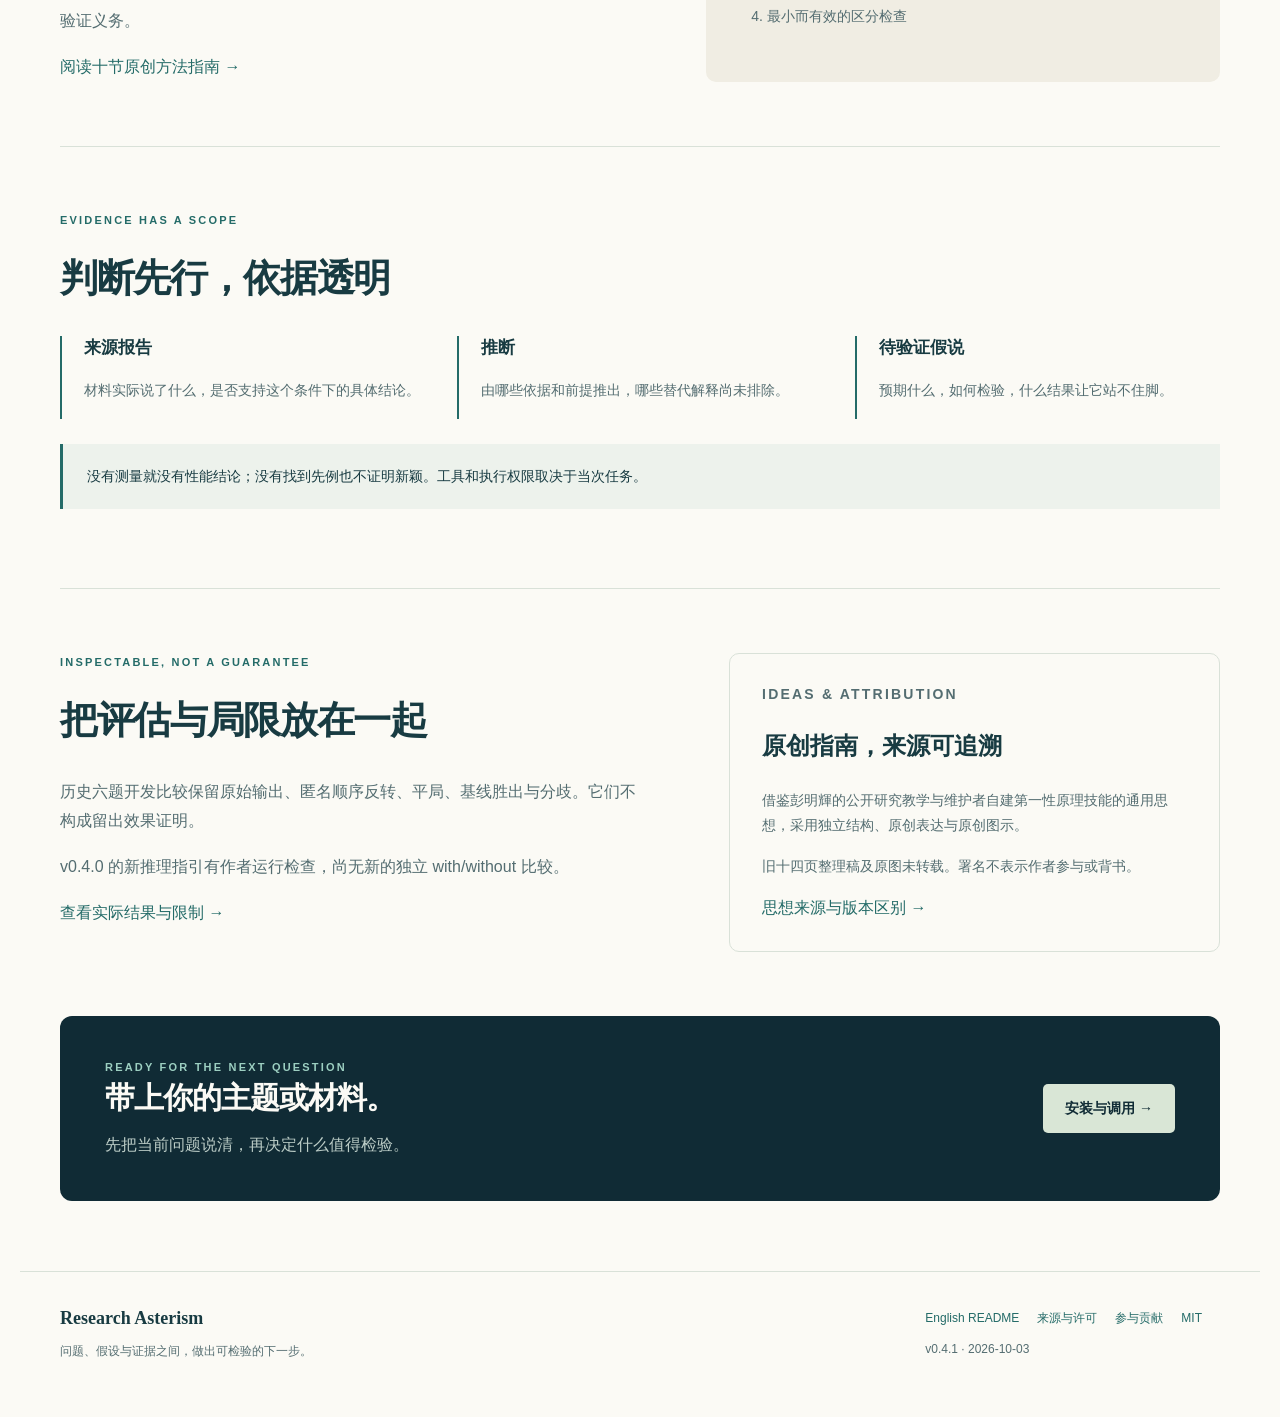
==== commit 07a144bd: "Clarify intervention delivery and failed mechanism predictions" ====
--- a/site/index.html
+++ b/site/index.html
@@ -1,9 +1,9 @@
-<!doctype html><html lang="zh-CN"><head><meta charset="utf-8"><meta name="viewport" content="width=device-width,initial-scale=1"><meta name="description" content="原创科研判断指南与 research-methodology 技能：问题拆解、方法比较、竞争解释与证据评估。"><title>研究问题、方法比较与证据评估 · Research Asterism</title><link rel="icon" href="icon.svg" type="image/svg+xml"><link rel="stylesheet" href="styles.css"><script src="app.js" defer></script></head><body><a class="skip-link" href="#main">跳至正文</a><header class="masthead"><a class="brand" href="index.html"><span class="brand-mark" aria-hidden="true">✧</span>Research Asterism<small>RESEARCH METHODOLOGY</small></a><nav aria-label="站点导航"><a href="index.html" aria-current="page">首页</a><a href="handbook.html">方法指南</a><a href="workflows.html">工作示例</a><a href="docs.html">使用文档</a><a href="evaluation.html">评估</a><a href="https://github.com/Ash-end/research-asterism">GitHub ↗</a></nav></header><main id="main">
-<section class="hero"><div class="hero-copy"><p class="eyebrow">AN ORIGINAL RESEARCH DECISION SKILL</p><h1>让下一步研究，<br>有明确的判断价值。</h1><p class="lead">从主题、材料或结果出发，拆清问题与假设，比较方法和解释，选择能够改变判断的下一项证据。</p><div class="actions"><a class="button" href="docs.html#install">开始使用 <span>↗</span></a><a class="text-link" href="handbook.html">阅读原创指南 →</a></div><p class="hero-note"><code>research-methodology</code> · 按需加载 · MIT</p></div><div class="hero-art" aria-hidden="true"><svg viewBox="0 0 450 410"><g fill="none" stroke="currentColor"><circle cx="225" cy="205" r="155" stroke-dasharray="3 8" opacity=".4"/><circle cx="225" cy="205" r="105" opacity=".18"/><path d="M66 274 138 97 225 205 345 73M138 97 340 295 225 205 402 227M66 274 340 295" opacity=".7"/></g><g fill="currentColor"><circle cx="66" cy="274" r="5"/><circle cx="138" cy="97" r="7"/><circle cx="225" cy="205" r="11"/><circle cx="345" cy="73" r="5"/><circle cx="340" cy="295" r="7"/><circle cx="402" cy="227" r="4"/></g><g fill="#dfe9de" font-size="13" font-family="Segoe UI,Arial"><text x="91" y="76">QUESTION</text><text x="241" y="199">EVIDENCE</text><text x="292" y="327">NEXT DECISION</text></g></svg></div></section>
+<!doctype html><html lang="zh-CN"><head><meta charset="utf-8"><meta name="viewport" content="width=device-width,initial-scale=1"><meta name="description" content="原创科研判断指南与 research-methodology 技能：问题拆解、方法比较、竞争解释与证据评估。"><title>研究问题、方法比较与证据评估 · Research Asterism</title><link rel="icon" href="icon.svg" type="image/svg+xml"><link rel="stylesheet" href="styles.css"><script src="app.js" defer></script></head><body><a class="skip-link" href="#main">跳至正文</a><header class="masthead"><a class="brand" href="index.html"><span class="brand-mark" aria-hidden="true">✧</span>Research Asterism<small>RESEARCH METHODOLOGY</small></a><nav aria-label="站点导航"><a href="index.html" aria-current="page">首页</a><a href="handbook.html">方法指南</a><a href="workflows.html">工作示例</a><a href="docs.html">使用文档</a><a href="evaluation.html">评估</a><a href="https://github.com/Ash-end/research-asterism">GitHub <svg class="icon" viewBox="0 0 24 24" aria-hidden="true"><path d="M6 18 18 6M6 6h12v12"/></svg></a></nav></header><main id="main">
+<section class="hero"><div class="hero-copy"><p class="eyebrow">AN ORIGINAL RESEARCH DECISION SKILL</p><h1>让下一步研究，<br>有明确的判断价值。</h1><p class="lead">从主题、材料或结果出发，拆清问题与假设，比较方法和解释，选择能够改变判断的下一项证据。</p><div class="actions"><a class="button" href="docs.html#install">开始使用 <span><svg class="icon" viewBox="0 0 24 24" aria-hidden="true"><path d="M6 18 18 6M6 6h12v12"/></svg></span></a><a class="text-link" href="handbook.html">阅读原创指南 →</a></div><p class="hero-note"><code>research-methodology</code> · 按需加载 · MIT</p></div><div class="hero-art" aria-hidden="true"><svg viewBox="0 0 450 410"><g fill="none" stroke="currentColor"><circle cx="225" cy="205" r="155" stroke-dasharray="3 8" opacity=".4"/><circle cx="225" cy="205" r="105" opacity=".18"/><path d="M66 274 138 97 225 205 345 73M138 97 340 295 225 205 402 227M66 274 340 295" opacity=".7"/></g><g fill="currentColor"><circle cx="66" cy="274" r="5"/><circle cx="138" cy="97" r="7"/><circle cx="225" cy="205" r="11"/><circle cx="345" cy="73" r="5"/><circle cx="340" cy="295" r="7"/><circle cx="402" cy="227" r="4"/></g><g fill="#dfe9de" font-size="13" font-family="Segoe UI,Arial"><text x="91" y="76">QUESTION</text><text x="241" y="199">EVIDENCE</text><text x="292" y="327">NEXT DECISION</text></g></svg></div></section>
 <section class="intro-strip"><p><span>01</span> 界定真正的问题</p><p><span>02</span> 检查机制与前提</p><p><span>03</span> 区分竞争解释</p><p><span>04</span> 更新下一步判断</p></section>
 <section class="section" id="modes"><div class="section-heading"><p class="eyebrow">THREE WAYS TO START</p><h2>从你当前的决策开始</h2><p>只有一个主题也可以。材料更完整时，判断会更具体；缺失证据始终明确标注。</p></div><div class="cards"><article><span class="number">01 / MAP</span><h3>领域与方法地图</h3><p>读方法家族与演进，比较机制、条件和未解限制。需求与实际性能分别呈现。</p><a href="workflows.html#map">查看构造示例 →</a></article><article><span class="number">02 / TEST</span><h3>想法评估与验证</h3><p>拆开假设和事实，找最近邻与竞争解释，设计能改变判断的最小验证。</p><a href="workflows.html#idea">查看构造示例 →</a></article><article><span class="number">03 / DIAGNOSE</span><h3>结果诊断与下一步</h3><p>判断运行是否有效、证据是否精确，以及正负结果允许多大范围的结论。</p><a href="workflows.html#result">查看构造示例 →</a></article></div></section>
-<section class="section guide-feature"><div><p class="eyebrow">REASON FROM ASSUMPTIONS</p><h2>从第一性原理出发，<br>回到可核查的证据。</h2><p>先区分目标、观测和解释，追踪关键前提。跨领域借鉴要携带成立条件；一个测试还要真正改变所声称的机制。</p><p>第一性原理是一种推理工具。文献、测量、推导与竞争叙述，仍承担各自主张的验证义务。</p><a class="text-link" href="handbook.html">阅读十节原创方法指南 →</a></div><div class="reason-card"><p class="eyebrow">A USEFUL RESEARCH QUESTION</p><blockquote>什么观察，<br>会让我们改变当前解释？</blockquote><ol><li>当前主张与条件</li><li>最强竞争解释</li><li>不同的预期结果</li><li>最小而有效的区分检查</li></ol></div></section>
+<section class="section guide-feature"><div><p class="eyebrow">REASON FROM ASSUMPTIONS</p><h2>从第一性原理出发，<br>回到可核查的证据。</h2><p>先区分目标、观测和解释，追踪关键前提。跨领域借鉴要携带成立条件；验证要分别检查干预施加、机制响应与结局。</p><p>第一性原理是一种推理工具。文献、测量、推导与竞争叙述，仍承担各自主张的验证义务。</p><a class="text-link" href="handbook.html">阅读十节原创方法指南 →</a></div><div class="reason-card"><p class="eyebrow">A USEFUL RESEARCH QUESTION</p><blockquote>什么观察，<br>会让我们改变当前解释？</blockquote><ol><li>当前主张与条件</li><li>最强竞争解释</li><li>不同的预期结果</li><li>最小而有效的区分检查</li></ol></div></section>
 <section class="section"><div class="section-heading"><p class="eyebrow">EVIDENCE HAS A SCOPE</p><h2>判断先行，依据透明</h2></div><div class="boundary-grid"><div><h3>来源报告</h3><p>材料实际说了什么，是否支持这个条件下的具体结论。</p></div><div><h3>推断</h3><p>由哪些依据和前提推出，哪些替代解释尚未排除。</p></div><div><h3>待验证假说</h3><p>预期什么，如何检验，什么结果让它站不住脚。</p></div></div><p class="note">没有测量就没有性能结论；没有找到先例也不证明新颖。工具和执行权限取决于当次任务。</p></section>
 <section class="section split-section"><div><p class="eyebrow">INSPECTABLE, NOT A GUARANTEE</p><h2>把评估与局限放在一起</h2><p>历史六题开发比较保留原始输出、匿名顺序反转、平局、基线胜出与分歧。它们不构成留出效果证明。</p><p>v0.4.0 的新推理指引有作者运行检查，尚无新的独立 with/without 比较。</p><a class="text-link" href="evaluation.html">查看实际结果与限制 →</a></div><aside class="source-card"><p class="eyebrow">IDEAS & ATTRIBUTION</p><h3>原创指南，来源可追溯</h3><p>借鉴彭明輝的公开研究教学与维护者自建第一性原理技能的通用思想，采用独立结构、原创表达与原创图示。</p><p>旧十四页整理稿及原图未转载。署名不表示作者参与或背书。</p><a href="handbook.html#sources">思想来源与版本区别 →</a></aside></section>
 <section class="start-band"><div><p class="eyebrow">READY FOR THE NEXT QUESTION</p><h2>带上你的主题或材料。</h2><p>先把当前问题说清，再决定什么值得检验。</p></div><a class="button" href="docs.html#install">安装与调用 →</a></section>
-</main><footer class="footer"><div><strong>Research Asterism</strong><p>问题、假设与证据之间，做出可检验的下一步。</p></div><div><a href="../README.md">English README</a><a href="../SOURCES.md">来源与许可</a><a href="../CONTRIBUTING.md">参与贡献</a><a href="../LICENSE">MIT</a><p id="release-status">v0.4.0 · 2026-10-03</p></div></footer></body></html>
+</main><footer class="footer"><div><strong>Research Asterism</strong><p>问题、假设与证据之间，做出可检验的下一步。</p></div><div><a href="../README.md">English README</a><a href="../SOURCES.md">来源与许可</a><a href="../CONTRIBUTING.md">参与贡献</a><a href="../LICENSE">MIT</a><p id="release-status">v0.4.1 · 2026-10-03</p></div></footer></body></html>
--- a/site/styles.css
+++ b/site/styles.css
@@ -1 +1,3 @@
 :root{--ink:#183b42;--muted:#546d71;--paper:#fbfaf5;--ivory:#f0ede3;--teal:#246b68;--line:#d9e1d8;--navy:#102b35;--accent:#b47748;scroll-behavior:smooth}*{box-sizing:border-box}body{margin:0;background:var(--paper);color:var(--ink);font:16px/1.8 "Segoe UI","Microsoft YaHei",Arial,sans-serif}a{color:var(--teal);text-decoration:none}a:hover{text-decoration:underline;text-underline-offset:5px}button,a{touch-action:manipulation}a:focus-visible,button:focus-visible,summary:focus-visible{outline:3px solid var(--accent);outline-offset:5px}h1,h2,h3,h4,p{margin-top:0}h1,h2{font-family:Georgia,"Noto Serif CJK SC","SimSun",serif;line-height:1.35;font-weight:600;letter-spacing:-.035em}h1{font-size:clamp(32px,4.5vw,58px)}h2{font-size:clamp(26px,3vw,38px)}h3{font-size:20px;line-height:1.45}h4{font-size:17px}p{margin-bottom:1.1em}code{font-family:Consolas,monospace;font-size:.9em;overflow-wrap:anywhere}small{font-size:11px}.skip-link{position:absolute;top:-100px;left:20px;z-index:10;background:white;padding:8px}.skip-link:focus{top:8px}.masthead{max-width:1240px;margin:auto;display:flex;align-items:center;justify-content:space-between;padding:25px 40px;gap:24px}.brand{font-family:Georgia,serif;font-weight:700;font-size:21px;white-space:nowrap;color:var(--ink);position:relative;padding-left:34px}.brand small{display:block;font-family:"Segoe UI",sans-serif;font-weight:500;letter-spacing:2px;line-height:1.3;color:var(--muted);font-size:9px}.brand-mark{position:absolute;left:0;top:0;font-size:32px;color:var(--teal)}nav{display:flex;gap:23px;flex-wrap:wrap;font-size:13px}nav a{color:var(--muted)}nav a[aria-current=page]{color:var(--teal);font-weight:700}main{max-width:1240px;margin:auto;padding:0 40px}.hero{background:var(--navy);color:#f7f2e9;border-radius:20px;display:grid;grid-template-columns:1.45fr 1fr;padding:68px 58px 55px;overflow:hidden;position:relative;min-height:460px}.hero h1{margin-bottom:24px;letter-spacing:-.05em}.hero .lead{color:#d1dfda;max-width:570px}.eyebrow{font-size:11px;letter-spacing:2.2px;color:var(--teal);font-weight:700;margin-bottom:22px}.hero .eyebrow{color:#94cbbd}.lead{font-size:18px;color:var(--muted);line-height:1.9;max-width:780px}.hero-art{display:flex;align-items:center;color:#80b9af;min-width:0}.hero-art svg{width:100%;height:auto}.actions{display:flex;align-items:center;gap:26px;flex-wrap:wrap;margin-top:30px}.button{display:inline-flex;gap:35px;justify-content:space-between;padding:12px 22px;border-radius:5px;background:var(--teal);color:white;font-size:14px;font-weight:600}.hero .button,.start-band .button{background:#d9e6d6;color:var(--navy)}.hero .text-link{color:#d2e6dc}.hero-note{font-size:12px;color:#98b6b2;margin:30px 0 0}.intro-strip{display:grid;grid-template-columns:repeat(4,1fr);padding:30px 14px;border-bottom:1px solid var(--line);gap:20px}.intro-strip p{margin:0;font-size:13px}.intro-strip span{color:var(--accent);margin-right:9px;font-size:11px}.section{padding:64px 0;border-bottom:1px solid var(--line)}.section-heading{max-width:740px;margin-bottom:32px}.section-heading h2{margin-bottom:16px}.section-heading p:last-child{color:var(--muted)}.cards{display:grid;grid-template-columns:repeat(3,1fr);gap:22px}.cards article{padding:27px 26px;background:white;border:1px solid var(--line);border-radius:10px;display:flex;flex-direction:column}.cards article p{color:var(--muted);font-size:15px;flex:1}.cards article a{font-size:13px;font-weight:600}.number{font-size:10px;letter-spacing:2px;color:var(--accent);margin-bottom:25px}.cards h3{margin-bottom:15px}.guide-feature{display:grid;grid-template-columns:1.1fr 1fr;gap:80px}.guide-feature>div>p:not(.eyebrow){color:var(--muted)}.reason-card{background:var(--ivory);padding:35px 40px;border-radius:10px}.reason-card blockquote{font-family:Georgia,"SimSun",serif;font-size:30px;line-height:1.5;margin:16px 0 24px}.reason-card ol{padding-left:21px;font-size:14px;color:var(--muted);line-height:2}.boundary-grid{display:grid;grid-template-columns:repeat(3,1fr);gap:32px}.boundary-grid>div{border-left:2px solid var(--teal);padding-left:22px}.boundary-grid p{font-size:14px;color:var(--muted)}.boundary-grid h3{font-size:17px}.note{background:#edf2ec;padding:20px 24px;border-left:3px solid var(--teal);font-size:14px;margin-top:25px}.split-section{display:grid;grid-template-columns:1.2fr 1fr;gap:80px;border:0}.split-section>div>p:not(.eyebrow){color:var(--muted)}.source-card{border:1px solid var(--line);padding:28px 32px;border-radius:10px}.source-card p{font-size:14px;color:var(--muted)}.source-card h3{font-family:Georgia,"SimSun",serif;font-size:24px}.start-band{margin:0 0 70px;border-radius:12px;padding:42px 45px;background:var(--navy);color:var(--paper);display:flex;justify-content:space-between;gap:30px;align-items:center}.start-band .eyebrow{color:#9ccfc1}.start-band h2{font-size:30px;margin-bottom:12px}.start-band p{color:#bccdc7;margin-bottom:0}.start-band .button{white-space:nowrap}.footer{max-width:1240px;margin:auto;padding:36px 40px 45px;border-top:1px solid var(--line);display:flex;justify-content:space-between;gap:30px;font-size:12px;color:var(--muted)}.footer strong{font:700 18px Georgia,serif;color:var(--ink)}.footer p{margin:9px 0}.footer a{margin-right:18px}.page-heading{padding:65px 0 40px;border-bottom:1px solid var(--line);margin-bottom:40px}.page-heading h1{margin-bottom:22px}.page-heading .actions{margin:20px 0}.reading-column{max-width:900px;min-width:0;margin:0 auto 65px}.reading-column section{padding:28px 0;border-bottom:1px solid var(--line);scroll-margin-top:25px}.reading-column section:last-child{border-bottom:0}.reading-column h2{font-size:28px}.reading-column h3{margin-top:22px}.reading-column p{color:#37555b}.docs-layout,.guide-layout{display:grid;grid-template-columns:175px minmax(0,1fr);gap:60px}.contents{position:sticky;top:24px;height:max-content;display:flex;flex-direction:column;gap:12px;font-size:13px;line-height:1.6;padding-bottom:30px}.contents p{font-size:11px;color:var(--muted);letter-spacing:2px;margin-bottom:3px}.prose{max-width:770px}.prose h2{margin-top:50px;padding-top:16px;scroll-margin-top:25px;border-top:1px solid var(--line)}.prose h2:first-of-type{margin-top:32px}.prose p{line-height:2.1}.mode-tabs{display:flex;gap:8px;flex-wrap:wrap;margin:25px 0}.mode-tabs button{border:1px solid var(--line);border-radius:5px;padding:12px 16px;font-size:14px;background:white;color:var(--ink);cursor:pointer}.mode-tabs button[aria-selected=true]{background:var(--teal);border-color:var(--teal);color:white}.mode-panel{padding:28px;border:1px solid var(--line);background:white;border-radius:10px}.mode-panel h3{margin-top:0}.scenario-status{font-size:13px;color:var(--muted)}[hidden]{display:none!important}.question-details{display:grid;grid-template-columns:75px 1fr;gap:7px 15px;font-size:14px}.question-details dt{font-weight:600}.question-details dd{margin:0;color:var(--muted)}.judgment{background:#edf3ed;padding:20px;border-left:3px solid var(--teal)}.matrix-pair,.design-grid{display:grid;grid-template-columns:1fr 1fr;gap:24px;margin:30px 0}.matrix-pair>div,.design-grid>div{min-width:0}.table-scroll{overflow-x:auto}table{border-collapse:collapse;width:100%;font-size:13px;text-align:left;margin:14px 0 25px;overflow-wrap:anywhere}caption{text-align:left;font-size:12px;color:var(--muted);line-height:1.7;padding:0 0 12px}th,td{border-bottom:1px solid var(--line);padding:12px 10px;vertical-align:top}th{color:var(--ink);background:#f0f3ee;font-weight:600}td{color:#37555b}.next-step{background:#f3f0e8;padding:22px 24px;margin-top:25px;border-radius:5px}.next-step p{margin-bottom:0}.evidence-status{font-size:13px}.section-index{font-size:11px;color:var(--muted);letter-spacing:2px}.code-box{border:1px solid var(--line);border-radius:7px;overflow:hidden;margin:25px 0}.code-box>div{display:flex;justify-content:space-between;align-items:center;background:#eef2ec;padding:10px 16px;font-size:12px}.code-box button{border:1px solid var(--line);border-radius:4px;padding:6px 12px;background:white;color:var(--teal);cursor:pointer}pre{margin:0;padding:20px;overflow-x:auto;line-height:1.8;background:white;font-size:13px;white-space:pre-wrap;overflow-wrap:anywhere}#copy-status{font-size:13px;min-height:24px}.doc-links{display:grid;grid-template-columns:1fr 1fr;gap:15px}.doc-links a{border:1px solid var(--line);padding:18px 22px;border-radius:7px;background:white}.doc-links strong,.doc-links span{display:block}.doc-links span{font-size:12px;color:var(--muted);margin-top:4px}details{border-bottom:1px solid var(--line);padding:16px 0}summary{cursor:pointer;font-weight:600}details p{margin:15px 0 3px;font-size:14px}::selection{background:#c8ded1;color:#153f42}@media(min-width:1300px){.hero{min-height:490px}}@media(max-width:1000px){.masthead{padding:22px 28px;flex-direction:column;align-items:flex-start;gap:20px}main{padding:0 28px}.hero{padding:46px 36px;grid-template-columns:1.7fr 1fr}.guide-feature,.split-section{gap:35px}.docs-layout,.guide-layout{gap:30px;grid-template-columns:145px minmax(0,1fr)}.footer{padding:30px 28px}.cards{gap:14px}.cards article{padding:23px 20px}}@media(max-width:700px){body{font-size:15px}.masthead{padding:22px 20px}nav{gap:12px 19px;font-size:12px}main{padding:0 20px}.hero{padding:38px 26px;display:block;min-height:0}.hero h1{font-size:36px}.hero .lead{font-size:16px}.hero-art{position:absolute;width:160px;right:-30px;bottom:-25px;opacity:.14;pointer-events:none}.hero-copy{position:relative;z-index:1}.eyebrow{font-size:9px;letter-spacing:1.4px}.hero-note{font-size:10px}.actions{gap:20px}.intro-strip{grid-template-columns:1fr 1fr;gap:15px;padding:23px 0}.intro-strip p{font-size:12px}.section{padding:40px 0}.section-heading{margin-bottom:25px}.cards,.boundary-grid{grid-template-columns:1fr;gap:16px}.cards article{padding:23px}.number{margin-bottom:16px}.guide-feature,.split-section{grid-template-columns:1fr;gap:25px}.reason-card{padding:28px}.reason-card blockquote{font-size:27px}.boundary-grid{gap:20px}.boundary-grid p{margin-bottom:0}.source-card{padding:25px}.start-band{padding:30px 27px;display:block;margin-bottom:40px}.start-band .button{margin-top:27px}.start-band h2{font-size:27px}.footer{padding:28px 20px;display:block}.footer>div+div{margin-top:22px}.footer a{display:inline-block;margin-bottom:5px}.page-heading{padding:38px 0 22px;margin-bottom:24px}.page-heading h1{font-size:34px}.lead{font-size:16px}.docs-layout,.guide-layout{display:block}.contents{position:static;display:flex;flex-direction:row;gap:8px 16px;flex-wrap:wrap;font-size:12px;border-bottom:1px solid var(--line);padding-bottom:20px;margin-bottom:20px}.contents p{width:100%;margin:0}.reading-column{margin-bottom:40px}.reading-column h2{font-size:25px}.mode-tabs{gap:7px}.mode-tabs button{padding:10px;font-size:12px;flex:1}.mode-panel{padding:20px 16px}.question-details{grid-template-columns:48px 1fr;gap:8px;font-size:13px}.matrix-pair,.design-grid,.doc-links{grid-template-columns:1fr;gap:15px}.judgment,.next-step{padding:17px}.table-scroll table{min-width:470px}th,td{padding:10px 7px}.prose h2{margin-top:35px}.code-box pre{font-size:12px;padding:15px}}@media(prefers-reduced-motion:reduce){:root{scroll-behavior:auto}*{transition:none!important;animation:none!important}}
+
+.icon{width:14px;height:14px;vertical-align:-2px;fill:none;stroke:currentColor;stroke-width:1.6;stroke-linecap:round;stroke-linejoin:round}
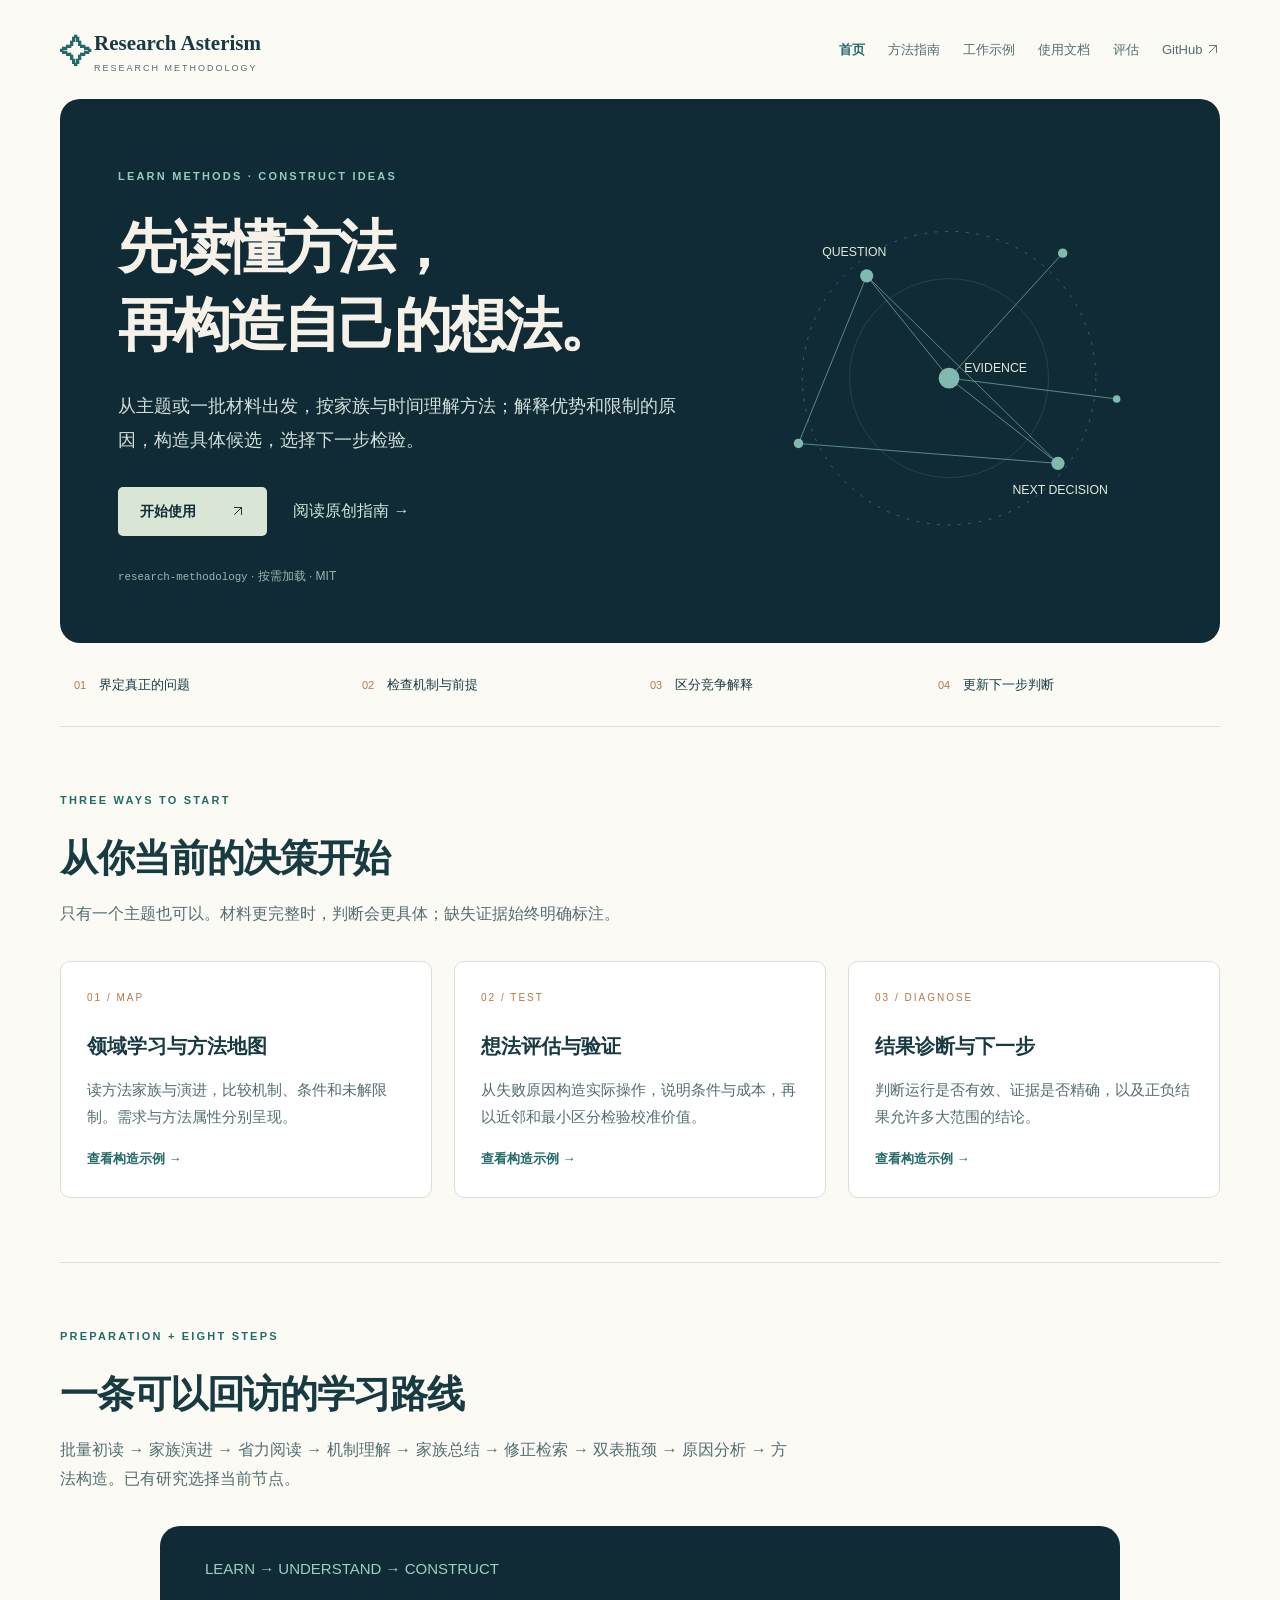
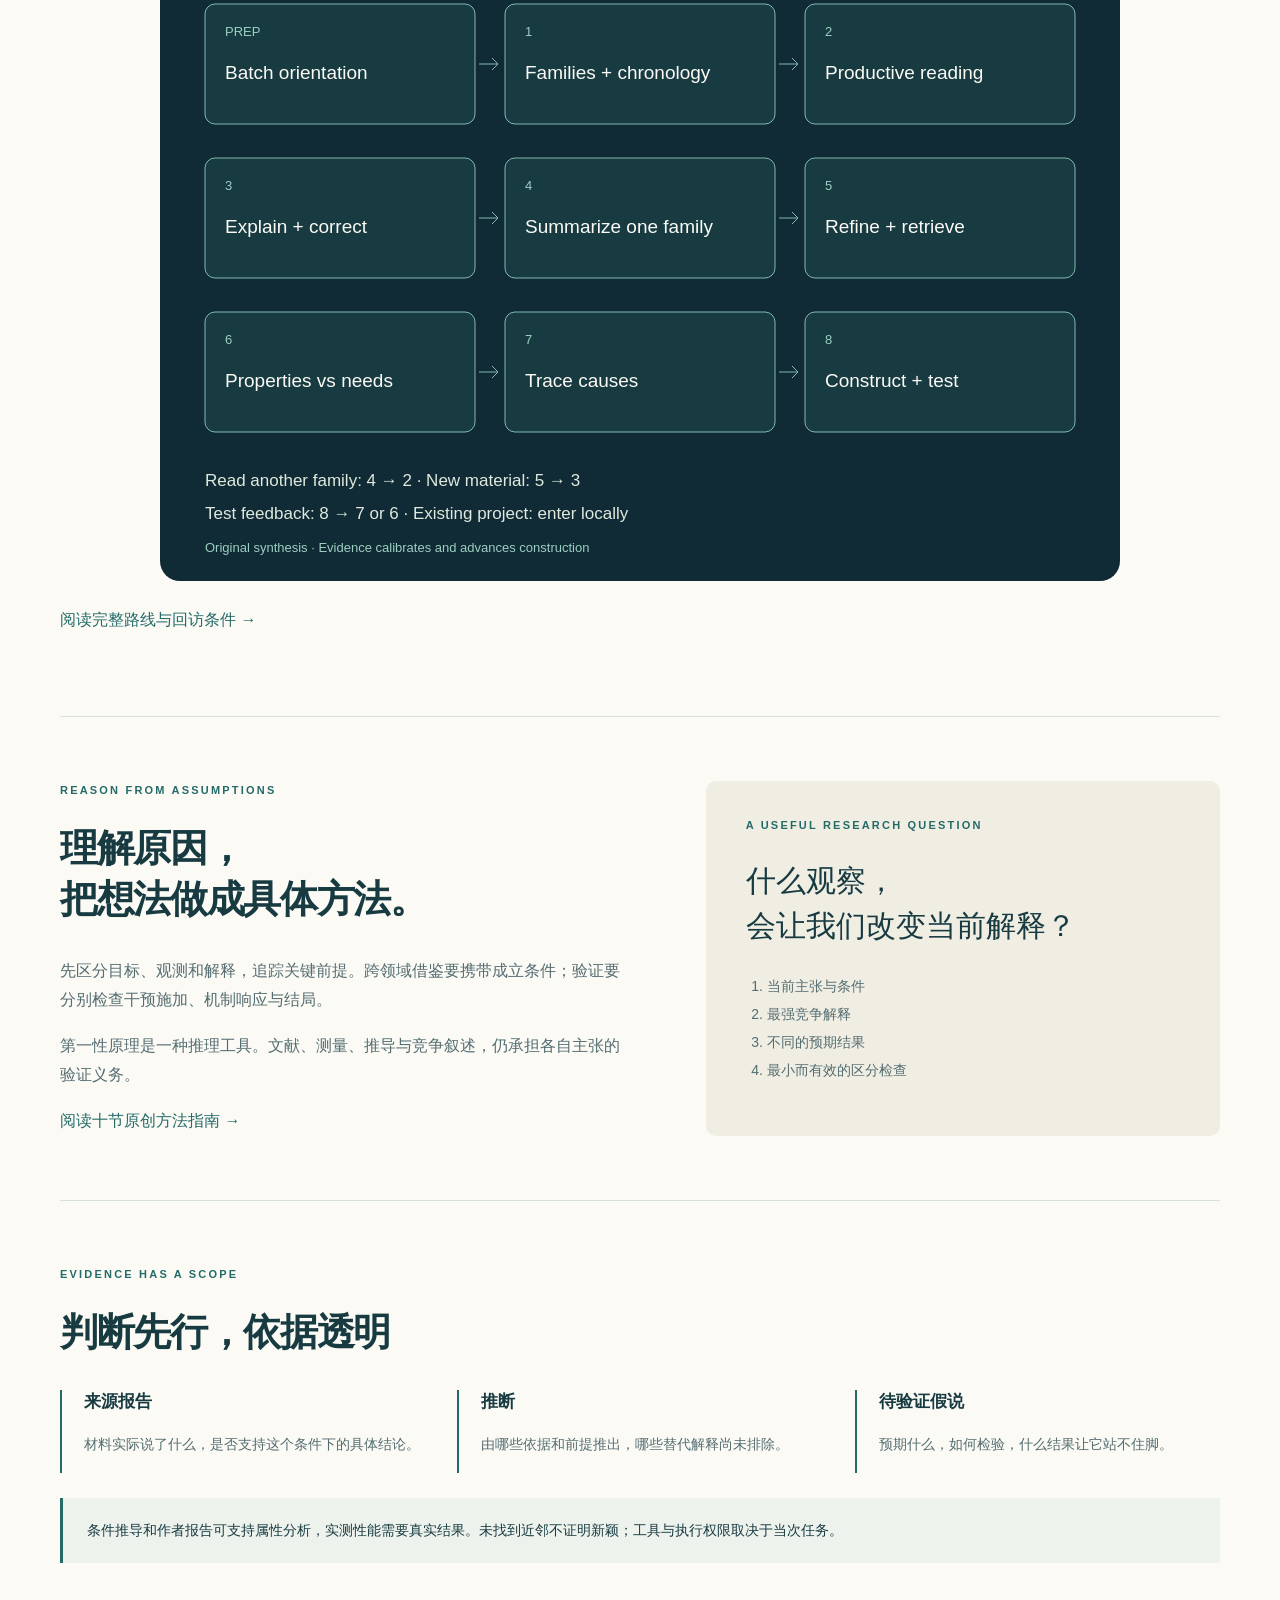
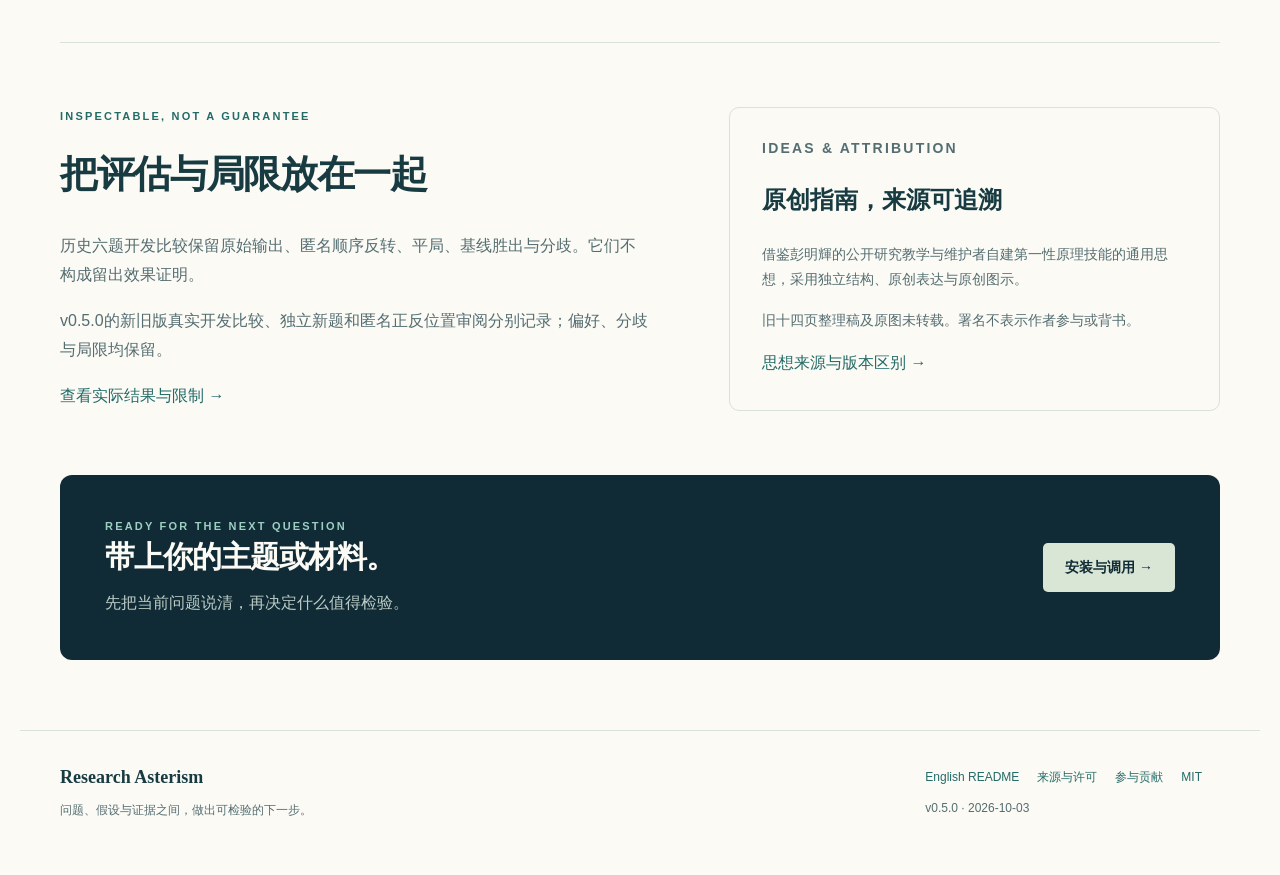
==== commit cf7b6e92: "Add constructive field-learning and method design workflow" ====
--- a/site/index.html
+++ b/site/index.html
@@ -1,9 +1,9 @@
-<!doctype html><html lang="zh-CN"><head><meta charset="utf-8"><meta name="viewport" content="width=device-width,initial-scale=1"><meta name="description" content="原创科研判断指南与 research-methodology 技能：问题拆解、方法比较、竞争解释与证据评估。"><title>研究问题、方法比较与证据评估 · Research Asterism</title><link rel="icon" href="icon.svg" type="image/svg+xml"><link rel="stylesheet" href="styles.css"><script src="app.js" defer></script></head><body><a class="skip-link" href="#main">跳至正文</a><header class="masthead"><a class="brand" href="index.html"><span class="brand-mark" aria-hidden="true">✧</span>Research Asterism<small>RESEARCH METHODOLOGY</small></a><nav aria-label="站点导航"><a href="index.html" aria-current="page">首页</a><a href="handbook.html">方法指南</a><a href="workflows.html">工作示例</a><a href="docs.html">使用文档</a><a href="evaluation.html">评估</a><a href="https://github.com/Ash-end/research-asterism">GitHub <svg class="icon" viewBox="0 0 24 24" aria-hidden="true"><path d="M6 18 18 6M6 6h12v12"/></svg></a></nav></header><main id="main">
-<section class="hero"><div class="hero-copy"><p class="eyebrow">AN ORIGINAL RESEARCH DECISION SKILL</p><h1>让下一步研究，<br>有明确的判断价值。</h1><p class="lead">从主题、材料或结果出发，拆清问题与假设，比较方法和解释，选择能够改变判断的下一项证据。</p><div class="actions"><a class="button" href="docs.html#install">开始使用 <span><svg class="icon" viewBox="0 0 24 24" aria-hidden="true"><path d="M6 18 18 6M6 6h12v12"/></svg></span></a><a class="text-link" href="handbook.html">阅读原创指南 →</a></div><p class="hero-note"><code>research-methodology</code> · 按需加载 · MIT</p></div><div class="hero-art" aria-hidden="true"><svg viewBox="0 0 450 410"><g fill="none" stroke="currentColor"><circle cx="225" cy="205" r="155" stroke-dasharray="3 8" opacity=".4"/><circle cx="225" cy="205" r="105" opacity=".18"/><path d="M66 274 138 97 225 205 345 73M138 97 340 295 225 205 402 227M66 274 340 295" opacity=".7"/></g><g fill="currentColor"><circle cx="66" cy="274" r="5"/><circle cx="138" cy="97" r="7"/><circle cx="225" cy="205" r="11"/><circle cx="345" cy="73" r="5"/><circle cx="340" cy="295" r="7"/><circle cx="402" cy="227" r="4"/></g><g fill="#dfe9de" font-size="13" font-family="Segoe UI,Arial"><text x="91" y="76">QUESTION</text><text x="241" y="199">EVIDENCE</text><text x="292" y="327">NEXT DECISION</text></g></svg></div></section>
-<section class="intro-strip"><p><span>01</span> 界定真正的问题</p><p><span>02</span> 检查机制与前提</p><p><span>03</span> 区分竞争解释</p><p><span>04</span> 更新下一步判断</p></section>
-<section class="section" id="modes"><div class="section-heading"><p class="eyebrow">THREE WAYS TO START</p><h2>从你当前的决策开始</h2><p>只有一个主题也可以。材料更完整时，判断会更具体；缺失证据始终明确标注。</p></div><div class="cards"><article><span class="number">01 / MAP</span><h3>领域与方法地图</h3><p>读方法家族与演进，比较机制、条件和未解限制。需求与实际性能分别呈现。</p><a href="workflows.html#map">查看构造示例 →</a></article><article><span class="number">02 / TEST</span><h3>想法评估与验证</h3><p>拆开假设和事实，找最近邻与竞争解释，设计能改变判断的最小验证。</p><a href="workflows.html#idea">查看构造示例 →</a></article><article><span class="number">03 / DIAGNOSE</span><h3>结果诊断与下一步</h3><p>判断运行是否有效、证据是否精确，以及正负结果允许多大范围的结论。</p><a href="workflows.html#result">查看构造示例 →</a></article></div></section>
-<section class="section guide-feature"><div><p class="eyebrow">REASON FROM ASSUMPTIONS</p><h2>从第一性原理出发，<br>回到可核查的证据。</h2><p>先区分目标、观测和解释，追踪关键前提。跨领域借鉴要携带成立条件；验证要分别检查干预施加、机制响应与结局。</p><p>第一性原理是一种推理工具。文献、测量、推导与竞争叙述，仍承担各自主张的验证义务。</p><a class="text-link" href="handbook.html">阅读十节原创方法指南 →</a></div><div class="reason-card"><p class="eyebrow">A USEFUL RESEARCH QUESTION</p><blockquote>什么观察，<br>会让我们改变当前解释？</blockquote><ol><li>当前主张与条件</li><li>最强竞争解释</li><li>不同的预期结果</li><li>最小而有效的区分检查</li></ol></div></section>
-<section class="section"><div class="section-heading"><p class="eyebrow">EVIDENCE HAS A SCOPE</p><h2>判断先行，依据透明</h2></div><div class="boundary-grid"><div><h3>来源报告</h3><p>材料实际说了什么，是否支持这个条件下的具体结论。</p></div><div><h3>推断</h3><p>由哪些依据和前提推出，哪些替代解释尚未排除。</p></div><div><h3>待验证假说</h3><p>预期什么，如何检验，什么结果让它站不住脚。</p></div></div><p class="note">没有测量就没有性能结论；没有找到先例也不证明新颖。工具和执行权限取决于当次任务。</p></section>
-<section class="section split-section"><div><p class="eyebrow">INSPECTABLE, NOT A GUARANTEE</p><h2>把评估与局限放在一起</h2><p>历史六题开发比较保留原始输出、匿名顺序反转、平局、基线胜出与分歧。它们不构成留出效果证明。</p><p>v0.4.0 的新推理指引有作者运行检查，尚无新的独立 with/without 比较。</p><a class="text-link" href="evaluation.html">查看实际结果与限制 →</a></div><aside class="source-card"><p class="eyebrow">IDEAS & ATTRIBUTION</p><h3>原创指南，来源可追溯</h3><p>借鉴彭明輝的公开研究教学与维护者自建第一性原理技能的通用思想，采用独立结构、原创表达与原创图示。</p><p>旧十四页整理稿及原图未转载。署名不表示作者参与或背书。</p><a href="handbook.html#sources">思想来源与版本区别 →</a></aside></section>
-<section class="start-band"><div><p class="eyebrow">READY FOR THE NEXT QUESTION</p><h2>带上你的主题或材料。</h2><p>先把当前问题说清，再决定什么值得检验。</p></div><a class="button" href="docs.html#install">安装与调用 →</a></section>
-</main><footer class="footer"><div><strong>Research Asterism</strong><p>问题、假设与证据之间，做出可检验的下一步。</p></div><div><a href="../README.md">English README</a><a href="../SOURCES.md">来源与许可</a><a href="../CONTRIBUTING.md">参与贡献</a><a href="../LICENSE">MIT</a><p id="release-status">v0.4.1 · 2026-10-03</p></div></footer></body></html>
+<!doctype html><html lang="zh-CN"><head><meta charset="utf-8"><meta name="viewport" content="width=device-width,initial-scale=1"><meta name="description" content="原创科研判断指南与 research-methodology 技能：问题拆解、方法比较、竞争解释与证据评估。"><title>研究问题、方法比较与证据评估 · Research Asterism</title><link rel="icon" href="icon.svg" type="image/svg+xml"><link rel="stylesheet" href="styles.css"><script src="app.js" defer></script></head><body><a class="skip-link" href="#main">跳至正文</a><header class="masthead"><a class="brand" href="index.html"><span class="brand-mark" aria-hidden="true">✧</span>Research Asterism<small>RESEARCH METHODOLOGY</small></a><nav aria-label="站点导航"><a href="index.html" aria-current="page">首页</a><a href="handbook.html">方法指南</a><a href="workflows.html">工作示例</a><a href="docs.html">使用文档</a><a href="evaluation.html">评估</a><a href="https://github.com/Ash-end/research-asterism">GitHub <svg class="icon" viewBox="0 0 24 24" aria-hidden="true"><path d="M6 18 18 6M6 6h12v12"/></svg></a></nav></header><main id="main">
+<section class="hero"><div class="hero-copy"><p class="eyebrow">LEARN METHODS · CONSTRUCT IDEAS</p><h1>先读懂方法，<br>再构造自己的想法。</h1><p class="lead">从主题或一批材料出发，按家族与时间理解方法；解释优势和限制的原因，构造具体候选，选择下一步检验。</p><div class="actions"><a class="button" href="docs.html#install">开始使用 <span><svg class="icon" viewBox="0 0 24 24" aria-hidden="true"><path d="M6 18 18 6M6 6h12v12"/></svg></span></a><a class="text-link" href="handbook.html">阅读原创指南 →</a></div><p class="hero-note"><code>research-methodology</code> · 按需加载 · MIT</p></div><div class="hero-art" aria-hidden="true"><svg viewBox="0 0 450 410"><g fill="none" stroke="currentColor"><circle cx="225" cy="205" r="155" stroke-dasharray="3 8" opacity=".4"/><circle cx="225" cy="205" r="105" opacity=".18"/><path d="M66 274 138 97 225 205 345 73M138 97 340 295 225 205 402 227M66 274 340 295" opacity=".7"/></g><g fill="currentColor"><circle cx="66" cy="274" r="5"/><circle cx="138" cy="97" r="7"/><circle cx="225" cy="205" r="11"/><circle cx="345" cy="73" r="5"/><circle cx="340" cy="295" r="7"/><circle cx="402" cy="227" r="4"/></g><g fill="#dfe9de" font-size="13" font-family="Segoe UI,Arial"><text x="91" y="76">QUESTION</text><text x="241" y="199">EVIDENCE</text><text x="292" y="327">NEXT DECISION</text></g></svg></div></section>
+<section class="intro-strip"><p><span>01</span> 界定真正的问题</p><p><span>02</span> 检查机制与前提</p><p><span>03</span> 区分竞争解释</p><p><span>04</span> 更新下一步判断</p></section>
+<section class="section" id="modes"><div class="section-heading"><p class="eyebrow">THREE WAYS TO START</p><h2>从你当前的决策开始</h2><p>只有一个主题也可以。材料更完整时，判断会更具体；缺失证据始终明确标注。</p></div><div class="cards"><article><span class="number">01 / MAP</span><h3>领域学习与方法地图</h3><p>读方法家族与演进，比较机制、条件和未解限制。需求与方法属性分别呈现。</p><a href="workflows.html#map">查看构造示例 →</a></article><article><span class="number">02 / TEST</span><h3>想法评估与验证</h3><p>从失败原因构造实际操作，说明条件与成本，再以近邻和最小区分检验校准价值。</p><a href="workflows.html#idea">查看构造示例 →</a></article><article><span class="number">03 / DIAGNOSE</span><h3>结果诊断与下一步</h3><p>判断运行是否有效、证据是否精确，以及正负结果允许多大范围的结论。</p><a href="workflows.html#result">查看构造示例 →</a></article></div></section>
+<section class="section"><div class="section-heading"><p class="eyebrow">PREPARATION + EIGHT STEPS</p><h2>一条可以回访的学习路线</h2><p>批量初读 → 家族演进 → 省力阅读 → 机制理解 → 家族总结 → 修正检索 → 双表瓶颈 → 原因分析 → 方法构造。已有研究选择当前节点。</p></div><ol class="mobile-route"><li>准备：问题与批量初读</li><li>1 家族和时间演进</li><li>2 省力阅读路线</li><li>3 理解机制，核对修正</li><li>4 总结一家族</li><li>5 修正问题与检索</li><li>6 双表与具体瓶颈</li><li>7 原因与条件分析</li><li>8 构造方法与最小检验</li></ol><img class="workflow-art" src="../assets/workflow.svg" alt="准备与八步：从批量阅读到具体方法构造；新材料回到理解，验证反馈回到原因或需求。"><p><a href="handbook.html">阅读完整路线与回访条件 →</a></p></section><section class="section guide-feature"><div><p class="eyebrow">REASON FROM ASSUMPTIONS</p><h2>理解原因，<br>把想法做成具体方法。</h2><p>先区分目标、观测和解释，追踪关键前提。跨领域借鉴要携带成立条件；验证要分别检查干预施加、机制响应与结局。</p><p>第一性原理是一种推理工具。文献、测量、推导与竞争叙述，仍承担各自主张的验证义务。</p><a class="text-link" href="handbook.html">阅读十节原创方法指南 →</a></div><div class="reason-card"><p class="eyebrow">A USEFUL RESEARCH QUESTION</p><blockquote>什么观察，<br>会让我们改变当前解释？</blockquote><ol><li>当前主张与条件</li><li>最强竞争解释</li><li>不同的预期结果</li><li>最小而有效的区分检查</li></ol></div></section>
+<section class="section"><div class="section-heading"><p class="eyebrow">EVIDENCE HAS A SCOPE</p><h2>判断先行，依据透明</h2></div><div class="boundary-grid"><div><h3>来源报告</h3><p>材料实际说了什么，是否支持这个条件下的具体结论。</p></div><div><h3>推断</h3><p>由哪些依据和前提推出，哪些替代解释尚未排除。</p></div><div><h3>待验证假说</h3><p>预期什么，如何检验，什么结果让它站不住脚。</p></div></div><p class="note">条件推导和作者报告可支持属性分析，实测性能需要真实结果。未找到近邻不证明新颖；工具与执行权限取决于当次任务。</p></section>
+<section class="section split-section"><div><p class="eyebrow">INSPECTABLE, NOT A GUARANTEE</p><h2>把评估与局限放在一起</h2><p>历史六题开发比较保留原始输出、匿名顺序反转、平局、基线胜出与分歧。它们不构成留出效果证明。</p><p>v0.5.0的新旧版真实开发比较、独立新题和匿名正反位置审阅分别记录；偏好、分歧与局限均保留。</p><a class="text-link" href="evaluation.html">查看实际结果与限制 →</a></div><aside class="source-card"><p class="eyebrow">IDEAS & ATTRIBUTION</p><h3>原创指南，来源可追溯</h3><p>借鉴彭明輝的公开研究教学与维护者自建第一性原理技能的通用思想，采用独立结构、原创表达与原创图示。</p><p>旧十四页整理稿及原图未转载。署名不表示作者参与或背书。</p><a href="handbook.html#sources">思想来源与版本区别 →</a></aside></section>
+<section class="start-band"><div><p class="eyebrow">READY FOR THE NEXT QUESTION</p><h2>带上你的主题或材料。</h2><p>先把当前问题说清，再决定什么值得检验。</p></div><a class="button" href="docs.html#install">安装与调用 →</a></section>
+</main><footer class="footer"><div><strong>Research Asterism</strong><p>问题、假设与证据之间，做出可检验的下一步。</p></div><div><a href="../README.md">English README</a><a href="../SOURCES.md">来源与许可</a><a href="../CONTRIBUTING.md">参与贡献</a><a href="../LICENSE">MIT</a><p id="release-status">v0.5.0 · 2026-10-03</p></div></footer></body></html>
--- a/site/styles.css
+++ b/site/styles.css
@@ -1,3 +1,9 @@
-:root{--ink:#183b42;--muted:#546d71;--paper:#fbfaf5;--ivory:#f0ede3;--teal:#246b68;--line:#d9e1d8;--navy:#102b35;--accent:#b47748;scroll-behavior:smooth}*{box-sizing:border-box}body{margin:0;background:var(--paper);color:var(--ink);font:16px/1.8 "Segoe UI","Microsoft YaHei",Arial,sans-serif}a{color:var(--teal);text-decoration:none}a:hover{text-decoration:underline;text-underline-offset:5px}button,a{touch-action:manipulation}a:focus-visible,button:focus-visible,summary:focus-visible{outline:3px solid var(--accent);outline-offset:5px}h1,h2,h3,h4,p{margin-top:0}h1,h2{font-family:Georgia,"Noto Serif CJK SC","SimSun",serif;line-height:1.35;font-weight:600;letter-spacing:-.035em}h1{font-size:clamp(32px,4.5vw,58px)}h2{font-size:clamp(26px,3vw,38px)}h3{font-size:20px;line-height:1.45}h4{font-size:17px}p{margin-bottom:1.1em}code{font-family:Consolas,monospace;font-size:.9em;overflow-wrap:anywhere}small{font-size:11px}.skip-link{position:absolute;top:-100px;left:20px;z-index:10;background:white;padding:8px}.skip-link:focus{top:8px}.masthead{max-width:1240px;margin:auto;display:flex;align-items:center;justify-content:space-between;padding:25px 40px;gap:24px}.brand{font-family:Georgia,serif;font-weight:700;font-size:21px;white-space:nowrap;color:var(--ink);position:relative;padding-left:34px}.brand small{display:block;font-family:"Segoe UI",sans-serif;font-weight:500;letter-spacing:2px;line-height:1.3;color:var(--muted);font-size:9px}.brand-mark{position:absolute;left:0;top:0;font-size:32px;color:var(--teal)}nav{display:flex;gap:23px;flex-wrap:wrap;font-size:13px}nav a{color:var(--muted)}nav a[aria-current=page]{color:var(--teal);font-weight:700}main{max-width:1240px;margin:auto;padding:0 40px}.hero{background:var(--navy);color:#f7f2e9;border-radius:20px;display:grid;grid-template-columns:1.45fr 1fr;padding:68px 58px 55px;overflow:hidden;position:relative;min-height:460px}.hero h1{margin-bottom:24px;letter-spacing:-.05em}.hero .lead{color:#d1dfda;max-width:570px}.eyebrow{font-size:11px;letter-spacing:2.2px;color:var(--teal);font-weight:700;margin-bottom:22px}.hero .eyebrow{color:#94cbbd}.lead{font-size:18px;color:var(--muted);line-height:1.9;max-width:780px}.hero-art{display:flex;align-items:center;color:#80b9af;min-width:0}.hero-art svg{width:100%;height:auto}.actions{display:flex;align-items:center;gap:26px;flex-wrap:wrap;margin-top:30px}.button{display:inline-flex;gap:35px;justify-content:space-between;padding:12px 22px;border-radius:5px;background:var(--teal);color:white;font-size:14px;font-weight:600}.hero .button,.start-band .button{background:#d9e6d6;color:var(--navy)}.hero .text-link{color:#d2e6dc}.hero-note{font-size:12px;color:#98b6b2;margin:30px 0 0}.intro-strip{display:grid;grid-template-columns:repeat(4,1fr);padding:30px 14px;border-bottom:1px solid var(--line);gap:20px}.intro-strip p{margin:0;font-size:13px}.intro-strip span{color:var(--accent);margin-right:9px;font-size:11px}.section{padding:64px 0;border-bottom:1px solid var(--line)}.section-heading{max-width:740px;margin-bottom:32px}.section-heading h2{margin-bottom:16px}.section-heading p:last-child{color:var(--muted)}.cards{display:grid;grid-template-columns:repeat(3,1fr);gap:22px}.cards article{padding:27px 26px;background:white;border:1px solid var(--line);border-radius:10px;display:flex;flex-direction:column}.cards article p{color:var(--muted);font-size:15px;flex:1}.cards article a{font-size:13px;font-weight:600}.number{font-size:10px;letter-spacing:2px;color:var(--accent);margin-bottom:25px}.cards h3{margin-bottom:15px}.guide-feature{display:grid;grid-template-columns:1.1fr 1fr;gap:80px}.guide-feature>div>p:not(.eyebrow){color:var(--muted)}.reason-card{background:var(--ivory);padding:35px 40px;border-radius:10px}.reason-card blockquote{font-family:Georgia,"SimSun",serif;font-size:30px;line-height:1.5;margin:16px 0 24px}.reason-card ol{padding-left:21px;font-size:14px;color:var(--muted);line-height:2}.boundary-grid{display:grid;grid-template-columns:repeat(3,1fr);gap:32px}.boundary-grid>div{border-left:2px solid var(--teal);padding-left:22px}.boundary-grid p{font-size:14px;color:var(--muted)}.boundary-grid h3{font-size:17px}.note{background:#edf2ec;padding:20px 24px;border-left:3px solid var(--teal);font-size:14px;margin-top:25px}.split-section{display:grid;grid-template-columns:1.2fr 1fr;gap:80px;border:0}.split-section>div>p:not(.eyebrow){color:var(--muted)}.source-card{border:1px solid var(--line);padding:28px 32px;border-radius:10px}.source-card p{font-size:14px;color:var(--muted)}.source-card h3{font-family:Georgia,"SimSun",serif;font-size:24px}.start-band{margin:0 0 70px;border-radius:12px;padding:42px 45px;background:var(--navy);color:var(--paper);display:flex;justify-content:space-between;gap:30px;align-items:center}.start-band .eyebrow{color:#9ccfc1}.start-band h2{font-size:30px;margin-bottom:12px}.start-band p{color:#bccdc7;margin-bottom:0}.start-band .button{white-space:nowrap}.footer{max-width:1240px;margin:auto;padding:36px 40px 45px;border-top:1px solid var(--line);display:flex;justify-content:space-between;gap:30px;font-size:12px;color:var(--muted)}.footer strong{font:700 18px Georgia,serif;color:var(--ink)}.footer p{margin:9px 0}.footer a{margin-right:18px}.page-heading{padding:65px 0 40px;border-bottom:1px solid var(--line);margin-bottom:40px}.page-heading h1{margin-bottom:22px}.page-heading .actions{margin:20px 0}.reading-column{max-width:900px;min-width:0;margin:0 auto 65px}.reading-column section{padding:28px 0;border-bottom:1px solid var(--line);scroll-margin-top:25px}.reading-column section:last-child{border-bottom:0}.reading-column h2{font-size:28px}.reading-column h3{margin-top:22px}.reading-column p{color:#37555b}.docs-layout,.guide-layout{display:grid;grid-template-columns:175px minmax(0,1fr);gap:60px}.contents{position:sticky;top:24px;height:max-content;display:flex;flex-direction:column;gap:12px;font-size:13px;line-height:1.6;padding-bottom:30px}.contents p{font-size:11px;color:var(--muted);letter-spacing:2px;margin-bottom:3px}.prose{max-width:770px}.prose h2{margin-top:50px;padding-top:16px;scroll-margin-top:25px;border-top:1px solid var(--line)}.prose h2:first-of-type{margin-top:32px}.prose p{line-height:2.1}.mode-tabs{display:flex;gap:8px;flex-wrap:wrap;margin:25px 0}.mode-tabs button{border:1px solid var(--line);border-radius:5px;padding:12px 16px;font-size:14px;background:white;color:var(--ink);cursor:pointer}.mode-tabs button[aria-selected=true]{background:var(--teal);border-color:var(--teal);color:white}.mode-panel{padding:28px;border:1px solid var(--line);background:white;border-radius:10px}.mode-panel h3{margin-top:0}.scenario-status{font-size:13px;color:var(--muted)}[hidden]{display:none!important}.question-details{display:grid;grid-template-columns:75px 1fr;gap:7px 15px;font-size:14px}.question-details dt{font-weight:600}.question-details dd{margin:0;color:var(--muted)}.judgment{background:#edf3ed;padding:20px;border-left:3px solid var(--teal)}.matrix-pair,.design-grid{display:grid;grid-template-columns:1fr 1fr;gap:24px;margin:30px 0}.matrix-pair>div,.design-grid>div{min-width:0}.table-scroll{overflow-x:auto}table{border-collapse:collapse;width:100%;font-size:13px;text-align:left;margin:14px 0 25px;overflow-wrap:anywhere}caption{text-align:left;font-size:12px;color:var(--muted);line-height:1.7;padding:0 0 12px}th,td{border-bottom:1px solid var(--line);padding:12px 10px;vertical-align:top}th{color:var(--ink);background:#f0f3ee;font-weight:600}td{color:#37555b}.next-step{background:#f3f0e8;padding:22px 24px;margin-top:25px;border-radius:5px}.next-step p{margin-bottom:0}.evidence-status{font-size:13px}.section-index{font-size:11px;color:var(--muted);letter-spacing:2px}.code-box{border:1px solid var(--line);border-radius:7px;overflow:hidden;margin:25px 0}.code-box>div{display:flex;justify-content:space-between;align-items:center;background:#eef2ec;padding:10px 16px;font-size:12px}.code-box button{border:1px solid var(--line);border-radius:4px;padding:6px 12px;background:white;color:var(--teal);cursor:pointer}pre{margin:0;padding:20px;overflow-x:auto;line-height:1.8;background:white;font-size:13px;white-space:pre-wrap;overflow-wrap:anywhere}#copy-status{font-size:13px;min-height:24px}.doc-links{display:grid;grid-template-columns:1fr 1fr;gap:15px}.doc-links a{border:1px solid var(--line);padding:18px 22px;border-radius:7px;background:white}.doc-links strong,.doc-links span{display:block}.doc-links span{font-size:12px;color:var(--muted);margin-top:4px}details{border-bottom:1px solid var(--line);padding:16px 0}summary{cursor:pointer;font-weight:600}details p{margin:15px 0 3px;font-size:14px}::selection{background:#c8ded1;color:#153f42}@media(min-width:1300px){.hero{min-height:490px}}@media(max-width:1000px){.masthead{padding:22px 28px;flex-direction:column;align-items:flex-start;gap:20px}main{padding:0 28px}.hero{padding:46px 36px;grid-template-columns:1.7fr 1fr}.guide-feature,.split-section{gap:35px}.docs-layout,.guide-layout{gap:30px;grid-template-columns:145px minmax(0,1fr)}.footer{padding:30px 28px}.cards{gap:14px}.cards article{padding:23px 20px}}@media(max-width:700px){body{font-size:15px}.masthead{padding:22px 20px}nav{gap:12px 19px;font-size:12px}main{padding:0 20px}.hero{padding:38px 26px;display:block;min-height:0}.hero h1{font-size:36px}.hero .lead{font-size:16px}.hero-art{position:absolute;width:160px;right:-30px;bottom:-25px;opacity:.14;pointer-events:none}.hero-copy{position:relative;z-index:1}.eyebrow{font-size:9px;letter-spacing:1.4px}.hero-note{font-size:10px}.actions{gap:20px}.intro-strip{grid-template-columns:1fr 1fr;gap:15px;padding:23px 0}.intro-strip p{font-size:12px}.section{padding:40px 0}.section-heading{margin-bottom:25px}.cards,.boundary-grid{grid-template-columns:1fr;gap:16px}.cards article{padding:23px}.number{margin-bottom:16px}.guide-feature,.split-section{grid-template-columns:1fr;gap:25px}.reason-card{padding:28px}.reason-card blockquote{font-size:27px}.boundary-grid{gap:20px}.boundary-grid p{margin-bottom:0}.source-card{padding:25px}.start-band{padding:30px 27px;display:block;margin-bottom:40px}.start-band .button{margin-top:27px}.start-band h2{font-size:27px}.footer{padding:28px 20px;display:block}.footer>div+div{margin-top:22px}.footer a{display:inline-block;margin-bottom:5px}.page-heading{padding:38px 0 22px;margin-bottom:24px}.page-heading h1{font-size:34px}.lead{font-size:16px}.docs-layout,.guide-layout{display:block}.contents{position:static;display:flex;flex-direction:row;gap:8px 16px;flex-wrap:wrap;font-size:12px;border-bottom:1px solid var(--line);padding-bottom:20px;margin-bottom:20px}.contents p{width:100%;margin:0}.reading-column{margin-bottom:40px}.reading-column h2{font-size:25px}.mode-tabs{gap:7px}.mode-tabs button{padding:10px;font-size:12px;flex:1}.mode-panel{padding:20px 16px}.question-details{grid-template-columns:48px 1fr;gap:8px;font-size:13px}.matrix-pair,.design-grid,.doc-links{grid-template-columns:1fr;gap:15px}.judgment,.next-step{padding:17px}.table-scroll table{min-width:470px}th,td{padding:10px 7px}.prose h2{margin-top:35px}.code-box pre{font-size:12px;padding:15px}}@media(prefers-reduced-motion:reduce){:root{scroll-behavior:auto}*{transition:none!important;animation:none!important}}
-
-.icon{width:14px;height:14px;vertical-align:-2px;fill:none;stroke:currentColor;stroke-width:1.6;stroke-linecap:round;stroke-linejoin:round}
+:root{--ink:#183b42;--muted:#546d71;--paper:#fbfaf5;--ivory:#f0ede3;--teal:#246b68;--line:#d9e1d8;--navy:#102b35;--accent:#b47748;scroll-behavior:smooth}*{box-sizing:border-box}body{margin:0;background:var(--paper);color:var(--ink);font:16px/1.8 "Segoe UI","Microsoft YaHei",Arial,sans-serif}a{color:var(--teal);text-decoration:none}a:hover{text-decoration:underline;text-underline-offset:5px}button,a{touch-action:manipulation}a:focus-visible,button:focus-visible,summary:focus-visible{outline:3px solid var(--accent);outline-offset:5px}h1,h2,h3,h4,p{margin-top:0}h1,h2{font-family:Georgia,"Noto Serif CJK SC","SimSun",serif;line-height:1.35;font-weight:600;letter-spacing:-.035em}h1{font-size:clamp(32px,4.5vw,58px)}h2{font-size:clamp(26px,3vw,38px)}h3{font-size:20px;line-height:1.45}h4{font-size:17px}p{margin-bottom:1.1em}code{font-family:Consolas,monospace;font-size:.9em;overflow-wrap:anywhere}small{font-size:11px}.skip-link{position:absolute;top:-100px;left:20px;z-index:10;background:white;padding:8px}.skip-link:focus{top:8px}.masthead{max-width:1240px;margin:auto;display:flex;align-items:center;justify-content:space-between;padding:25px 40px;gap:24px}.brand{font-family:Georgia,serif;font-weight:700;font-size:21px;white-space:nowrap;color:var(--ink);position:relative;padding-left:34px}.brand small{display:block;font-family:"Segoe UI",sans-serif;font-weight:500;letter-spacing:2px;line-height:1.3;color:var(--muted);font-size:9px}.brand-mark{position:absolute;left:0;top:0;font-size:32px;color:var(--teal)}nav{display:flex;gap:23px;flex-wrap:wrap;font-size:13px}nav a{color:var(--muted)}nav a[aria-current=page]{color:var(--teal);font-weight:700}main{max-width:1240px;margin:auto;padding:0 40px}.hero{background:var(--navy);color:#f7f2e9;border-radius:20px;display:grid;grid-template-columns:1.45fr 1fr;padding:68px 58px 55px;overflow:hidden;position:relative;min-height:460px}.hero h1{margin-bottom:24px;letter-spacing:-.05em}.hero .lead{color:#d1dfda;max-width:570px}.eyebrow{font-size:11px;letter-spacing:2.2px;color:var(--teal);font-weight:700;margin-bottom:22px}.hero .eyebrow{color:#94cbbd}.lead{font-size:18px;color:var(--muted);line-height:1.9;max-width:780px}.hero-art{display:flex;align-items:center;color:#80b9af;min-width:0}.hero-art svg{width:100%;height:auto}.actions{display:flex;align-items:center;gap:26px;flex-wrap:wrap;margin-top:30px}.button{display:inline-flex;gap:35px;justify-content:space-between;padding:12px 22px;border-radius:5px;background:var(--teal);color:white;font-size:14px;font-weight:600}.hero .button,.start-band .button{background:#d9e6d6;color:var(--navy)}.hero .text-link{color:#d2e6dc}.hero-note{font-size:12px;color:#98b6b2;margin:30px 0 0}.intro-strip{display:grid;grid-template-columns:repeat(4,1fr);padding:30px 14px;border-bottom:1px solid var(--line);gap:20px}.intro-strip p{margin:0;font-size:13px}.intro-strip span{color:var(--accent);margin-right:9px;font-size:11px}.section{padding:64px 0;border-bottom:1px solid var(--line)}.section-heading{max-width:740px;margin-bottom:32px}.section-heading h2{margin-bottom:16px}.section-heading p:last-child{color:var(--muted)}.cards{display:grid;grid-template-columns:repeat(3,1fr);gap:22px}.cards article{padding:27px 26px;background:white;border:1px solid var(--line);border-radius:10px;display:flex;flex-direction:column}.cards article p{color:var(--muted);font-size:15px;flex:1}.cards article a{font-size:13px;font-weight:600}.number{font-size:10px;letter-spacing:2px;color:var(--accent);margin-bottom:25px}.cards h3{margin-bottom:15px}.guide-feature{display:grid;grid-template-columns:1.1fr 1fr;gap:80px}.guide-feature>div>p:not(.eyebrow){color:var(--muted)}.reason-card{background:var(--ivory);padding:35px 40px;border-radius:10px}.reason-card blockquote{font-family:Georgia,"SimSun",serif;font-size:30px;line-height:1.5;margin:16px 0 24px}.reason-card ol{padding-left:21px;font-size:14px;color:var(--muted);line-height:2}.boundary-grid{display:grid;grid-template-columns:repeat(3,1fr);gap:32px}.boundary-grid>div{border-left:2px solid var(--teal);padding-left:22px}.boundary-grid p{font-size:14px;color:var(--muted)}.boundary-grid h3{font-size:17px}.note{background:#edf2ec;padding:20px 24px;border-left:3px solid var(--teal);font-size:14px;margin-top:25px}.split-section{display:grid;grid-template-columns:1.2fr 1fr;gap:80px;border:0}.split-section>div>p:not(.eyebrow){color:var(--muted)}.source-card{border:1px solid var(--line);padding:28px 32px;border-radius:10px}.source-card p{font-size:14px;color:var(--muted)}.source-card h3{font-family:Georgia,"SimSun",serif;font-size:24px}.start-band{margin:0 0 70px;border-radius:12px;padding:42px 45px;background:var(--navy);color:var(--paper);display:flex;justify-content:space-between;gap:30px;align-items:center}.start-band .eyebrow{color:#9ccfc1}.start-band h2{font-size:30px;margin-bottom:12px}.start-band p{color:#bccdc7;margin-bottom:0}.start-band .button{white-space:nowrap}.footer{max-width:1240px;margin:auto;padding:36px 40px 45px;border-top:1px solid var(--line);display:flex;justify-content:space-between;gap:30px;font-size:12px;color:var(--muted)}.footer strong{font:700 18px Georgia,serif;color:var(--ink)}.footer p{margin:9px 0}.footer a{margin-right:18px}.page-heading{padding:65px 0 40px;border-bottom:1px solid var(--line);margin-bottom:40px}.page-heading h1{margin-bottom:22px}.page-heading .actions{margin:20px 0}.reading-column{max-width:900px;min-width:0;margin:0 auto 65px}.reading-column section{padding:28px 0;border-bottom:1px solid var(--line);scroll-margin-top:25px}.reading-column section:last-child{border-bottom:0}.reading-column h2{font-size:28px}.reading-column h3{margin-top:22px}.reading-column p{color:#37555b}.docs-layout,.guide-layout{display:grid;grid-template-columns:175px minmax(0,1fr);gap:60px}.contents{position:sticky;top:24px;height:max-content;display:flex;flex-direction:column;gap:12px;font-size:13px;line-height:1.6;padding-bottom:30px}.contents p{font-size:11px;color:var(--muted);letter-spacing:2px;margin-bottom:3px}.prose{max-width:770px}.prose h2{margin-top:50px;padding-top:16px;scroll-margin-top:25px;border-top:1px solid var(--line)}.prose h2:first-of-type{margin-top:32px}.prose p{line-height:2.1}.mode-tabs{display:flex;gap:8px;flex-wrap:wrap;margin:25px 0}.mode-tabs button{border:1px solid var(--line);border-radius:5px;padding:12px 16px;font-size:14px;background:white;color:var(--ink);cursor:pointer}.mode-tabs button[aria-selected=true]{background:var(--teal);border-color:var(--teal);color:white}.mode-panel{padding:28px;border:1px solid var(--line);background:white;border-radius:10px}.mode-panel h3{margin-top:0}.scenario-status{font-size:13px;color:var(--muted)}[hidden]{display:none!important}.question-details{display:grid;grid-template-columns:75px 1fr;gap:7px 15px;font-size:14px}.question-details dt{font-weight:600}.question-details dd{margin:0;color:var(--muted)}.judgment{background:#edf3ed;padding:20px;border-left:3px solid var(--teal)}.matrix-pair,.design-grid{display:grid;grid-template-columns:1fr 1fr;gap:24px;margin:30px 0}.matrix-pair>div,.design-grid>div{min-width:0}.table-scroll{overflow-x:auto}table{border-collapse:collapse;width:100%;font-size:13px;text-align:left;margin:14px 0 25px;overflow-wrap:anywhere}caption{text-align:left;font-size:12px;color:var(--muted);line-height:1.7;padding:0 0 12px}th,td{border-bottom:1px solid var(--line);padding:12px 10px;vertical-align:top}th{color:var(--ink);background:#f0f3ee;font-weight:600}td{color:#37555b}.next-step{background:#f3f0e8;padding:22px 24px;margin-top:25px;border-radius:5px}.next-step p{margin-bottom:0}.evidence-status{font-size:13px}.section-index{font-size:11px;color:var(--muted);letter-spacing:2px}.code-box{border:1px solid var(--line);border-radius:7px;overflow:hidden;margin:25px 0}.code-box>div{display:flex;justify-content:space-between;align-items:center;background:#eef2ec;padding:10px 16px;font-size:12px}.code-box button{border:1px solid var(--line);border-radius:4px;padding:6px 12px;background:white;color:var(--teal);cursor:pointer}pre{margin:0;padding:20px;overflow-x:auto;line-height:1.8;background:white;font-size:13px;white-space:pre-wrap;overflow-wrap:anywhere}#copy-status{font-size:13px;min-height:24px}.doc-links{display:grid;grid-template-columns:1fr 1fr;gap:15px}.doc-links a{border:1px solid var(--line);padding:18px 22px;border-radius:7px;background:white}.doc-links strong,.doc-links span{display:block}.doc-links span{font-size:12px;color:var(--muted);margin-top:4px}details{border-bottom:1px solid var(--line);padding:16px 0}summary{cursor:pointer;font-weight:600}details p{margin:15px 0 3px;font-size:14px}::selection{background:#c8ded1;color:#153f42}@media(min-width:1300px){.hero{min-height:490px}}@media(max-width:1000px){.masthead{padding:22px 28px;flex-direction:column;align-items:flex-start;gap:20px}main{padding:0 28px}.hero{padding:46px 36px;grid-template-columns:1.7fr 1fr}.guide-feature,.split-section{gap:35px}.docs-layout,.guide-layout{gap:30px;grid-template-columns:145px minmax(0,1fr)}.footer{padding:30px 28px}.cards{gap:14px}.cards article{padding:23px 20px}}@media(max-width:700px){body{font-size:15px}.masthead{padding:22px 20px}nav{gap:12px 19px;font-size:12px}main{padding:0 20px}.hero{padding:38px 26px;display:block;min-height:0}.hero h1{font-size:36px}.hero .lead{font-size:16px}.hero-art{position:absolute;width:160px;right:-30px;bottom:-25px;opacity:.14;pointer-events:none}.hero-copy{position:relative;z-index:1}.eyebrow{font-size:9px;letter-spacing:1.4px}.hero-note{font-size:10px}.actions{gap:20px}.intro-strip{grid-template-columns:1fr 1fr;gap:15px;padding:23px 0}.intro-strip p{font-size:12px}.section{padding:40px 0}.section-heading{margin-bottom:25px}.cards,.boundary-grid{grid-template-columns:1fr;gap:16px}.cards article{padding:23px}.number{margin-bottom:16px}.guide-feature,.split-section{grid-template-columns:1fr;gap:25px}.reason-card{padding:28px}.reason-card blockquote{font-size:27px}.boundary-grid{gap:20px}.boundary-grid p{margin-bottom:0}.source-card{padding:25px}.start-band{padding:30px 27px;display:block;margin-bottom:40px}.start-band .button{margin-top:27px}.start-band h2{font-size:27px}.footer{padding:28px 20px;display:block}.footer>div+div{margin-top:22px}.footer a{display:inline-block;margin-bottom:5px}.page-heading{padding:38px 0 22px;margin-bottom:24px}.page-heading h1{font-size:34px}.lead{font-size:16px}.docs-layout,.guide-layout{display:block}.contents{position:static;display:flex;flex-direction:row;gap:8px 16px;flex-wrap:wrap;font-size:12px;border-bottom:1px solid var(--line);padding-bottom:20px;margin-bottom:20px}.contents p{width:100%;margin:0}.reading-column{margin-bottom:40px}.reading-column h2{font-size:25px}.mode-tabs{gap:7px}.mode-tabs button{padding:10px;font-size:12px;flex:1}.mode-panel{padding:20px 16px}.question-details{grid-template-columns:48px 1fr;gap:8px;font-size:13px}.matrix-pair,.design-grid,.doc-links{grid-template-columns:1fr;gap:15px}.judgment,.next-step{padding:17px}.table-scroll table{min-width:470px}th,td{padding:10px 7px}.prose h2{margin-top:35px}.code-box pre{font-size:12px;padding:15px}}@media(prefers-reduced-motion:reduce){:root{scroll-behavior:auto}*{transition:none!important;animation:none!important}}
+
+.icon{width:14px;height:14px;vertical-align:-2px;fill:none;stroke:currentColor;stroke-width:1.6;stroke-linecap:round;stroke-linejoin:round}
+
+.workflow-art{display:block;width:100%;height:auto;max-width:960px;margin:25px auto} .prose .table-scroll table{min-width:600px}
+
+.guide-layout>.reading-column{width:100%}
+
+.mobile-route{display:none}@media(max-width:700px){.mobile-route{display:block;padding:20px 22px 20px 40px;background:var(--ivory);border-radius:8px;line-height:2}.workflow-art{display:none}}
